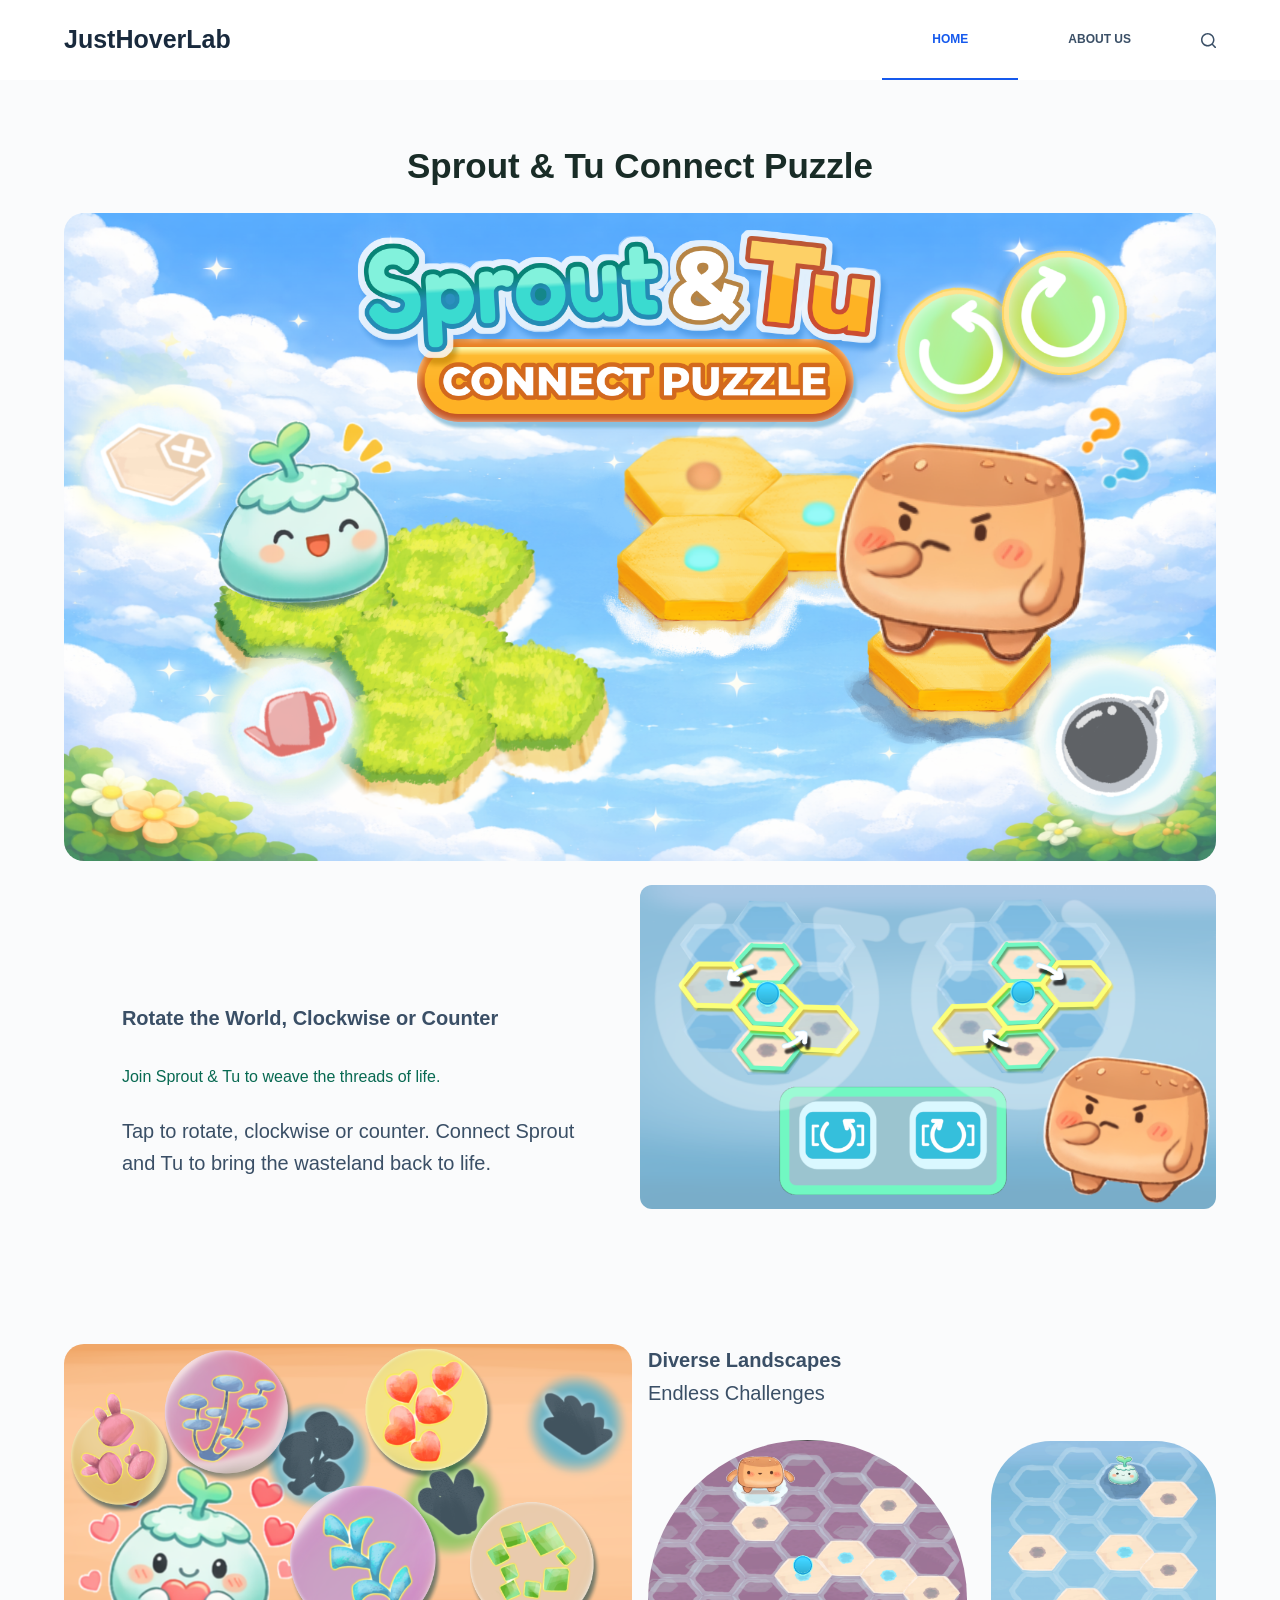
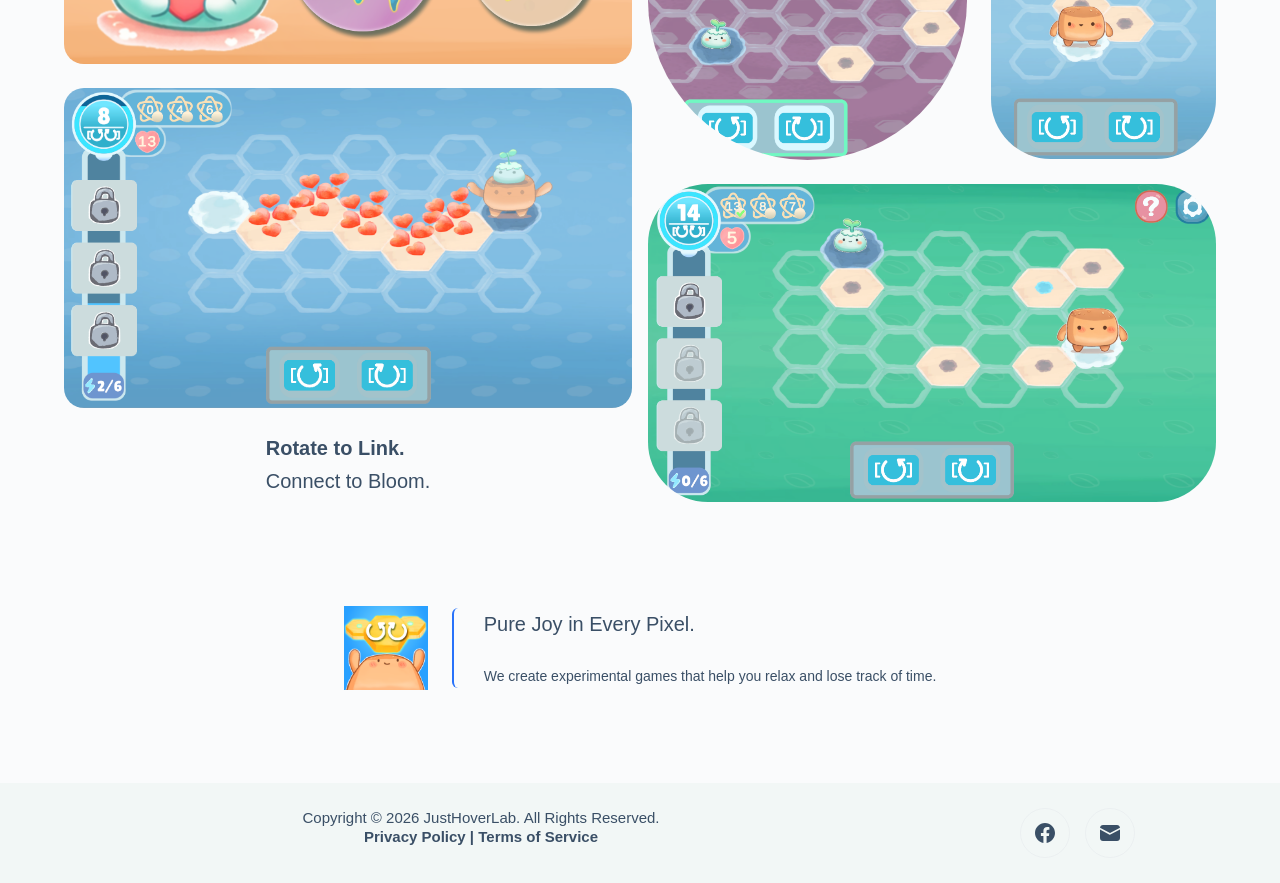
==== index.html @ 22951f68 "Justhoverlab web" ====
<!DOCTYPE html>
<html lang="zh-TW">
<head><meta charset="UTF-8">
	
	
	<meta name="viewport" content="width=device-width, initial-scale=1, maximum-scale=5, viewport-fit=cover">
	<link rel="profile" href="https://gmpg.org/xfn/11">

	<title>justhoverlab</title>
<meta name="robots" content="max-image-preview:large">
<link rel="alternate" type="application/rss+xml" title="訂閱《justhoverlab》» 資訊提供" href="https://JustHoverLab.github.io/feed/">
<link rel="alternate" type="application/rss+xml" title="訂閱《justhoverlab》» 留言的資訊提供" href="https://JustHoverLab.github.io/comments/feed/">
<link rel="alternate" title="oEmbed (JSON)" type="application/json+oembed" href="https://JustHoverLab.github.io/wp-json/oembed/1.0/embed?url=https%3A%2F%2FJustHoverLab.github.io%2F">
<link rel="alternate" title="oEmbed (XML)" type="text/xml+oembed" href="https://JustHoverLab.github.io/wp-json/oembed/1.0/embed?url=https%3A%2F%2FJustHoverLab.github.io%2F&amp;format=xml">
<style id="wp-img-auto-sizes-contain-inline-css">
img:is([sizes=auto i],[sizes^="auto," i]){contain-intrinsic-size:3000px 1500px}
/*# sourceURL=wp-img-auto-sizes-contain-inline-css */
</style>
<style id="wp-block-library-inline-css">
:root{--wp-block-synced-color:#7a00df;--wp-block-synced-color--rgb:122,0,223;--wp-bound-block-color:var(--wp-block-synced-color);--wp-editor-canvas-background:#ddd;--wp-admin-theme-color:#007cba;--wp-admin-theme-color--rgb:0,124,186;--wp-admin-theme-color-darker-10:#006ba1;--wp-admin-theme-color-darker-10--rgb:0,107,160.5;--wp-admin-theme-color-darker-20:#005a87;--wp-admin-theme-color-darker-20--rgb:0,90,135;--wp-admin-border-width-focus:2px}@media (min-resolution:192dpi){:root{--wp-admin-border-width-focus:1.5px}}.wp-element-button{cursor:pointer}:root .has-very-light-gray-background-color{background-color:#eee}:root .has-very-dark-gray-background-color{background-color:#313131}:root .has-very-light-gray-color{color:#eee}:root .has-very-dark-gray-color{color:#313131}:root .has-vivid-green-cyan-to-vivid-cyan-blue-gradient-background{background:linear-gradient(135deg,#00d084,#0693e3)}:root .has-purple-crush-gradient-background{background:linear-gradient(135deg,#34e2e4,#4721fb 50%,#ab1dfe)}:root .has-hazy-dawn-gradient-background{background:linear-gradient(135deg,#faaca8,#dad0ec)}:root .has-subdued-olive-gradient-background{background:linear-gradient(135deg,#fafae1,#67a671)}:root .has-atomic-cream-gradient-background{background:linear-gradient(135deg,#fdd79a,#004a59)}:root .has-nightshade-gradient-background{background:linear-gradient(135deg,#330968,#31cdcf)}:root .has-midnight-gradient-background{background:linear-gradient(135deg,#020381,#2874fc)}:root{--wp--preset--font-size--normal:16px;--wp--preset--font-size--huge:42px}.has-regular-font-size{font-size:1em}.has-larger-font-size{font-size:2.625em}.has-normal-font-size{font-size:var(--wp--preset--font-size--normal)}.has-huge-font-size{font-size:var(--wp--preset--font-size--huge)}.has-text-align-center{text-align:center}.has-text-align-left{text-align:left}.has-text-align-right{text-align:right}.has-fit-text{white-space:nowrap!important}#end-resizable-editor-section{display:none}.aligncenter{clear:both}.items-justified-left{justify-content:flex-start}.items-justified-center{justify-content:center}.items-justified-right{justify-content:flex-end}.items-justified-space-between{justify-content:space-between}.screen-reader-text{border:0;clip-path:inset(50%);height:1px;margin:-1px;overflow:hidden;padding:0;position:absolute;width:1px;word-wrap:normal!important}.screen-reader-text:focus{background-color:#ddd;clip-path:none;color:#444;display:block;font-size:1em;height:auto;left:5px;line-height:normal;padding:15px 23px 14px;text-decoration:none;top:5px;width:auto;z-index:100000}html :where(.has-border-color){border-style:solid}html :where([style*=border-top-color]){border-top-style:solid}html :where([style*=border-right-color]){border-right-style:solid}html :where([style*=border-bottom-color]){border-bottom-style:solid}html :where([style*=border-left-color]){border-left-style:solid}html :where([style*=border-width]){border-style:solid}html :where([style*=border-top-width]){border-top-style:solid}html :where([style*=border-right-width]){border-right-style:solid}html :where([style*=border-bottom-width]){border-bottom-style:solid}html :where([style*=border-left-width]){border-left-style:solid}html :where(img[class*=wp-image-]){height:auto;max-width:100%}:where(figure){margin:0 0 1em}html :where(.is-position-sticky){--wp-admin--admin-bar--position-offset:var(--wp-admin--admin-bar--height,0px)}@media screen and (max-width:600px){html :where(.is-position-sticky){--wp-admin--admin-bar--position-offset:0px}}

/*# sourceURL=wp-block-library-inline-css */
</style>
<link rel="stylesheet" id="wp-block-cover-css" href="https://JustHoverLab.github.io/wp-includes/blocks/cover/style.min.css?ver=6.9.4" media="all">
<style id="wp-block-gallery-inline-css">
.blocks-gallery-grid:not(.has-nested-images),.wp-block-gallery:not(.has-nested-images){display:flex;flex-wrap:wrap;list-style-type:none;margin:0;padding:0}.blocks-gallery-grid:not(.has-nested-images) .blocks-gallery-image,.blocks-gallery-grid:not(.has-nested-images) .blocks-gallery-item,.wp-block-gallery:not(.has-nested-images) .blocks-gallery-image,.wp-block-gallery:not(.has-nested-images) .blocks-gallery-item{display:flex;flex-direction:column;flex-grow:1;justify-content:center;margin:0 1em 1em 0;position:relative;width:calc(50% - 1em)}.blocks-gallery-grid:not(.has-nested-images) .blocks-gallery-image:nth-of-type(2n),.blocks-gallery-grid:not(.has-nested-images) .blocks-gallery-item:nth-of-type(2n),.wp-block-gallery:not(.has-nested-images) .blocks-gallery-image:nth-of-type(2n),.wp-block-gallery:not(.has-nested-images) .blocks-gallery-item:nth-of-type(2n){margin-right:0}.blocks-gallery-grid:not(.has-nested-images) .blocks-gallery-image figure,.blocks-gallery-grid:not(.has-nested-images) .blocks-gallery-item figure,.wp-block-gallery:not(.has-nested-images) .blocks-gallery-image figure,.wp-block-gallery:not(.has-nested-images) .blocks-gallery-item figure{align-items:flex-end;display:flex;height:100%;justify-content:flex-start;margin:0}.blocks-gallery-grid:not(.has-nested-images) .blocks-gallery-image img,.blocks-gallery-grid:not(.has-nested-images) .blocks-gallery-item img,.wp-block-gallery:not(.has-nested-images) .blocks-gallery-image img,.wp-block-gallery:not(.has-nested-images) .blocks-gallery-item img{display:block;height:auto;max-width:100%;width:auto}.blocks-gallery-grid:not(.has-nested-images) .blocks-gallery-image figcaption,.blocks-gallery-grid:not(.has-nested-images) .blocks-gallery-item figcaption,.wp-block-gallery:not(.has-nested-images) .blocks-gallery-image figcaption,.wp-block-gallery:not(.has-nested-images) .blocks-gallery-item figcaption{background:linear-gradient(0deg,#000000b3,#0000004d 70%,#0000);bottom:0;box-sizing:border-box;color:#fff;font-size:.8em;margin:0;max-height:100%;overflow:auto;padding:3em .77em .7em;position:absolute;text-align:center;width:100%;z-index:2}.blocks-gallery-grid:not(.has-nested-images) .blocks-gallery-image figcaption img,.blocks-gallery-grid:not(.has-nested-images) .blocks-gallery-item figcaption img,.wp-block-gallery:not(.has-nested-images) .blocks-gallery-image figcaption img,.wp-block-gallery:not(.has-nested-images) .blocks-gallery-item figcaption img{display:inline}.blocks-gallery-grid:not(.has-nested-images) figcaption,.wp-block-gallery:not(.has-nested-images) figcaption{flex-grow:1}.blocks-gallery-grid:not(.has-nested-images).is-cropped .blocks-gallery-image a,.blocks-gallery-grid:not(.has-nested-images).is-cropped .blocks-gallery-image img,.blocks-gallery-grid:not(.has-nested-images).is-cropped .blocks-gallery-item a,.blocks-gallery-grid:not(.has-nested-images).is-cropped .blocks-gallery-item img,.wp-block-gallery:not(.has-nested-images).is-cropped .blocks-gallery-image a,.wp-block-gallery:not(.has-nested-images).is-cropped .blocks-gallery-image img,.wp-block-gallery:not(.has-nested-images).is-cropped .blocks-gallery-item a,.wp-block-gallery:not(.has-nested-images).is-cropped .blocks-gallery-item img{flex:1;height:100%;object-fit:cover;width:100%}.blocks-gallery-grid:not(.has-nested-images).columns-1 .blocks-gallery-image,.blocks-gallery-grid:not(.has-nested-images).columns-1 .blocks-gallery-item,.wp-block-gallery:not(.has-nested-images).columns-1 .blocks-gallery-image,.wp-block-gallery:not(.has-nested-images).columns-1 .blocks-gallery-item{margin-right:0;width:100%}@media (min-width:600px){.blocks-gallery-grid:not(.has-nested-images).columns-3 .blocks-gallery-image,.blocks-gallery-grid:not(.has-nested-images).columns-3 .blocks-gallery-item,.wp-block-gallery:not(.has-nested-images).columns-3 .blocks-gallery-image,.wp-block-gallery:not(.has-nested-images).columns-3 .blocks-gallery-item{margin-right:1em;width:calc(33.33333% - .66667em)}.blocks-gallery-grid:not(.has-nested-images).columns-4 .blocks-gallery-image,.blocks-gallery-grid:not(.has-nested-images).columns-4 .blocks-gallery-item,.wp-block-gallery:not(.has-nested-images).columns-4 .blocks-gallery-image,.wp-block-gallery:not(.has-nested-images).columns-4 .blocks-gallery-item{margin-right:1em;width:calc(25% - .75em)}.blocks-gallery-grid:not(.has-nested-images).columns-5 .blocks-gallery-image,.blocks-gallery-grid:not(.has-nested-images).columns-5 .blocks-gallery-item,.wp-block-gallery:not(.has-nested-images).columns-5 .blocks-gallery-image,.wp-block-gallery:not(.has-nested-images).columns-5 .blocks-gallery-item{margin-right:1em;width:calc(20% - .8em)}.blocks-gallery-grid:not(.has-nested-images).columns-6 .blocks-gallery-image,.blocks-gallery-grid:not(.has-nested-images).columns-6 .blocks-gallery-item,.wp-block-gallery:not(.has-nested-images).columns-6 .blocks-gallery-image,.wp-block-gallery:not(.has-nested-images).columns-6 .blocks-gallery-item{margin-right:1em;width:calc(16.66667% - .83333em)}.blocks-gallery-grid:not(.has-nested-images).columns-7 .blocks-gallery-image,.blocks-gallery-grid:not(.has-nested-images).columns-7 .blocks-gallery-item,.wp-block-gallery:not(.has-nested-images).columns-7 .blocks-gallery-image,.wp-block-gallery:not(.has-nested-images).columns-7 .blocks-gallery-item{margin-right:1em;width:calc(14.28571% - .85714em)}.blocks-gallery-grid:not(.has-nested-images).columns-8 .blocks-gallery-image,.blocks-gallery-grid:not(.has-nested-images).columns-8 .blocks-gallery-item,.wp-block-gallery:not(.has-nested-images).columns-8 .blocks-gallery-image,.wp-block-gallery:not(.has-nested-images).columns-8 .blocks-gallery-item{margin-right:1em;width:calc(12.5% - .875em)}.blocks-gallery-grid:not(.has-nested-images).columns-1 .blocks-gallery-image:nth-of-type(1n),.blocks-gallery-grid:not(.has-nested-images).columns-1 .blocks-gallery-item:nth-of-type(1n),.blocks-gallery-grid:not(.has-nested-images).columns-2 .blocks-gallery-image:nth-of-type(2n),.blocks-gallery-grid:not(.has-nested-images).columns-2 .blocks-gallery-item:nth-of-type(2n),.blocks-gallery-grid:not(.has-nested-images).columns-3 .blocks-gallery-image:nth-of-type(3n),.blocks-gallery-grid:not(.has-nested-images).columns-3 .blocks-gallery-item:nth-of-type(3n),.blocks-gallery-grid:not(.has-nested-images).columns-4 .blocks-gallery-image:nth-of-type(4n),.blocks-gallery-grid:not(.has-nested-images).columns-4 .blocks-gallery-item:nth-of-type(4n),.blocks-gallery-grid:not(.has-nested-images).columns-5 .blocks-gallery-image:nth-of-type(5n),.blocks-gallery-grid:not(.has-nested-images).columns-5 .blocks-gallery-item:nth-of-type(5n),.blocks-gallery-grid:not(.has-nested-images).columns-6 .blocks-gallery-image:nth-of-type(6n),.blocks-gallery-grid:not(.has-nested-images).columns-6 .blocks-gallery-item:nth-of-type(6n),.blocks-gallery-grid:not(.has-nested-images).columns-7 .blocks-gallery-image:nth-of-type(7n),.blocks-gallery-grid:not(.has-nested-images).columns-7 .blocks-gallery-item:nth-of-type(7n),.blocks-gallery-grid:not(.has-nested-images).columns-8 .blocks-gallery-image:nth-of-type(8n),.blocks-gallery-grid:not(.has-nested-images).columns-8 .blocks-gallery-item:nth-of-type(8n),.wp-block-gallery:not(.has-nested-images).columns-1 .blocks-gallery-image:nth-of-type(1n),.wp-block-gallery:not(.has-nested-images).columns-1 .blocks-gallery-item:nth-of-type(1n),.wp-block-gallery:not(.has-nested-images).columns-2 .blocks-gallery-image:nth-of-type(2n),.wp-block-gallery:not(.has-nested-images).columns-2 .blocks-gallery-item:nth-of-type(2n),.wp-block-gallery:not(.has-nested-images).columns-3 .blocks-gallery-image:nth-of-type(3n),.wp-block-gallery:not(.has-nested-images).columns-3 .blocks-gallery-item:nth-of-type(3n),.wp-block-gallery:not(.has-nested-images).columns-4 .blocks-gallery-image:nth-of-type(4n),.wp-block-gallery:not(.has-nested-images).columns-4 .blocks-gallery-item:nth-of-type(4n),.wp-block-gallery:not(.has-nested-images).columns-5 .blocks-gallery-image:nth-of-type(5n),.wp-block-gallery:not(.has-nested-images).columns-5 .blocks-gallery-item:nth-of-type(5n),.wp-block-gallery:not(.has-nested-images).columns-6 .blocks-gallery-image:nth-of-type(6n),.wp-block-gallery:not(.has-nested-images).columns-6 .blocks-gallery-item:nth-of-type(6n),.wp-block-gallery:not(.has-nested-images).columns-7 .blocks-gallery-image:nth-of-type(7n),.wp-block-gallery:not(.has-nested-images).columns-7 .blocks-gallery-item:nth-of-type(7n),.wp-block-gallery:not(.has-nested-images).columns-8 .blocks-gallery-image:nth-of-type(8n),.wp-block-gallery:not(.has-nested-images).columns-8 .blocks-gallery-item:nth-of-type(8n){margin-right:0}}.blocks-gallery-grid:not(.has-nested-images) .blocks-gallery-image:last-child,.blocks-gallery-grid:not(.has-nested-images) .blocks-gallery-item:last-child,.wp-block-gallery:not(.has-nested-images) .blocks-gallery-image:last-child,.wp-block-gallery:not(.has-nested-images) .blocks-gallery-item:last-child{margin-right:0}.blocks-gallery-grid:not(.has-nested-images).alignleft,.blocks-gallery-grid:not(.has-nested-images).alignright,.wp-block-gallery:not(.has-nested-images).alignleft,.wp-block-gallery:not(.has-nested-images).alignright{max-width:420px;width:100%}.blocks-gallery-grid:not(.has-nested-images).aligncenter .blocks-gallery-item figure,.wp-block-gallery:not(.has-nested-images).aligncenter .blocks-gallery-item figure{justify-content:center}.wp-block-gallery:not(.is-cropped) .blocks-gallery-item{align-self:flex-start}figure.wp-block-gallery.has-nested-images{align-items:normal}.wp-block-gallery.has-nested-images figure.wp-block-image:not(#individual-image){margin:0;width:calc(50% - var(--wp--style--unstable-gallery-gap, 16px)/2)}.wp-block-gallery.has-nested-images figure.wp-block-image{box-sizing:border-box;display:flex;flex-direction:column;flex-grow:1;justify-content:center;max-width:100%;position:relative}.wp-block-gallery.has-nested-images figure.wp-block-image>a,.wp-block-gallery.has-nested-images figure.wp-block-image>div{flex-direction:column;flex-grow:1;margin:0}.wp-block-gallery.has-nested-images figure.wp-block-image img{display:block;height:auto;max-width:100%!important;width:auto}.wp-block-gallery.has-nested-images figure.wp-block-image figcaption,.wp-block-gallery.has-nested-images figure.wp-block-image:has(figcaption):before{bottom:0;left:0;max-height:100%;position:absolute;right:0}.wp-block-gallery.has-nested-images figure.wp-block-image:has(figcaption):before{backdrop-filter:blur(3px);content:"";height:100%;-webkit-mask-image:linear-gradient(0deg,#000 20%,#0000);mask-image:linear-gradient(0deg,#000 20%,#0000);max-height:40%;pointer-events:none}.wp-block-gallery.has-nested-images figure.wp-block-image figcaption{box-sizing:border-box;color:#fff;font-size:13px;margin:0;overflow:auto;padding:1em;text-align:center;text-shadow:0 0 1.5px #000}.wp-block-gallery.has-nested-images figure.wp-block-image figcaption::-webkit-scrollbar{height:12px;width:12px}.wp-block-gallery.has-nested-images figure.wp-block-image figcaption::-webkit-scrollbar-track{background-color:initial}.wp-block-gallery.has-nested-images figure.wp-block-image figcaption::-webkit-scrollbar-thumb{background-clip:padding-box;background-color:initial;border:3px solid #0000;border-radius:8px}.wp-block-gallery.has-nested-images figure.wp-block-image figcaption:focus-within::-webkit-scrollbar-thumb,.wp-block-gallery.has-nested-images figure.wp-block-image figcaption:focus::-webkit-scrollbar-thumb,.wp-block-gallery.has-nested-images figure.wp-block-image figcaption:hover::-webkit-scrollbar-thumb{background-color:#fffc}.wp-block-gallery.has-nested-images figure.wp-block-image figcaption{scrollbar-color:#0000 #0000;scrollbar-gutter:stable both-edges;scrollbar-width:thin}.wp-block-gallery.has-nested-images figure.wp-block-image figcaption:focus,.wp-block-gallery.has-nested-images figure.wp-block-image figcaption:focus-within,.wp-block-gallery.has-nested-images figure.wp-block-image figcaption:hover{scrollbar-color:#fffc #0000}.wp-block-gallery.has-nested-images figure.wp-block-image figcaption{will-change:transform}@media (hover:none){.wp-block-gallery.has-nested-images figure.wp-block-image figcaption{scrollbar-color:#fffc #0000}}.wp-block-gallery.has-nested-images figure.wp-block-image figcaption{background:linear-gradient(0deg,#0006,#0000)}.wp-block-gallery.has-nested-images figure.wp-block-image figcaption img{display:inline}.wp-block-gallery.has-nested-images figure.wp-block-image figcaption a{color:inherit}.wp-block-gallery.has-nested-images figure.wp-block-image.has-custom-border img{box-sizing:border-box}.wp-block-gallery.has-nested-images figure.wp-block-image.has-custom-border>a,.wp-block-gallery.has-nested-images figure.wp-block-image.has-custom-border>div,.wp-block-gallery.has-nested-images figure.wp-block-image.is-style-rounded>a,.wp-block-gallery.has-nested-images figure.wp-block-image.is-style-rounded>div{flex:1 1 auto}.wp-block-gallery.has-nested-images figure.wp-block-image.has-custom-border figcaption,.wp-block-gallery.has-nested-images figure.wp-block-image.is-style-rounded figcaption{background:none;color:inherit;flex:initial;margin:0;padding:10px 10px 9px;position:relative;text-shadow:none}.wp-block-gallery.has-nested-images figure.wp-block-image.has-custom-border:before,.wp-block-gallery.has-nested-images figure.wp-block-image.is-style-rounded:before{content:none}.wp-block-gallery.has-nested-images figcaption{flex-basis:100%;flex-grow:1;text-align:center}.wp-block-gallery.has-nested-images:not(.is-cropped) figure.wp-block-image:not(#individual-image){margin-bottom:auto;margin-top:0}.wp-block-gallery.has-nested-images.is-cropped figure.wp-block-image:not(#individual-image){align-self:inherit}.wp-block-gallery.has-nested-images.is-cropped figure.wp-block-image:not(#individual-image)>a,.wp-block-gallery.has-nested-images.is-cropped figure.wp-block-image:not(#individual-image)>div:not(.components-drop-zone){display:flex}.wp-block-gallery.has-nested-images.is-cropped figure.wp-block-image:not(#individual-image) a,.wp-block-gallery.has-nested-images.is-cropped figure.wp-block-image:not(#individual-image) img{flex:1 0 0%;height:100%;object-fit:cover;width:100%}.wp-block-gallery.has-nested-images.columns-1 figure.wp-block-image:not(#individual-image){width:100%}@media (min-width:600px){.wp-block-gallery.has-nested-images.columns-3 figure.wp-block-image:not(#individual-image){width:calc(33.33333% - var(--wp--style--unstable-gallery-gap, 16px)*.66667)}.wp-block-gallery.has-nested-images.columns-4 figure.wp-block-image:not(#individual-image){width:calc(25% - var(--wp--style--unstable-gallery-gap, 16px)*.75)}.wp-block-gallery.has-nested-images.columns-5 figure.wp-block-image:not(#individual-image){width:calc(20% - var(--wp--style--unstable-gallery-gap, 16px)*.8)}.wp-block-gallery.has-nested-images.columns-6 figure.wp-block-image:not(#individual-image){width:calc(16.66667% - var(--wp--style--unstable-gallery-gap, 16px)*.83333)}.wp-block-gallery.has-nested-images.columns-7 figure.wp-block-image:not(#individual-image){width:calc(14.28571% - var(--wp--style--unstable-gallery-gap, 16px)*.85714)}.wp-block-gallery.has-nested-images.columns-8 figure.wp-block-image:not(#individual-image){width:calc(12.5% - var(--wp--style--unstable-gallery-gap, 16px)*.875)}.wp-block-gallery.has-nested-images.columns-default figure.wp-block-image:not(#individual-image){width:calc(33.33% - var(--wp--style--unstable-gallery-gap, 16px)*.66667)}.wp-block-gallery.has-nested-images.columns-default figure.wp-block-image:not(#individual-image):first-child:nth-last-child(2),.wp-block-gallery.has-nested-images.columns-default figure.wp-block-image:not(#individual-image):first-child:nth-last-child(2)~figure.wp-block-image:not(#individual-image){width:calc(50% - var(--wp--style--unstable-gallery-gap, 16px)*.5)}.wp-block-gallery.has-nested-images.columns-default figure.wp-block-image:not(#individual-image):first-child:last-child{width:100%}}.wp-block-gallery.has-nested-images.alignleft,.wp-block-gallery.has-nested-images.alignright{max-width:420px;width:100%}.wp-block-gallery.has-nested-images.aligncenter{justify-content:center}
/*# sourceURL=https://JustHoverLab.github.io/wp-includes/blocks/gallery/style.min.css */
</style>
<style id="wp-block-heading-inline-css">
h1:where(.wp-block-heading).has-background,h2:where(.wp-block-heading).has-background,h3:where(.wp-block-heading).has-background,h4:where(.wp-block-heading).has-background,h5:where(.wp-block-heading).has-background,h6:where(.wp-block-heading).has-background{padding:1.25em 2.375em}h1.has-text-align-left[style*=writing-mode]:where([style*=vertical-lr]),h1.has-text-align-right[style*=writing-mode]:where([style*=vertical-rl]),h2.has-text-align-left[style*=writing-mode]:where([style*=vertical-lr]),h2.has-text-align-right[style*=writing-mode]:where([style*=vertical-rl]),h3.has-text-align-left[style*=writing-mode]:where([style*=vertical-lr]),h3.has-text-align-right[style*=writing-mode]:where([style*=vertical-rl]),h4.has-text-align-left[style*=writing-mode]:where([style*=vertical-lr]),h4.has-text-align-right[style*=writing-mode]:where([style*=vertical-rl]),h5.has-text-align-left[style*=writing-mode]:where([style*=vertical-lr]),h5.has-text-align-right[style*=writing-mode]:where([style*=vertical-rl]),h6.has-text-align-left[style*=writing-mode]:where([style*=vertical-lr]),h6.has-text-align-right[style*=writing-mode]:where([style*=vertical-rl]){rotate:180deg}
/*# sourceURL=https://JustHoverLab.github.io/wp-includes/blocks/heading/style.min.css */
</style>
<style id="wp-block-image-inline-css">
.wp-block-image>a,.wp-block-image>figure>a{display:inline-block}.wp-block-image img{box-sizing:border-box;height:auto;max-width:100%;vertical-align:bottom}@media not (prefers-reduced-motion){.wp-block-image img.hide{visibility:hidden}.wp-block-image img.show{animation:show-content-image .4s}}.wp-block-image[style*=border-radius] img,.wp-block-image[style*=border-radius]>a{border-radius:inherit}.wp-block-image.has-custom-border img{box-sizing:border-box}.wp-block-image.aligncenter{text-align:center}.wp-block-image.alignfull>a,.wp-block-image.alignwide>a{width:100%}.wp-block-image.alignfull img,.wp-block-image.alignwide img{height:auto;width:100%}.wp-block-image .aligncenter,.wp-block-image .alignleft,.wp-block-image .alignright,.wp-block-image.aligncenter,.wp-block-image.alignleft,.wp-block-image.alignright{display:table}.wp-block-image .aligncenter>figcaption,.wp-block-image .alignleft>figcaption,.wp-block-image .alignright>figcaption,.wp-block-image.aligncenter>figcaption,.wp-block-image.alignleft>figcaption,.wp-block-image.alignright>figcaption{caption-side:bottom;display:table-caption}.wp-block-image .alignleft{float:left;margin:.5em 1em .5em 0}.wp-block-image .alignright{float:right;margin:.5em 0 .5em 1em}.wp-block-image .aligncenter{margin-left:auto;margin-right:auto}.wp-block-image :where(figcaption){margin-bottom:1em;margin-top:.5em}.wp-block-image.is-style-circle-mask img{border-radius:9999px}@supports ((-webkit-mask-image:none) or (mask-image:none)) or (-webkit-mask-image:none){.wp-block-image.is-style-circle-mask img{border-radius:0;-webkit-mask-image:url('data:image/svg+xml;utf8,<svg viewBox="0 0 100 100" xmlns="http://www.w3.org/2000/svg"><circle cx="50" cy="50" r="50"/>');mask-image:url('data:image/svg+xml;utf8,<svg viewBox="0 0 100 100" xmlns="http://www.w3.org/2000/svg"><circle cx="50" cy="50" r="50"/>');mask-mode:alpha;-webkit-mask-position:center;mask-position:center;-webkit-mask-repeat:no-repeat;mask-repeat:no-repeat;-webkit-mask-size:contain;mask-size:contain}}:root :where(.wp-block-image.is-style-rounded img,.wp-block-image .is-style-rounded img){border-radius:9999px}.wp-block-image figure{margin:0}.wp-lightbox-container{display:flex;flex-direction:column;position:relative}.wp-lightbox-container img{cursor:zoom-in}.wp-lightbox-container img:hover+button{opacity:1}.wp-lightbox-container button{align-items:center;backdrop-filter:blur(16px) saturate(180%);background-color:#5a5a5a40;border:none;border-radius:4px;cursor:zoom-in;display:flex;height:20px;justify-content:center;opacity:0;padding:0;position:absolute;right:16px;text-align:center;top:16px;width:20px;z-index:100}@media not (prefers-reduced-motion){.wp-lightbox-container button{transition:opacity .2s ease}}.wp-lightbox-container button:focus-visible{outline:3px auto #5a5a5a40;outline:3px auto -webkit-focus-ring-color;outline-offset:3px}.wp-lightbox-container button:hover{cursor:pointer;opacity:1}.wp-lightbox-container button:focus{opacity:1}.wp-lightbox-container button:focus,.wp-lightbox-container button:hover,.wp-lightbox-container button:not(:hover):not(:active):not(.has-background){background-color:#5a5a5a40;border:none}.wp-lightbox-overlay{box-sizing:border-box;cursor:zoom-out;height:100vh;left:0;overflow:hidden;position:fixed;top:0;visibility:hidden;width:100%;z-index:100000}.wp-lightbox-overlay .close-button{align-items:center;cursor:pointer;display:flex;justify-content:center;min-height:40px;min-width:40px;padding:0;position:absolute;right:calc(env(safe-area-inset-right) + 16px);top:calc(env(safe-area-inset-top) + 16px);z-index:5000000}.wp-lightbox-overlay .close-button:focus,.wp-lightbox-overlay .close-button:hover,.wp-lightbox-overlay .close-button:not(:hover):not(:active):not(.has-background){background:none;border:none}.wp-lightbox-overlay .lightbox-image-container{height:var(--wp--lightbox-container-height);left:50%;overflow:hidden;position:absolute;top:50%;transform:translate(-50%,-50%);transform-origin:top left;width:var(--wp--lightbox-container-width);z-index:9999999999}.wp-lightbox-overlay .wp-block-image{align-items:center;box-sizing:border-box;display:flex;height:100%;justify-content:center;margin:0;position:relative;transform-origin:0 0;width:100%;z-index:3000000}.wp-lightbox-overlay .wp-block-image img{height:var(--wp--lightbox-image-height);min-height:var(--wp--lightbox-image-height);min-width:var(--wp--lightbox-image-width);width:var(--wp--lightbox-image-width)}.wp-lightbox-overlay .wp-block-image figcaption{display:none}.wp-lightbox-overlay button{background:none;border:none}.wp-lightbox-overlay .scrim{background-color:#fff;height:100%;opacity:.9;position:absolute;width:100%;z-index:2000000}.wp-lightbox-overlay.active{visibility:visible}@media not (prefers-reduced-motion){.wp-lightbox-overlay.active{animation:turn-on-visibility .25s both}.wp-lightbox-overlay.active img{animation:turn-on-visibility .35s both}.wp-lightbox-overlay.show-closing-animation:not(.active){animation:turn-off-visibility .35s both}.wp-lightbox-overlay.show-closing-animation:not(.active) img{animation:turn-off-visibility .25s both}.wp-lightbox-overlay.zoom.active{animation:none;opacity:1;visibility:visible}.wp-lightbox-overlay.zoom.active .lightbox-image-container{animation:lightbox-zoom-in .4s}.wp-lightbox-overlay.zoom.active .lightbox-image-container img{animation:none}.wp-lightbox-overlay.zoom.active .scrim{animation:turn-on-visibility .4s forwards}.wp-lightbox-overlay.zoom.show-closing-animation:not(.active){animation:none}.wp-lightbox-overlay.zoom.show-closing-animation:not(.active) .lightbox-image-container{animation:lightbox-zoom-out .4s}.wp-lightbox-overlay.zoom.show-closing-animation:not(.active) .lightbox-image-container img{animation:none}.wp-lightbox-overlay.zoom.show-closing-animation:not(.active) .scrim{animation:turn-off-visibility .4s forwards}}@keyframes show-content-image{0%{visibility:hidden}99%{visibility:hidden}to{visibility:visible}}@keyframes turn-on-visibility{0%{opacity:0}to{opacity:1}}@keyframes turn-off-visibility{0%{opacity:1;visibility:visible}99%{opacity:0;visibility:visible}to{opacity:0;visibility:hidden}}@keyframes lightbox-zoom-in{0%{transform:translate(calc((-100vw + var(--wp--lightbox-scrollbar-width))/2 + var(--wp--lightbox-initial-left-position)),calc(-50vh + var(--wp--lightbox-initial-top-position))) scale(var(--wp--lightbox-scale))}to{transform:translate(-50%,-50%) scale(1)}}@keyframes lightbox-zoom-out{0%{transform:translate(-50%,-50%) scale(1);visibility:visible}99%{visibility:visible}to{transform:translate(calc((-100vw + var(--wp--lightbox-scrollbar-width))/2 + var(--wp--lightbox-initial-left-position)),calc(-50vh + var(--wp--lightbox-initial-top-position))) scale(var(--wp--lightbox-scale));visibility:hidden}}
/*# sourceURL=https://JustHoverLab.github.io/wp-includes/blocks/image/style.min.css */
</style>
<style id="wp-block-columns-inline-css">
.wp-block-columns{box-sizing:border-box;display:flex;flex-wrap:wrap!important}@media (min-width:782px){.wp-block-columns{flex-wrap:nowrap!important}}.wp-block-columns{align-items:normal!important}.wp-block-columns.are-vertically-aligned-top{align-items:flex-start}.wp-block-columns.are-vertically-aligned-center{align-items:center}.wp-block-columns.are-vertically-aligned-bottom{align-items:flex-end}@media (max-width:781px){.wp-block-columns:not(.is-not-stacked-on-mobile)>.wp-block-column{flex-basis:100%!important}}@media (min-width:782px){.wp-block-columns:not(.is-not-stacked-on-mobile)>.wp-block-column{flex-basis:0;flex-grow:1}.wp-block-columns:not(.is-not-stacked-on-mobile)>.wp-block-column[style*=flex-basis]{flex-grow:0}}.wp-block-columns.is-not-stacked-on-mobile{flex-wrap:nowrap!important}.wp-block-columns.is-not-stacked-on-mobile>.wp-block-column{flex-basis:0;flex-grow:1}.wp-block-columns.is-not-stacked-on-mobile>.wp-block-column[style*=flex-basis]{flex-grow:0}:where(.wp-block-columns){margin-bottom:1.75em}:where(.wp-block-columns.has-background){padding:1.25em 2.375em}.wp-block-column{flex-grow:1;min-width:0;overflow-wrap:break-word;word-break:break-word}.wp-block-column.is-vertically-aligned-top{align-self:flex-start}.wp-block-column.is-vertically-aligned-center{align-self:center}.wp-block-column.is-vertically-aligned-bottom{align-self:flex-end}.wp-block-column.is-vertically-aligned-stretch{align-self:stretch}.wp-block-column.is-vertically-aligned-bottom,.wp-block-column.is-vertically-aligned-center,.wp-block-column.is-vertically-aligned-top{width:100%}
/*# sourceURL=https://JustHoverLab.github.io/wp-includes/blocks/columns/style.min.css */
</style>
<style id="wp-block-group-inline-css">
.wp-block-group{box-sizing:border-box}:where(.wp-block-group.wp-block-group-is-layout-constrained){position:relative}
/*# sourceURL=https://JustHoverLab.github.io/wp-includes/blocks/group/style.min.css */
</style>
<style id="wp-block-paragraph-inline-css">
.is-small-text{font-size:.875em}.is-regular-text{font-size:1em}.is-large-text{font-size:2.25em}.is-larger-text{font-size:3em}.has-drop-cap:not(:focus):first-letter{float:left;font-size:8.4em;font-style:normal;font-weight:100;line-height:.68;margin:.05em .1em 0 0;text-transform:uppercase}body.rtl .has-drop-cap:not(:focus):first-letter{float:none;margin-left:.1em}p.has-drop-cap.has-background{overflow:hidden}:root :where(p.has-background){padding:1.25em 2.375em}:where(p.has-text-color:not(.has-link-color)) a{color:inherit}p.has-text-align-left[style*="writing-mode:vertical-lr"],p.has-text-align-right[style*="writing-mode:vertical-rl"]{rotate:180deg}
/*# sourceURL=https://JustHoverLab.github.io/wp-includes/blocks/paragraph/style.min.css */
</style>
<style id="wp-block-quote-inline-css">
.wp-block-quote{box-sizing:border-box;overflow-wrap:break-word}.wp-block-quote.is-large:where(:not(.is-style-plain)),.wp-block-quote.is-style-large:where(:not(.is-style-plain)){margin-bottom:1em;padding:0 1em}.wp-block-quote.is-large:where(:not(.is-style-plain)) p,.wp-block-quote.is-style-large:where(:not(.is-style-plain)) p{font-size:1.5em;font-style:italic;line-height:1.6}.wp-block-quote.is-large:where(:not(.is-style-plain)) cite,.wp-block-quote.is-large:where(:not(.is-style-plain)) footer,.wp-block-quote.is-style-large:where(:not(.is-style-plain)) cite,.wp-block-quote.is-style-large:where(:not(.is-style-plain)) footer{font-size:1.125em;text-align:right}.wp-block-quote>cite{display:block}
/*# sourceURL=https://JustHoverLab.github.io/wp-includes/blocks/quote/style.min.css */
</style>
<style id="global-styles-inline-css">
:root{--wp--preset--aspect-ratio--square: 1;--wp--preset--aspect-ratio--4-3: 4/3;--wp--preset--aspect-ratio--3-4: 3/4;--wp--preset--aspect-ratio--3-2: 3/2;--wp--preset--aspect-ratio--2-3: 2/3;--wp--preset--aspect-ratio--16-9: 16/9;--wp--preset--aspect-ratio--9-16: 9/16;--wp--preset--color--black: #000000;--wp--preset--color--cyan-bluish-gray: #abb8c3;--wp--preset--color--white: #ffffff;--wp--preset--color--pale-pink: #f78da7;--wp--preset--color--vivid-red: #cf2e2e;--wp--preset--color--luminous-vivid-orange: #ff6900;--wp--preset--color--luminous-vivid-amber: #fcb900;--wp--preset--color--light-green-cyan: #7bdcb5;--wp--preset--color--vivid-green-cyan: #00d084;--wp--preset--color--pale-cyan-blue: #8ed1fc;--wp--preset--color--vivid-cyan-blue: #0693e3;--wp--preset--color--vivid-purple: #9b51e0;--wp--preset--color--palette-color-1: var(--theme-palette-color-1, #2872fa);--wp--preset--color--palette-color-2: var(--theme-palette-color-2, #1559ed);--wp--preset--color--palette-color-3: var(--theme-palette-color-3, #3A4F66);--wp--preset--color--palette-color-4: var(--theme-palette-color-4, #192a3d);--wp--preset--color--palette-color-5: var(--theme-palette-color-5, #F8FAFA);--wp--preset--color--palette-color-6: var(--theme-palette-color-6, #F2F7F6);--wp--preset--color--palette-color-7: var(--theme-palette-color-7, #FAFBFC);--wp--preset--color--palette-color-8: var(--theme-palette-color-8, #ffffff);--wp--preset--gradient--vivid-cyan-blue-to-vivid-purple: linear-gradient(135deg,rgb(6,147,227) 0%,rgb(155,81,224) 100%);--wp--preset--gradient--light-green-cyan-to-vivid-green-cyan: linear-gradient(135deg,rgb(122,220,180) 0%,rgb(0,208,130) 100%);--wp--preset--gradient--luminous-vivid-amber-to-luminous-vivid-orange: linear-gradient(135deg,rgb(252,185,0) 0%,rgb(255,105,0) 100%);--wp--preset--gradient--luminous-vivid-orange-to-vivid-red: linear-gradient(135deg,rgb(255,105,0) 0%,rgb(207,46,46) 100%);--wp--preset--gradient--very-light-gray-to-cyan-bluish-gray: linear-gradient(135deg,rgb(238,238,238) 0%,rgb(169,184,195) 100%);--wp--preset--gradient--cool-to-warm-spectrum: linear-gradient(135deg,rgb(74,234,220) 0%,rgb(151,120,209) 20%,rgb(207,42,186) 40%,rgb(238,44,130) 60%,rgb(251,105,98) 80%,rgb(254,248,76) 100%);--wp--preset--gradient--blush-light-purple: linear-gradient(135deg,rgb(255,206,236) 0%,rgb(152,150,240) 100%);--wp--preset--gradient--blush-bordeaux: linear-gradient(135deg,rgb(254,205,165) 0%,rgb(254,45,45) 50%,rgb(107,0,62) 100%);--wp--preset--gradient--luminous-dusk: linear-gradient(135deg,rgb(255,203,112) 0%,rgb(199,81,192) 50%,rgb(65,88,208) 100%);--wp--preset--gradient--pale-ocean: linear-gradient(135deg,rgb(255,245,203) 0%,rgb(182,227,212) 50%,rgb(51,167,181) 100%);--wp--preset--gradient--electric-grass: linear-gradient(135deg,rgb(202,248,128) 0%,rgb(113,206,126) 100%);--wp--preset--gradient--midnight: linear-gradient(135deg,rgb(2,3,129) 0%,rgb(40,116,252) 100%);--wp--preset--gradient--juicy-peach: linear-gradient(to right, #ffecd2 0%, #fcb69f 100%);--wp--preset--gradient--young-passion: linear-gradient(to right, #ff8177 0%, #ff867a 0%, #ff8c7f 21%, #f99185 52%, #cf556c 78%, #b12a5b 100%);--wp--preset--gradient--true-sunset: linear-gradient(to right, #fa709a 0%, #fee140 100%);--wp--preset--gradient--morpheus-den: linear-gradient(to top, #30cfd0 0%, #330867 100%);--wp--preset--gradient--plum-plate: linear-gradient(135deg, #667eea 0%, #764ba2 100%);--wp--preset--gradient--aqua-splash: linear-gradient(15deg, #13547a 0%, #80d0c7 100%);--wp--preset--gradient--love-kiss: linear-gradient(to top, #ff0844 0%, #ffb199 100%);--wp--preset--gradient--new-retrowave: linear-gradient(to top, #3b41c5 0%, #a981bb 49%, #ffc8a9 100%);--wp--preset--gradient--plum-bath: linear-gradient(to top, #cc208e 0%, #6713d2 100%);--wp--preset--gradient--high-flight: linear-gradient(to right, #0acffe 0%, #495aff 100%);--wp--preset--gradient--teen-party: linear-gradient(-225deg, #FF057C 0%, #8D0B93 50%, #321575 100%);--wp--preset--gradient--fabled-sunset: linear-gradient(-225deg, #231557 0%, #44107A 29%, #FF1361 67%, #FFF800 100%);--wp--preset--gradient--arielle-smile: radial-gradient(circle 248px at center, #16d9e3 0%, #30c7ec 47%, #46aef7 100%);--wp--preset--gradient--itmeo-branding: linear-gradient(180deg, #2af598 0%, #009efd 100%);--wp--preset--gradient--deep-blue: linear-gradient(to right, #6a11cb 0%, #2575fc 100%);--wp--preset--gradient--strong-bliss: linear-gradient(to right, #f78ca0 0%, #f9748f 19%, #fd868c 60%, #fe9a8b 100%);--wp--preset--gradient--sweet-period: linear-gradient(to top, #3f51b1 0%, #5a55ae 13%, #7b5fac 25%, #8f6aae 38%, #a86aa4 50%, #cc6b8e 62%, #f18271 75%, #f3a469 87%, #f7c978 100%);--wp--preset--gradient--purple-division: linear-gradient(to top, #7028e4 0%, #e5b2ca 100%);--wp--preset--gradient--cold-evening: linear-gradient(to top, #0c3483 0%, #a2b6df 100%, #6b8cce 100%, #a2b6df 100%);--wp--preset--gradient--mountain-rock: linear-gradient(to right, #868f96 0%, #596164 100%);--wp--preset--gradient--desert-hump: linear-gradient(to top, #c79081 0%, #dfa579 100%);--wp--preset--gradient--ethernal-constance: linear-gradient(to top, #09203f 0%, #537895 100%);--wp--preset--gradient--happy-memories: linear-gradient(-60deg, #ff5858 0%, #f09819 100%);--wp--preset--gradient--grown-early: linear-gradient(to top, #0ba360 0%, #3cba92 100%);--wp--preset--gradient--morning-salad: linear-gradient(-225deg, #B7F8DB 0%, #50A7C2 100%);--wp--preset--gradient--night-call: linear-gradient(-225deg, #AC32E4 0%, #7918F2 48%, #4801FF 100%);--wp--preset--gradient--mind-crawl: linear-gradient(-225deg, #473B7B 0%, #3584A7 51%, #30D2BE 100%);--wp--preset--gradient--angel-care: linear-gradient(-225deg, #FFE29F 0%, #FFA99F 48%, #FF719A 100%);--wp--preset--gradient--juicy-cake: linear-gradient(to top, #e14fad 0%, #f9d423 100%);--wp--preset--gradient--rich-metal: linear-gradient(to right, #d7d2cc 0%, #304352 100%);--wp--preset--gradient--mole-hall: linear-gradient(-20deg, #616161 0%, #9bc5c3 100%);--wp--preset--gradient--cloudy-knoxville: linear-gradient(120deg, #fdfbfb 0%, #ebedee 100%);--wp--preset--gradient--soft-grass: linear-gradient(to top, #c1dfc4 0%, #deecdd 100%);--wp--preset--gradient--saint-petersburg: linear-gradient(135deg, #f5f7fa 0%, #c3cfe2 100%);--wp--preset--gradient--everlasting-sky: linear-gradient(135deg, #fdfcfb 0%, #e2d1c3 100%);--wp--preset--gradient--kind-steel: linear-gradient(-20deg, #e9defa 0%, #fbfcdb 100%);--wp--preset--gradient--over-sun: linear-gradient(60deg, #abecd6 0%, #fbed96 100%);--wp--preset--gradient--premium-white: linear-gradient(to top, #d5d4d0 0%, #d5d4d0 1%, #eeeeec 31%, #efeeec 75%, #e9e9e7 100%);--wp--preset--gradient--clean-mirror: linear-gradient(45deg, #93a5cf 0%, #e4efe9 100%);--wp--preset--gradient--wild-apple: linear-gradient(to top, #d299c2 0%, #fef9d7 100%);--wp--preset--gradient--snow-again: linear-gradient(to top, #e6e9f0 0%, #eef1f5 100%);--wp--preset--gradient--confident-cloud: linear-gradient(to top, #dad4ec 0%, #dad4ec 1%, #f3e7e9 100%);--wp--preset--gradient--glass-water: linear-gradient(to top, #dfe9f3 0%, white 100%);--wp--preset--gradient--perfect-white: linear-gradient(-225deg, #E3FDF5 0%, #FFE6FA 100%);--wp--preset--font-size--small: 13px;--wp--preset--font-size--medium: 20px;--wp--preset--font-size--large: clamp(22px, 1.375rem + ((1vw - 3.2px) * 0.625), 30px);--wp--preset--font-size--x-large: clamp(30px, 1.875rem + ((1vw - 3.2px) * 1.563), 50px);--wp--preset--font-size--xx-large: clamp(45px, 2.813rem + ((1vw - 3.2px) * 2.734), 80px);--wp--preset--spacing--20: 0.44rem;--wp--preset--spacing--30: 0.67rem;--wp--preset--spacing--40: 1rem;--wp--preset--spacing--50: 1.5rem;--wp--preset--spacing--60: 2.25rem;--wp--preset--spacing--70: 3.38rem;--wp--preset--spacing--80: 5.06rem;--wp--preset--shadow--natural: 6px 6px 9px rgba(0, 0, 0, 0.2);--wp--preset--shadow--deep: 12px 12px 50px rgba(0, 0, 0, 0.4);--wp--preset--shadow--sharp: 6px 6px 0px rgba(0, 0, 0, 0.2);--wp--preset--shadow--outlined: 6px 6px 0px -3px rgb(255, 255, 255), 6px 6px rgb(0, 0, 0);--wp--preset--shadow--crisp: 6px 6px 0px rgb(0, 0, 0);}:root { --wp--style--global--content-size: var(--theme-block-max-width);--wp--style--global--wide-size: var(--theme-block-wide-max-width); }:where(body) { margin: 0; }.wp-site-blocks > .alignleft { float: left; margin-right: 2em; }.wp-site-blocks > .alignright { float: right; margin-left: 2em; }.wp-site-blocks > .aligncenter { justify-content: center; margin-left: auto; margin-right: auto; }:where(.wp-site-blocks) > * { margin-block-start: var(--theme-content-spacing); margin-block-end: 0; }:where(.wp-site-blocks) > :first-child { margin-block-start: 0; }:where(.wp-site-blocks) > :last-child { margin-block-end: 0; }:root { --wp--style--block-gap: var(--theme-content-spacing); }:root :where(.is-layout-flow) > :first-child{margin-block-start: 0;}:root :where(.is-layout-flow) > :last-child{margin-block-end: 0;}:root :where(.is-layout-flow) > *{margin-block-start: var(--theme-content-spacing);margin-block-end: 0;}:root :where(.is-layout-constrained) > :first-child{margin-block-start: 0;}:root :where(.is-layout-constrained) > :last-child{margin-block-end: 0;}:root :where(.is-layout-constrained) > *{margin-block-start: var(--theme-content-spacing);margin-block-end: 0;}:root :where(.is-layout-flex){gap: var(--theme-content-spacing);}:root :where(.is-layout-grid){gap: var(--theme-content-spacing);}.is-layout-flow > .alignleft{float: left;margin-inline-start: 0;margin-inline-end: 2em;}.is-layout-flow > .alignright{float: right;margin-inline-start: 2em;margin-inline-end: 0;}.is-layout-flow > .aligncenter{margin-left: auto !important;margin-right: auto !important;}.is-layout-constrained > .alignleft{float: left;margin-inline-start: 0;margin-inline-end: 2em;}.is-layout-constrained > .alignright{float: right;margin-inline-start: 2em;margin-inline-end: 0;}.is-layout-constrained > .aligncenter{margin-left: auto !important;margin-right: auto !important;}.is-layout-constrained > :where(:not(.alignleft):not(.alignright):not(.alignfull)){max-width: var(--wp--style--global--content-size);margin-left: auto !important;margin-right: auto !important;}.is-layout-constrained > .alignwide{max-width: var(--wp--style--global--wide-size);}body .is-layout-flex{display: flex;}.is-layout-flex{flex-wrap: wrap;align-items: center;}.is-layout-flex > :is(*, div){margin: 0;}body .is-layout-grid{display: grid;}.is-layout-grid > :is(*, div){margin: 0;}body{padding-top: 0px;padding-right: 0px;padding-bottom: 0px;padding-left: 0px;}:root :where(.wp-element-button, .wp-block-button__link){font-style: inherit;font-weight: inherit;letter-spacing: inherit;text-transform: inherit;}.has-black-color{color: var(--wp--preset--color--black) !important;}.has-cyan-bluish-gray-color{color: var(--wp--preset--color--cyan-bluish-gray) !important;}.has-white-color{color: var(--wp--preset--color--white) !important;}.has-pale-pink-color{color: var(--wp--preset--color--pale-pink) !important;}.has-vivid-red-color{color: var(--wp--preset--color--vivid-red) !important;}.has-luminous-vivid-orange-color{color: var(--wp--preset--color--luminous-vivid-orange) !important;}.has-luminous-vivid-amber-color{color: var(--wp--preset--color--luminous-vivid-amber) !important;}.has-light-green-cyan-color{color: var(--wp--preset--color--light-green-cyan) !important;}.has-vivid-green-cyan-color{color: var(--wp--preset--color--vivid-green-cyan) !important;}.has-pale-cyan-blue-color{color: var(--wp--preset--color--pale-cyan-blue) !important;}.has-vivid-cyan-blue-color{color: var(--wp--preset--color--vivid-cyan-blue) !important;}.has-vivid-purple-color{color: var(--wp--preset--color--vivid-purple) !important;}.has-palette-color-1-color{color: var(--wp--preset--color--palette-color-1) !important;}.has-palette-color-2-color{color: var(--wp--preset--color--palette-color-2) !important;}.has-palette-color-3-color{color: var(--wp--preset--color--palette-color-3) !important;}.has-palette-color-4-color{color: var(--wp--preset--color--palette-color-4) !important;}.has-palette-color-5-color{color: var(--wp--preset--color--palette-color-5) !important;}.has-palette-color-6-color{color: var(--wp--preset--color--palette-color-6) !important;}.has-palette-color-7-color{color: var(--wp--preset--color--palette-color-7) !important;}.has-palette-color-8-color{color: var(--wp--preset--color--palette-color-8) !important;}.has-black-background-color{background-color: var(--wp--preset--color--black) !important;}.has-cyan-bluish-gray-background-color{background-color: var(--wp--preset--color--cyan-bluish-gray) !important;}.has-white-background-color{background-color: var(--wp--preset--color--white) !important;}.has-pale-pink-background-color{background-color: var(--wp--preset--color--pale-pink) !important;}.has-vivid-red-background-color{background-color: var(--wp--preset--color--vivid-red) !important;}.has-luminous-vivid-orange-background-color{background-color: var(--wp--preset--color--luminous-vivid-orange) !important;}.has-luminous-vivid-amber-background-color{background-color: var(--wp--preset--color--luminous-vivid-amber) !important;}.has-light-green-cyan-background-color{background-color: var(--wp--preset--color--light-green-cyan) !important;}.has-vivid-green-cyan-background-color{background-color: var(--wp--preset--color--vivid-green-cyan) !important;}.has-pale-cyan-blue-background-color{background-color: var(--wp--preset--color--pale-cyan-blue) !important;}.has-vivid-cyan-blue-background-color{background-color: var(--wp--preset--color--vivid-cyan-blue) !important;}.has-vivid-purple-background-color{background-color: var(--wp--preset--color--vivid-purple) !important;}.has-palette-color-1-background-color{background-color: var(--wp--preset--color--palette-color-1) !important;}.has-palette-color-2-background-color{background-color: var(--wp--preset--color--palette-color-2) !important;}.has-palette-color-3-background-color{background-color: var(--wp--preset--color--palette-color-3) !important;}.has-palette-color-4-background-color{background-color: var(--wp--preset--color--palette-color-4) !important;}.has-palette-color-5-background-color{background-color: var(--wp--preset--color--palette-color-5) !important;}.has-palette-color-6-background-color{background-color: var(--wp--preset--color--palette-color-6) !important;}.has-palette-color-7-background-color{background-color: var(--wp--preset--color--palette-color-7) !important;}.has-palette-color-8-background-color{background-color: var(--wp--preset--color--palette-color-8) !important;}.has-black-border-color{border-color: var(--wp--preset--color--black) !important;}.has-cyan-bluish-gray-border-color{border-color: var(--wp--preset--color--cyan-bluish-gray) !important;}.has-white-border-color{border-color: var(--wp--preset--color--white) !important;}.has-pale-pink-border-color{border-color: var(--wp--preset--color--pale-pink) !important;}.has-vivid-red-border-color{border-color: var(--wp--preset--color--vivid-red) !important;}.has-luminous-vivid-orange-border-color{border-color: var(--wp--preset--color--luminous-vivid-orange) !important;}.has-luminous-vivid-amber-border-color{border-color: var(--wp--preset--color--luminous-vivid-amber) !important;}.has-light-green-cyan-border-color{border-color: var(--wp--preset--color--light-green-cyan) !important;}.has-vivid-green-cyan-border-color{border-color: var(--wp--preset--color--vivid-green-cyan) !important;}.has-pale-cyan-blue-border-color{border-color: var(--wp--preset--color--pale-cyan-blue) !important;}.has-vivid-cyan-blue-border-color{border-color: var(--wp--preset--color--vivid-cyan-blue) !important;}.has-vivid-purple-border-color{border-color: var(--wp--preset--color--vivid-purple) !important;}.has-palette-color-1-border-color{border-color: var(--wp--preset--color--palette-color-1) !important;}.has-palette-color-2-border-color{border-color: var(--wp--preset--color--palette-color-2) !important;}.has-palette-color-3-border-color{border-color: var(--wp--preset--color--palette-color-3) !important;}.has-palette-color-4-border-color{border-color: var(--wp--preset--color--palette-color-4) !important;}.has-palette-color-5-border-color{border-color: var(--wp--preset--color--palette-color-5) !important;}.has-palette-color-6-border-color{border-color: var(--wp--preset--color--palette-color-6) !important;}.has-palette-color-7-border-color{border-color: var(--wp--preset--color--palette-color-7) !important;}.has-palette-color-8-border-color{border-color: var(--wp--preset--color--palette-color-8) !important;}.has-vivid-cyan-blue-to-vivid-purple-gradient-background{background: var(--wp--preset--gradient--vivid-cyan-blue-to-vivid-purple) !important;}.has-light-green-cyan-to-vivid-green-cyan-gradient-background{background: var(--wp--preset--gradient--light-green-cyan-to-vivid-green-cyan) !important;}.has-luminous-vivid-amber-to-luminous-vivid-orange-gradient-background{background: var(--wp--preset--gradient--luminous-vivid-amber-to-luminous-vivid-orange) !important;}.has-luminous-vivid-orange-to-vivid-red-gradient-background{background: var(--wp--preset--gradient--luminous-vivid-orange-to-vivid-red) !important;}.has-very-light-gray-to-cyan-bluish-gray-gradient-background{background: var(--wp--preset--gradient--very-light-gray-to-cyan-bluish-gray) !important;}.has-cool-to-warm-spectrum-gradient-background{background: var(--wp--preset--gradient--cool-to-warm-spectrum) !important;}.has-blush-light-purple-gradient-background{background: var(--wp--preset--gradient--blush-light-purple) !important;}.has-blush-bordeaux-gradient-background{background: var(--wp--preset--gradient--blush-bordeaux) !important;}.has-luminous-dusk-gradient-background{background: var(--wp--preset--gradient--luminous-dusk) !important;}.has-pale-ocean-gradient-background{background: var(--wp--preset--gradient--pale-ocean) !important;}.has-electric-grass-gradient-background{background: var(--wp--preset--gradient--electric-grass) !important;}.has-midnight-gradient-background{background: var(--wp--preset--gradient--midnight) !important;}.has-juicy-peach-gradient-background{background: var(--wp--preset--gradient--juicy-peach) !important;}.has-young-passion-gradient-background{background: var(--wp--preset--gradient--young-passion) !important;}.has-true-sunset-gradient-background{background: var(--wp--preset--gradient--true-sunset) !important;}.has-morpheus-den-gradient-background{background: var(--wp--preset--gradient--morpheus-den) !important;}.has-plum-plate-gradient-background{background: var(--wp--preset--gradient--plum-plate) !important;}.has-aqua-splash-gradient-background{background: var(--wp--preset--gradient--aqua-splash) !important;}.has-love-kiss-gradient-background{background: var(--wp--preset--gradient--love-kiss) !important;}.has-new-retrowave-gradient-background{background: var(--wp--preset--gradient--new-retrowave) !important;}.has-plum-bath-gradient-background{background: var(--wp--preset--gradient--plum-bath) !important;}.has-high-flight-gradient-background{background: var(--wp--preset--gradient--high-flight) !important;}.has-teen-party-gradient-background{background: var(--wp--preset--gradient--teen-party) !important;}.has-fabled-sunset-gradient-background{background: var(--wp--preset--gradient--fabled-sunset) !important;}.has-arielle-smile-gradient-background{background: var(--wp--preset--gradient--arielle-smile) !important;}.has-itmeo-branding-gradient-background{background: var(--wp--preset--gradient--itmeo-branding) !important;}.has-deep-blue-gradient-background{background: var(--wp--preset--gradient--deep-blue) !important;}.has-strong-bliss-gradient-background{background: var(--wp--preset--gradient--strong-bliss) !important;}.has-sweet-period-gradient-background{background: var(--wp--preset--gradient--sweet-period) !important;}.has-purple-division-gradient-background{background: var(--wp--preset--gradient--purple-division) !important;}.has-cold-evening-gradient-background{background: var(--wp--preset--gradient--cold-evening) !important;}.has-mountain-rock-gradient-background{background: var(--wp--preset--gradient--mountain-rock) !important;}.has-desert-hump-gradient-background{background: var(--wp--preset--gradient--desert-hump) !important;}.has-ethernal-constance-gradient-background{background: var(--wp--preset--gradient--ethernal-constance) !important;}.has-happy-memories-gradient-background{background: var(--wp--preset--gradient--happy-memories) !important;}.has-grown-early-gradient-background{background: var(--wp--preset--gradient--grown-early) !important;}.has-morning-salad-gradient-background{background: var(--wp--preset--gradient--morning-salad) !important;}.has-night-call-gradient-background{background: var(--wp--preset--gradient--night-call) !important;}.has-mind-crawl-gradient-background{background: var(--wp--preset--gradient--mind-crawl) !important;}.has-angel-care-gradient-background{background: var(--wp--preset--gradient--angel-care) !important;}.has-juicy-cake-gradient-background{background: var(--wp--preset--gradient--juicy-cake) !important;}.has-rich-metal-gradient-background{background: var(--wp--preset--gradient--rich-metal) !important;}.has-mole-hall-gradient-background{background: var(--wp--preset--gradient--mole-hall) !important;}.has-cloudy-knoxville-gradient-background{background: var(--wp--preset--gradient--cloudy-knoxville) !important;}.has-soft-grass-gradient-background{background: var(--wp--preset--gradient--soft-grass) !important;}.has-saint-petersburg-gradient-background{background: var(--wp--preset--gradient--saint-petersburg) !important;}.has-everlasting-sky-gradient-background{background: var(--wp--preset--gradient--everlasting-sky) !important;}.has-kind-steel-gradient-background{background: var(--wp--preset--gradient--kind-steel) !important;}.has-over-sun-gradient-background{background: var(--wp--preset--gradient--over-sun) !important;}.has-premium-white-gradient-background{background: var(--wp--preset--gradient--premium-white) !important;}.has-clean-mirror-gradient-background{background: var(--wp--preset--gradient--clean-mirror) !important;}.has-wild-apple-gradient-background{background: var(--wp--preset--gradient--wild-apple) !important;}.has-snow-again-gradient-background{background: var(--wp--preset--gradient--snow-again) !important;}.has-confident-cloud-gradient-background{background: var(--wp--preset--gradient--confident-cloud) !important;}.has-glass-water-gradient-background{background: var(--wp--preset--gradient--glass-water) !important;}.has-perfect-white-gradient-background{background: var(--wp--preset--gradient--perfect-white) !important;}.has-small-font-size{font-size: var(--wp--preset--font-size--small) !important;}.has-medium-font-size{font-size: var(--wp--preset--font-size--medium) !important;}.has-large-font-size{font-size: var(--wp--preset--font-size--large) !important;}.has-x-large-font-size{font-size: var(--wp--preset--font-size--x-large) !important;}.has-xx-large-font-size{font-size: var(--wp--preset--font-size--xx-large) !important;}
/*# sourceURL=global-styles-inline-css */
</style>

<link rel="stylesheet" id="ct-main-styles-css" href="https://JustHoverLab.github.io/wp-content/themes/blocksy/static/bundle/main.min.css?ver=2.1.38" media="all">
<link rel="stylesheet" id="ct-page-title-styles-css" href="https://JustHoverLab.github.io/wp-content/themes/blocksy/static/bundle/page-title.min.css?ver=2.1.38" media="all">
<link rel="https://api.w.org/" href="https://JustHoverLab.github.io/wp-json/"><link rel="alternate" title="JSON" type="application/json" href="https://JustHoverLab.github.io/wp-json/wp/v2/pages/6"><link rel="EditURI" type="application/rsd+xml" title="RSD" href="https://JustHoverLab.github.io/xmlrpc.php?rsd">
<meta name="generator" content="WordPress 6.9.4">
<link rel="canonical" href="https://JustHoverLab.github.io/">
<link rel="shortlink" href="https://JustHoverLab.github.io/">
<noscript><link rel="stylesheet" href="https://JustHoverLab.github.io/wp-content/themes/blocksy/static/bundle/no-scripts.min.css" type="text/css"></noscript>
<style id="ct-main-styles-inline-css">[data-header*="type-1"] .ct-header [data-id="logo"] .site-title {--theme-font-weight:700;--theme-font-style:normal;--theme-font-size:25px;--theme-line-height:1.5;--theme-link-initial-color:var(--theme-palette-color-4);} [data-header*="type-1"] .ct-header [data-id="menu"] {--menu-items-spacing:100px;--menu-items-gap:0px;} [data-header*="type-1"] .ct-header [data-id="menu"] > ul > li > a {--theme-font-weight:700;--theme-font-style:normal;--theme-text-transform:uppercase;--theme-font-size:12px;--theme-line-height:1.3;--theme-link-initial-color:var(--theme-text-color);} [data-header*="type-1"] .ct-header [data-id="menu"] .sub-menu .ct-menu-link {--theme-link-initial-color:var(--theme-palette-color-8);--theme-font-weight:500;--theme-font-style:normal;--theme-font-size:12px;} [data-header*="type-1"] .ct-header [data-id="menu"] .sub-menu {--dropdown-items-spacing:13px;--dropdown-divider:1px dashed rgba(255, 255, 255, 0.1);--theme-box-shadow:0px 10px 20px rgba(41, 51, 61, 0.1);--theme-border-radius:0px 0px 2px 2px;} [data-header*="type-1"] .ct-header [data-row*="middle"] {--height:80px;background-color:var(--theme-palette-color-8);background-image:none;--theme-border-top:none;--theme-border-bottom:none;--theme-box-shadow:none;} [data-header*="type-1"] .ct-header [data-row*="middle"] > div {--theme-border-top:none;--theme-border-bottom:none;} [data-header*="type-1"] [data-id="mobile-menu"] {--theme-font-weight:700;--theme-font-style:normal;--theme-font-size:20px;--theme-link-initial-color:#ffffff;--mobile-menu-divider:none;} [data-header*="type-1"] #offcanvas {--theme-box-shadow:0px 0px 70px rgba(0, 0, 0, 0.35);--side-panel-width:500px;--panel-content-height:100%;} [data-header*="type-1"] #offcanvas .ct-panel-inner {background-color:rgba(18, 21, 25, 0.98);} [data-header*="type-1"] [data-id="search"] .ct-label {--theme-font-weight:600;--theme-font-style:normal;--theme-text-transform:uppercase;--theme-font-size:12px;} [data-header*="type-1"] #search-modal .ct-search-results {--theme-font-weight:500;--theme-font-style:normal;--theme-font-size:14px;--theme-line-height:1.4;} [data-header*="type-1"] #search-modal .ct-search-form {--theme-link-initial-color:#ffffff;--theme-form-text-initial-color:#ffffff;--theme-form-text-focus-color:#ffffff;--theme-form-field-border-initial-color:rgba(255, 255, 255, 0.2);--theme-button-text-initial-color:rgba(255, 255, 255, 0.7);--theme-button-text-hover-color:#ffffff;--theme-button-background-initial-color:var(--theme-palette-color-1);--theme-button-background-hover-color:var(--theme-palette-color-1);} [data-header*="type-1"] #search-modal {background-color:rgba(18, 21, 25, 0.98);} [data-header*="type-1"] [data-id="trigger"] {--theme-icon-size:18px;--toggle-button-radius:3px;} [data-header*="type-1"] [data-id="trigger"]:not([data-design="simple"]) {--toggle-button-padding:10px;} [data-header*="type-1"] [data-id="trigger"] .ct-label {--theme-font-weight:600;--theme-font-style:normal;--theme-text-transform:uppercase;--theme-font-size:12px;} [data-header*="type-1"] {--header-height:80px;} [data-header*="type-1"] .ct-header {background-image:none;} [data-footer*="type-1"] .ct-footer [data-row*="bottom"] > div {--container-spacing:25px;--columns-gap:40px;--theme-border:none;--theme-border-top:none;--theme-border-bottom:none;--grid-template-columns:3fr 1fr;} [data-footer*="type-1"] .ct-footer [data-row*="bottom"] .widget-title {--theme-font-size:16px;} [data-footer*="type-1"] .ct-footer [data-row*="bottom"] {--theme-border-top:none;--theme-border-bottom:none;background-color:transparent;} [data-footer*="type-1"] [data-id="copyright"] {--theme-font-weight:400;--theme-font-style:normal;--theme-font-size:15px;--theme-line-height:1.3;} [data-footer*="type-1"] [data-column="copyright"] {--horizontal-alignment:center;} [data-footer*="type-1"] [data-id="socials"].ct-footer-socials {--theme-icon-size:20px;--margin:0px !important;} [data-footer*="type-1"] [data-column="socials"] {--horizontal-alignment:center;--vertical-alignment:center;} [data-footer*="type-1"] [data-id="socials"].ct-footer-socials .ct-label {--theme-font-weight:600;--theme-font-style:normal;--theme-text-transform:uppercase;--theme-font-size:12px;--visibility:none;} [data-footer*="type-1"] [data-id="socials"].ct-footer-socials [data-color="custom"] {--background-color:rgba(218, 222, 228, 0.3);--background-hover-color:var(--theme-palette-color-1);} [data-footer*="type-1"][data-footer*="reveal"] .site-main {--footer-box-shadow:0px 30px 50px rgba(0, 0, 0, 0.1);} [data-footer*="type-1"] .ct-footer {background-color:var(--theme-palette-color-6);} [data-footer*="type-1"] footer.ct-container {--footer-container-bottom-offset:50px;--footer-container-padding:0px 35px;}:root {--theme-font-family:var(--theme-font-stack-default);--theme-font-weight:400;--theme-font-style:normal;--theme-text-transform:none;--theme-text-decoration:none;--theme-font-size:16px;--theme-line-height:1.65;--theme-letter-spacing:0em;--theme-button-font-weight:500;--theme-button-font-style:normal;--theme-button-font-size:15px;--has-classic-forms:var(--true);--has-modern-forms:var(--false);--theme-form-field-border-initial-color:var(--theme-border-color);--theme-form-field-border-focus-color:var(--theme-palette-color-1);--theme-form-selection-field-initial-color:var(--theme-border-color);--theme-form-selection-field-active-color:var(--theme-palette-color-1);--theme-palette-color-1:#2872fa;--theme-palette-color-2:#1559ed;--theme-palette-color-3:#3A4F66;--theme-palette-color-4:#192a3d;--theme-palette-color-5:#F8FAFA;--theme-palette-color-6:#F2F7F6;--theme-palette-color-7:#FAFBFC;--theme-palette-color-8:#ffffff;--theme-text-color:var(--theme-palette-color-3);--theme-link-initial-color:var(--theme-palette-color-1);--theme-link-hover-color:var(--theme-palette-color-2);--theme-selection-text-color:#ffffff;--theme-selection-background-color:var(--theme-palette-color-1);--theme-border-color:var(--theme-palette-color-5);--theme-headings-color:var(--theme-palette-color-4);--theme-content-spacing:1.5em;--theme-button-min-height:40px;--theme-button-shadow:none;--theme-button-transform:none;--theme-button-text-initial-color:#ffffff;--theme-button-text-hover-color:#ffffff;--theme-button-background-initial-color:var(--theme-palette-color-1);--theme-button-background-hover-color:var(--theme-palette-color-2);--theme-button-border:none;--theme-button-padding:5px 20px;--theme-normal-container-max-width:1290px;--theme-content-vertical-spacing:60px;--theme-container-edge-spacing:90vw;--theme-narrow-container-max-width:750px;--theme-wide-offset:130px;}h1 {--theme-font-weight:700;--theme-font-style:normal;--theme-font-size:40px;--theme-line-height:1.5;}h2 {--theme-font-weight:700;--theme-font-style:normal;--theme-font-size:35px;--theme-line-height:1.5;}h3 {--theme-font-weight:700;--theme-font-style:normal;--theme-font-size:30px;--theme-line-height:1.5;}h4 {--theme-font-weight:700;--theme-font-style:normal;--theme-font-size:25px;--theme-line-height:1.5;}h5 {--theme-font-weight:700;--theme-font-style:normal;--theme-font-size:20px;--theme-line-height:1.5;}h6 {--theme-font-weight:700;--theme-font-style:normal;--theme-font-size:16px;--theme-line-height:1.5;}.wp-block-pullquote {--theme-font-family:Georgia;--theme-font-weight:600;--theme-font-style:normal;--theme-font-size:25px;}pre, code, samp, kbd {--theme-font-family:monospace;--theme-font-weight:400;--theme-font-style:normal;--theme-font-size:16px;}figcaption {--theme-font-size:14px;}.ct-sidebar .widget-title {--theme-font-size:20px;}.ct-breadcrumbs {--theme-font-weight:600;--theme-font-style:normal;--theme-text-transform:uppercase;--theme-font-size:12px;}body {background-color:var(--theme-palette-color-7);background-image:none;} [data-prefix="single_blog_post"] .entry-header .page-title {--theme-font-size:30px;} [data-prefix="single_blog_post"] .entry-header .entry-meta {--theme-font-weight:600;--theme-font-style:normal;--theme-text-transform:uppercase;--theme-font-size:12px;--theme-line-height:1.3;} [data-prefix="categories"] .entry-header .page-title {--theme-font-size:30px;} [data-prefix="categories"] .entry-header .entry-meta {--theme-font-weight:600;--theme-font-style:normal;--theme-text-transform:uppercase;--theme-font-size:12px;--theme-line-height:1.3;} [data-prefix="search"] .entry-header .page-title {--theme-font-size:30px;} [data-prefix="search"] .entry-header .entry-meta {--theme-font-weight:600;--theme-font-style:normal;--theme-text-transform:uppercase;--theme-font-size:12px;--theme-line-height:1.3;} [data-prefix="author"] .entry-header .page-title {--theme-font-size:30px;} [data-prefix="author"] .entry-header .entry-meta {--theme-font-weight:600;--theme-font-style:normal;--theme-text-transform:uppercase;--theme-font-size:12px;--theme-line-height:1.3;} [data-prefix="author"] .hero-section[data-type="type-2"] {background-color:var(--theme-palette-color-6);background-image:none;--container-padding:50px 0px;} [data-prefix="single_page"] .entry-header .page-title {--theme-font-size:30px;} [data-prefix="single_page"] .entry-header .entry-meta {--theme-font-weight:600;--theme-font-style:normal;--theme-text-transform:uppercase;--theme-font-size:12px;--theme-line-height:1.3;} [data-prefix="blog"] .entries {--grid-template-columns:repeat(3, minmax(0, 1fr));} [data-prefix="blog"] .entry-card .entry-title {--theme-font-size:20px;--theme-line-height:1.3;} [data-prefix="blog"] .entry-card .entry-meta {--theme-font-weight:600;--theme-font-style:normal;--theme-text-transform:uppercase;--theme-font-size:12px;} [data-prefix="blog"] .entry-card {background-color:var(--theme-palette-color-8);--theme-box-shadow:0px 12px 18px -6px rgba(34, 56, 101, 0.04);} [data-prefix="blog"] [data-archive="default"] .card-content .entry-meta[data-id="meta_1"] {--card-element-spacing:15px;} [data-prefix="blog"] [data-archive="default"] .card-content .ct-media-container {--card-element-spacing:30px;} [data-prefix="blog"] [data-archive="default"] .card-content .entry-meta[data-id="meta_2"] {--card-element-spacing:15px;} [data-prefix="categories"] .entries {--grid-template-columns:repeat(3, minmax(0, 1fr));} [data-prefix="categories"] .entry-card .entry-title {--theme-font-size:20px;--theme-line-height:1.3;} [data-prefix="categories"] .entry-card .entry-meta {--theme-font-weight:600;--theme-font-style:normal;--theme-text-transform:uppercase;--theme-font-size:12px;} [data-prefix="categories"] .entry-card {background-color:var(--theme-palette-color-8);--theme-box-shadow:0px 12px 18px -6px rgba(34, 56, 101, 0.04);} [data-prefix="categories"] [data-archive="default"] .card-content .entry-meta[data-id="meta_1"] {--card-element-spacing:15px;} [data-prefix="categories"] [data-archive="default"] .card-content .ct-media-container {--card-element-spacing:30px;} [data-prefix="categories"] [data-archive="default"] .card-content .entry-meta[data-id="meta_2"] {--card-element-spacing:15px;} [data-prefix="author"] .entries {--grid-template-columns:repeat(3, minmax(0, 1fr));} [data-prefix="author"] .entry-card .entry-title {--theme-font-size:20px;--theme-line-height:1.3;} [data-prefix="author"] .entry-card .entry-meta {--theme-font-weight:600;--theme-font-style:normal;--theme-text-transform:uppercase;--theme-font-size:12px;} [data-prefix="author"] .entry-card {background-color:var(--theme-palette-color-8);--theme-box-shadow:0px 12px 18px -6px rgba(34, 56, 101, 0.04);} [data-prefix="author"] [data-archive="default"] .card-content .entry-meta[data-id="meta_1"] {--card-element-spacing:15px;} [data-prefix="author"] [data-archive="default"] .card-content .ct-media-container {--card-element-spacing:30px;} [data-prefix="author"] [data-archive="default"] .card-content .entry-meta[data-id="meta_2"] {--card-element-spacing:15px;} [data-prefix="search"] .entries {--grid-template-columns:repeat(3, minmax(0, 1fr));} [data-prefix="search"] .entry-card .entry-title {--theme-font-size:20px;--theme-line-height:1.3;} [data-prefix="search"] .entry-card .entry-meta {--theme-font-weight:600;--theme-font-style:normal;--theme-text-transform:uppercase;--theme-font-size:12px;} [data-prefix="search"] .entry-card {background-color:var(--theme-palette-color-8);--theme-box-shadow:0px 12px 18px -6px rgba(34, 56, 101, 0.04);} [data-prefix="search"] [data-archive="default"] .card-content .entry-meta[data-id="meta_1"] {--card-element-spacing:15px;} [data-prefix="search"] [data-archive="default"] .card-content .ct-media-container {--card-element-spacing:30px;} [data-prefix="search"] [data-archive="default"] .card-content .entry-meta[data-id="meta_2"] {--card-element-spacing:15px;}form textarea {--theme-form-field-height:170px;}.ct-sidebar {--theme-link-initial-color:var(--theme-text-color);}aside[data-type="type-3"] {--theme-border:1px solid rgba(224, 229, 235, 0.8);} [data-prefix="single_blog_post"] [class*="ct-container"] > article[class*="post"] {--has-boxed:var(--false);--has-wide:var(--true);} [data-prefix="single_page"] [class*="ct-container"] > article[class*="post"] {--has-boxed:var(--false);--has-wide:var(--true);}@media (max-width: 999.98px) {[data-header*="type-1"] #offcanvas {--side-panel-width:65vw;} [data-footer*="type-1"] .ct-footer [data-row*="bottom"] > div {--grid-template-columns:initial;} [data-footer*="type-1"] footer.ct-container {--footer-container-padding:0vw 4vw;} [data-prefix="blog"] .entries {--grid-template-columns:repeat(2, minmax(0, 1fr));} [data-prefix="categories"] .entries {--grid-template-columns:repeat(2, minmax(0, 1fr));} [data-prefix="author"] .entries {--grid-template-columns:repeat(2, minmax(0, 1fr));} [data-prefix="search"] .entries {--grid-template-columns:repeat(2, minmax(0, 1fr));}}@media (max-width: 689.98px) {[data-header*="type-1"] #offcanvas {--side-panel-width:90vw;} [data-footer*="type-1"] .ct-footer [data-row*="bottom"] > div {--container-spacing:15px;--grid-template-columns:initial;} [data-footer*="type-1"] footer.ct-container {--footer-container-padding:0vw 5vw;} [data-prefix="blog"] .entries {--grid-template-columns:repeat(1, minmax(0, 1fr));} [data-prefix="blog"] .entry-card .entry-title {--theme-font-size:18px;} [data-prefix="categories"] .entries {--grid-template-columns:repeat(1, minmax(0, 1fr));} [data-prefix="categories"] .entry-card .entry-title {--theme-font-size:18px;} [data-prefix="author"] .entries {--grid-template-columns:repeat(1, minmax(0, 1fr));} [data-prefix="author"] .entry-card .entry-title {--theme-font-size:18px;} [data-prefix="search"] .entries {--grid-template-columns:repeat(1, minmax(0, 1fr));} [data-prefix="search"] .entry-card .entry-title {--theme-font-size:18px;}:root {--theme-content-vertical-spacing:50px;--theme-container-edge-spacing:88vw;}}</style>
	<style id="core-block-supports-inline-css">
.wp-elements-ad18a63f2e09b67ae6cc7f38a3dddf35 a:where(:not(.wp-element-button)){color:#192c27;}.wp-block-gallery.wp-block-gallery-1{--wp--style--unstable-gallery-gap:var( --wp--style--gallery-gap-default, var( --gallery-block--gutter-size, var( --wp--style--block-gap, 0.5em ) ) );gap:var( --wp--style--gallery-gap-default, var( --gallery-block--gutter-size, var( --wp--style--block-gap, 0.5em ) ) );}.wp-elements-afe510c20fa85d8504b4b70a45706441 a:where(:not(.wp-element-button)){color:var(--wp--preset--color--palette-color-3);}.wp-elements-06a595badfc2ff5bcfba20bec065c55b a:where(:not(.wp-element-button)){color:#076951;}.wp-elements-c4463b1ace46e63a195ed5ed4ab859aa a:where(:not(.wp-element-button)){color:var(--wp--preset--color--palette-color-3);}.wp-container-core-columns-is-layout-8d88fe0f{flex-wrap:nowrap;}.wp-container-core-columns-is-layout-28f84493{flex-wrap:nowrap;}.wp-container-core-group-is-layout-5280e479{flex-wrap:nowrap;gap:0;flex-direction:column;align-items:flex-start;}.wp-container-content-231d8afb{flex-basis:480px;}.wp-container-core-group-is-layout-4180be5e{flex-direction:column;align-items:center;justify-content:flex-start;}.wp-container-content-9cfa9a5a{flex-grow:1;}.wp-container-core-group-is-layout-6c531013{flex-wrap:nowrap;}.wp-container-core-group-is-layout-4b827052{gap:0;flex-direction:column;align-items:flex-start;}.wp-block-gallery.wp-block-gallery-2{--wp--style--unstable-gallery-gap:var( --wp--style--gallery-gap-default, var( --gallery-block--gutter-size, var( --wp--style--block-gap, 0.5em ) ) );gap:var( --wp--style--gallery-gap-default, var( --gallery-block--gutter-size, var( --wp--style--block-gap, 0.5em ) ) );}.wp-container-core-group-is-layout-fe062075{flex-direction:column;align-items:flex-end;}.wp-container-core-columns-is-layout-08c01c1c{flex-wrap:nowrap;gap:var(--wp--preset--spacing--40) var(--wp--preset--spacing--40);}.wp-container-core-quote-is-layout-02c1bd55 > *{margin-block-start:0;margin-block-end:0;}.wp-container-core-quote-is-layout-02c1bd55 > * + *{margin-block-start:var(--wp--preset--spacing--50);margin-block-end:0;}.wp-container-core-group-is-layout-23441af8{flex-wrap:nowrap;justify-content:center;}
/*# sourceURL=core-block-supports-inline-css */
</style>

</head>


<body class="home wp-singular page-template-default page page-id-6 wp-embed-responsive wp-theme-blocksy" data-link="type-2" data-prefix="single_page" data-header="type-1" data-footer="type-1" itemscope="itemscope" itemtype="https://schema.org/WebPage">

<a class="skip-link screen-reader-text" href="#main">跳至主要內容</a><div class="ct-drawer-canvas" data-location="start">
		<div id="search-modal" class="ct-panel" data-behaviour="modal" role="dialog" aria-label="搜尋對話框" inert>
			<div class="ct-panel-actions">
				<button class="ct-toggle-close" data-type="type-1" aria-label="關閉搜尋互動視窗">
					<svg class="ct-icon" width="12" height="12" viewbox="0 0 15 15"><path d="M1 15a1 1 0 01-.71-.29 1 1 0 010-1.41l5.8-5.8-5.8-5.8A1 1 0 011.7.29l5.8 5.8 5.8-5.8a1 1 0 011.41 1.41l-5.8 5.8 5.8 5.8a1 1 0 01-1.41 1.41l-5.8-5.8-5.8 5.8A1 1 0 011 15z"></path></svg>				</button>
			</div>

			<div class="ct-panel-content">
				

<form role="search" method="get" class="ct-search-form" action="https://JustHoverLab.github.io/" aria-haspopup="listbox" data-live-results="thumbs">

	<input type="search" class="modal-field" placeholder="搜尋" value="" name="s" autocomplete="off" title="搜尋..." aria-label="搜尋...">

	<div class="ct-search-form-controls">
		
		<button type="submit" class="wp-element-button" data-button="icon" aria-label="搜尋按鈕">
			<svg class="ct-icon ct-search-button-content" aria-hidden="true" width="15" height="15" viewbox="0 0 15 15"><path d="M14.8,13.7L12,11c0.9-1.2,1.5-2.6,1.5-4.2c0-3.7-3-6.8-6.8-6.8S0,3,0,6.8s3,6.8,6.8,6.8c1.6,0,3.1-0.6,4.2-1.5l2.8,2.8c0.1,0.1,0.3,0.2,0.5,0.2s0.4-0.1,0.5-0.2C15.1,14.5,15.1,14,14.8,13.7z M1.5,6.8c0-2.9,2.4-5.2,5.2-5.2S12,3.9,12,6.8S9.6,12,6.8,12S1.5,9.6,1.5,6.8z"></path></svg>
			<span class="ct-ajax-loader">
				<svg viewbox="0 0 24 24">
					<circle cx="12" cy="12" r="10" opacity="0.2" fill="none" stroke="currentColor" stroke-miterlimit="10" stroke-width="2"></circle>

					<path d="m12,2c5.52,0,10,4.48,10,10" fill="none" stroke="currentColor" stroke-linecap="round" stroke-miterlimit="10" stroke-width="2">
						<animatetransform attributename="transform" attributetype="XML" type="rotate" dur="0.6s" from="0 12 12" to="360 12 12" repeatcount="indefinite"></animatetransform>
					</path>
				</svg>
			</span>
		</button>

		
					<input type="hidden" name="ct_post_type" value="post:page">
		
		

			</div>

			<div class="screen-reader-text" aria-live="polite" role="status">
			找不到符合條件的結果		</div>
	
</form>


			</div>
		</div>

		<div id="offcanvas" class="ct-panel ct-header" data-behaviour="right-side" role="dialog" aria-label="滑入對話框" inert=""><div class="ct-panel-inner">
				<div class="ct-panel-actions">
					
					
				<button class="ct-toggle-close" data-type="type-1" aria-label="關閉側選單">
					<svg class="ct-icon" width="12" height="12" viewbox="0 0 15 15"><path d="M1 15a1 1 0 01-.71-.29 1 1 0 010-1.41l5.8-5.8-5.8-5.8A1 1 0 011.7.29l5.8 5.8 5.8-5.8a1 1 0 011.41 1.41l-5.8 5.8 5.8 5.8a1 1 0 01-1.41 1.41l-5.8-5.8-5.8 5.8A1 1 0 011 15z"></path></svg>
				</button>
			
				</div>
			<div class="ct-panel-content" data-device="desktop"><div class="ct-panel-content-inner"></div></div><div class="ct-panel-content" data-device="mobile"><div class="ct-panel-content-inner">
<nav class="mobile-menu menu-container has-submenu" data-id="mobile-menu" data-interaction="click" data-toggle-type="type-1" data-submenu-dots="yes">

	<ul><li class="page_item page-item-9"><a href="https://JustHoverLab.github.io/about/" class="ct-menu-link">About Us</a></li><li class="page_item page-item-6 current_page_item current-menu-item"><span class="ct-sub-menu-parent"><a href="https://JustHoverLab.github.io/" aria-current="page" class="ct-menu-link">Home</a></span></li><li class="page_item page-item-27"><a href="https://JustHoverLab.github.io/privacy-policy-sprout-tu/" class="ct-menu-link">Privacy Policy-Sprout-Tu </a></li><li class="page_item page-item-29"><a href="https://JustHoverLab.github.io/terms-of-service-sprout-tu/" class="ct-menu-link">Terms of Service-Sprout-Tu</a></li><li class="page_item page-item-2"><a href="https://JustHoverLab.github.io/sample-page/" class="ct-menu-link">範例頁面</a></li></ul></nav>

</div></div></div></div></div>
<div id="main-container">
	<header id="header" class="ct-header" data-id="type-1" itemscope="" itemtype="https://schema.org/WPHeader"><div data-device="desktop"><div data-row="middle" data-column-set="2"><div class="ct-container"><div data-column="start" data-placements="1"><div data-items="primary">
<div class="site-branding" data-id="logo" itemscope="itemscope" itemtype="https://schema.org/Organization">

	
			<div class="site-title-container">
			<span class="site-title " itemprop="name"><a href="https://JustHoverLab.github.io/" rel="home" itemprop="url">JustHoverLab</a></span>					</div>
	  </div>

</div></div><div data-column="end" data-placements="1"><div data-items="primary">
<nav id="header-menu-1" class="header-menu-1 menu-container" data-id="menu" data-interaction="hover" data-menu="type-2:default" data-dropdown="type-1:simple" data-responsive="no" itemscope="" itemtype="https://schema.org/SiteNavigationElement" aria-label="MainMenu">

	<ul id="menu-mainmenu" class="menu"><li id="menu-item-15" class="menu-item menu-item-type-post_type menu-item-object-page menu-item-home current-menu-item page_item page-item-6 current_page_item menu-item-15"><a href="https://JustHoverLab.github.io/" aria-current="page" class="ct-menu-link">Home</a></li>
<li id="menu-item-14" class="menu-item menu-item-type-post_type menu-item-object-page menu-item-14"><a href="https://JustHoverLab.github.io/about/" class="ct-menu-link">About Us</a></li>
</ul></nav>


<button class="ct-header-search ct-toggle " data-toggle-panel="#search-modal" aria-controls="search-modal" aria-label="搜尋" data-label="left" data-id="search">

	<span class="ct-label ct-hidden-sm ct-hidden-md ct-hidden-lg" aria-hidden="true">搜尋</span>

	<svg class="ct-icon" aria-hidden="true" width="15" height="15" viewbox="0 0 15 15"><path d="M14.8,13.7L12,11c0.9-1.2,1.5-2.6,1.5-4.2c0-3.7-3-6.8-6.8-6.8S0,3,0,6.8s3,6.8,6.8,6.8c1.6,0,3.1-0.6,4.2-1.5l2.8,2.8c0.1,0.1,0.3,0.2,0.5,0.2s0.4-0.1,0.5-0.2C15.1,14.5,15.1,14,14.8,13.7z M1.5,6.8c0-2.9,2.4-5.2,5.2-5.2S12,3.9,12,6.8S9.6,12,6.8,12S1.5,9.6,1.5,6.8z"></path></svg></button>
</div></div></div></div></div><div data-device="mobile"><div data-row="middle" data-column-set="2"><div class="ct-container"><div data-column="start" data-placements="1"><div data-items="primary">
<div class="site-branding" data-id="logo">

	
			<div class="site-title-container">
			<span class="site-title "><a href="https://JustHoverLab.github.io/" rel="home">JustHoverLab</a></span>					</div>
	  </div>

</div></div><div data-column="end" data-placements="1"><div data-items="primary">
<button class="ct-header-trigger ct-toggle " data-toggle-panel="#offcanvas" aria-controls="offcanvas" data-design="simple" data-label="right" aria-label="選單" data-id="trigger">

	<span class="ct-label ct-hidden-sm ct-hidden-md ct-hidden-lg" aria-hidden="true">選單</span>

	<svg class="ct-icon" width="18" height="14" viewbox="0 0 18 14" data-type="type-1" aria-hidden="true">
		<rect y="0.00" width="18" height="1.7" rx="1"></rect>
		<rect y="6.15" width="18" height="1.7" rx="1"></rect>
		<rect y="12.3" width="18" height="1.7" rx="1"></rect>
	</svg></button>
</div></div></div></div></div></header>
	<main id="main" class="site-main hfeed">

		
	<div class="ct-container-full" data-content="normal" data-vertical-spacing="top:bottom">

		
		
	<article id="post-6" class="post-6 page type-page status-publish hentry">

		
		
		
		<div class="entry-content is-layout-constrained">
			
<h2 class="wp-block-heading has-text-align-center has-text-color has-link-color wp-elements-ad18a63f2e09b67ae6cc7f38a3dddf35" style="color:#192c27">Sprout &amp; Tu Connect Puzzle</h2>



<figure class="wp-block-gallery has-nested-images columns-default is-cropped wp-block-gallery-1 is-layout-flex wp-block-gallery-is-layout-flex">
<figure class="wp-block-image size-large has-custom-border"><img fetchpriority="high" decoding="async" width="1920" height="1080" data-id="20" src="https://JustHoverLab.github.io/wp-content/uploads/2026/04/GameTile.png" alt="" class="wp-image-20" style="border-top-left-radius:20px;border-top-right-radius:20px;border-bottom-left-radius:20px;border-bottom-right-radius:20px"></figure>
</figure>



<div class="wp-block-cover" style="border-top-left-radius:20px;border-top-right-radius:20px;border-bottom-left-radius:20px;border-bottom-right-radius:20px;min-height:435px;aspect-ratio:unset;"><span aria-hidden="true" class="wp-block-cover__background has-palette-color-6-background-color has-background-dim-100 has-background-dim"></span><div class="wp-block-cover__inner-container is-layout-constrained wp-block-cover-is-layout-constrained">
<div class="wp-block-columns are-vertically-aligned-center is-layout-flex wp-container-core-columns-is-layout-28f84493 wp-block-columns-is-layout-flex">
<div class="wp-block-column is-vertically-aligned-center is-layout-flow wp-block-column-is-layout-flow" style="padding-top:1em;padding-right:1em;padding-bottom:1em;padding-left:1em">
<div class="wp-block-columns is-layout-flex wp-container-core-columns-is-layout-8d88fe0f wp-block-columns-is-layout-flex" style="border-style:none;border-width:0px;padding-top:var(--wp--preset--spacing--20);padding-bottom:var(--wp--preset--spacing--20)">
<div class="wp-block-column is-layout-flow wp-block-column-is-layout-flow" style="flex-basis:30px"></div>



<div class="wp-block-column is-layout-flow wp-block-column-is-layout-flow" style="flex-basis:800px">
<p class="has-palette-color-3-color has-text-color has-link-color has-medium-font-size wp-elements-afe510c20fa85d8504b4b70a45706441" style="line-height:1.6"><strong>Rotate the World, Clockwise or Counter</strong></p>



<p class="has-text-color has-link-color wp-elements-06a595badfc2ff5bcfba20bec065c55b" style="color:#076951">Join Sprout &amp; Tu to weave the threads of life.</p>



<p class="has-text-align-left has-palette-color-3-color has-text-color has-link-color has-medium-font-size wp-elements-c4463b1ace46e63a195ed5ed4ab859aa" style="line-height:1.6">Tap to rotate, clockwise or counter. Connect Sprout and Tu to bring the wasteland back to life.</p>
</div>
</div>
</div>



<div class="wp-block-column is-vertically-aligned-center is-layout-flow wp-block-column-is-layout-flow" style="flex-basis:50%">
<div class="wp-block-cover is-light" style="min-height:411px;aspect-ratio:unset;"><span aria-hidden="true" class="wp-block-cover__background has-background-dim-100 has-background-dim" style="background-color:#f6f6f6"></span><div class="wp-block-cover__inner-container is-layout-flow wp-block-cover-is-layout-flow">
<figure class="wp-block-image aligncenter size-full has-custom-border"><img decoding="async" width="1920" height="1080" src="https://JustHoverLab.github.io/wp-content/uploads/2026/04/RotateTex.png" alt="" class="wp-image-23" style="border-top-left-radius:12px;border-top-right-radius:12px;border-bottom-left-radius:12px;border-bottom-right-radius:12px"></figure>
</div></div>
</div>
</div>



<p class="has-text-align-center has-small-font-size"></p>
</div></div>



<p></p>



<div class="wp-block-columns is-layout-flex wp-container-core-columns-is-layout-08c01c1c wp-block-columns-is-layout-flex">
<div class="wp-block-column is-vertically-aligned-top is-layout-flow wp-block-column-is-layout-flow">
<div class="wp-block-group alignfull is-layout-constrained wp-block-group-is-layout-constrained">
<div class="wp-block-group alignfull wp-container-content-231d8afb is-vertical is-content-justification-center is-layout-flex wp-container-core-group-is-layout-4180be5e wp-block-group-is-layout-flex" style="margin-top:0;margin-bottom:0">
<figure class="wp-block-image size-full has-custom-border"><img decoding="async" width="1920" height="1080" src="https://JustHoverLab.github.io/wp-content/uploads/2026/04/GrowTex.png" alt="" class="wp-image-21" style="border-top-left-radius:20px;border-top-right-radius:20px;border-bottom-left-radius:20px;border-bottom-right-radius:20px"></figure>



<figure class="wp-block-image size-full has-custom-border"><img loading="lazy" decoding="async" width="878" height="495" src="https://JustHoverLab.github.io/wp-content/uploads/2026/04/Game_3.png" alt="" class="wp-image-116" style="border-top-left-radius:20px;border-top-right-radius:20px;border-bottom-left-radius:20px;border-bottom-right-radius:20px"></figure>



<div class="wp-block-group is-vertical is-nowrap is-layout-flex wp-container-core-group-is-layout-5280e479 wp-block-group-is-layout-flex">
<p class="has-medium-font-size"><strong>Rotate to Link. </strong><br>Connect to Bloom.</p>
</div>
</div>
</div>
</div>



<div class="wp-block-column is-vertically-aligned-top is-layout-flow wp-block-column-is-layout-flow">
<p class="has-text-align-left has-medium-font-size"><strong><strong>Diverse Landscapes</strong></strong><br>Endless Challenges</p>



<div class="wp-block-cover is-light" style="border-top-left-radius:20px;border-top-right-radius:20px;border-bottom-left-radius:20px;border-bottom-right-radius:20px;min-height:733px;aspect-ratio:unset;"><span aria-hidden="true" class="wp-block-cover__background has-background-dim" style="background-color:#e1ffd3"></span><div class="wp-block-cover__inner-container is-layout-flow wp-block-cover-is-layout-flow">
<div class="wp-block-group wp-container-content-231d8afb is-vertical is-content-justification-right is-layout-flex wp-container-core-group-is-layout-fe062075 wp-block-group-is-layout-flex" style="margin-top:0;margin-bottom:0">
<div class="wp-block-group is-nowrap is-layout-flex wp-container-core-group-is-layout-6c531013 wp-block-group-is-layout-flex">
<div class="wp-block-group is-vertical is-layout-flex wp-container-core-group-is-layout-4b827052 wp-block-group-is-layout-flex">
<div class="wp-block-group is-nowrap is-layout-flex wp-container-core-group-is-layout-6c531013 wp-block-group-is-layout-flex">
<figure class="wp-block-image size-large has-custom-border is-style-rounded"><img loading="lazy" decoding="async" width="574" height="575" src="https://JustHoverLab.github.io/wp-content/uploads/2026/04/Level_Env3-1.png" alt="" class="wp-image-110" style="border-top-left-radius:200px;border-top-right-radius:200px;border-bottom-left-radius:200px;border-bottom-right-radius:200px"></figure>



<figure class="wp-block-image size-full has-custom-border is-style-default wp-container-content-9cfa9a5a" style="margin-top:0;margin-bottom:0"><img loading="lazy" decoding="async" width="404" height="572" src="https://JustHoverLab.github.io/wp-content/uploads/2026/04/Level_Env1-1.png" alt="" class="wp-image-109" style="border-top-left-radius:60px;border-top-right-radius:60px;border-bottom-left-radius:60px;border-bottom-right-radius:60px"></figure>
</div>
</div>
</div>



<figure class="wp-block-gallery has-nested-images columns-default is-cropped wp-block-gallery-2 is-layout-flex wp-block-gallery-is-layout-flex">
<figure class="wp-block-image size-large has-custom-border" style="font-size:14px"><img loading="lazy" decoding="async" width="1020" height="572" data-id="105" src="https://JustHoverLab.github.io/wp-content/uploads/2026/04/Level_Env2.png" alt="" class="wp-image-105" style="border-top-left-radius:60px;border-top-right-radius:60px;border-bottom-left-radius:60px;border-bottom-right-radius:60px"></figure>
</figure>
</div>
</div></div>
</div>
</div>



<p></p>



<div class="wp-block-group is-content-justification-center is-nowrap is-layout-flex wp-container-core-group-is-layout-23441af8 wp-block-group-is-layout-flex">
<figure class="wp-block-image size-full is-resized"><img loading="lazy" decoding="async" width="512" height="512" src="https://JustHoverLab.github.io/wp-content/uploads/2026/04/ST_LogoIconTex.png" alt="" class="wp-image-126" style="width:84px;height:auto"></figure>



<blockquote class="wp-block-quote has-text-align-left is-style-default has-medium-font-size is-layout-flow wp-container-core-quote-is-layout-02c1bd55 wp-block-quote-is-layout-flow" style="border-width:2px;border-top-left-radius:6px;border-top-right-radius:6px;border-bottom-left-radius:6px;border-bottom-right-radius:6px;margin-top:var(--wp--preset--spacing--30);margin-right:0;margin-bottom:var(--wp--preset--spacing--30);margin-left:0">
<p>Pure Joy in Every Pixel. </p>
<cite>We create experimental games that help you relax and lose track of time.</cite></blockquote>
</div>



<p></p>
		</div>

		
		
		
		
	</article>

	
		
			</div>

	</main>

	<footer id="footer" class="ct-footer" data-id="type-1" itemscope="" itemtype="https://schema.org/WPFooter"><div data-row="bottom"><div class="ct-container" data-columns-divider="md:sm"><div data-column="copyright">
<div class="ct-footer-copyright" data-id="copyright">

	<p>Copyright © 2026 JustHoverLab. All Rights Reserved.<br data-sfc-root="c" data-sfc-pl="|[]" data-sfc-cb="" data-complete="true"><strong class="Yjhzub" data-sfc-root="c" data-sfc-cb="" data-complete="true" aria-owns="action-menu-parent-container">Privacy Policy | Terms of Service</strong></p></div>
</div><div data-column="socials">
<div class="ct-footer-socials" data-id="socials">

	
		<div class="ct-social-box" data-color="custom" data-icon-size="custom" data-icons-type="rounded:outline">
			
			
							
				<a href="https://www.facebook.com/profile.php?id=61575359858171" data-network="facebook" aria-label="Facebook" target="_blank" rel="noopener noreferrer">
					<span class="ct-icon-container">
					<svg width="20px" height="20px" viewbox="0 0 20 20" aria-hidden="true">
						<path d="M20,10.1c0-5.5-4.5-10-10-10S0,4.5,0,10.1c0,5,3.7,9.1,8.4,9.9v-7H5.9v-2.9h2.5V7.9C8.4,5.4,9.9,4,12.2,4c1.1,0,2.2,0.2,2.2,0.2v2.5h-1.3c-1.2,0-1.6,0.8-1.6,1.6v1.9h2.8L13.9,13h-2.3v7C16.3,19.2,20,15.1,20,10.1z"></path>
					</svg>
				</span>				</a>
							
				<a href="mailto:justhoverlab@gmail.com" data-network="email" aria-label="電子郵件" target="_blank" rel="noopener noreferrer">
					<span class="ct-icon-container">
					<svg width="20" height="20" viewbox="0 0 20 20" aria-hidden="true">
						<path d="M10,10.1L0,4.7C0.1,3.2,1.4,2,3,2h14c1.6,0,2.9,1.2,3,2.8L10,10.1z M10,11.8c-0.1,0-0.2,0-0.4-0.1L0,6.4V15c0,1.7,1.3,3,3,3h4.9h4.3H17c1.7,0,3-1.3,3-3V6.4l-9.6,5.2C10.2,11.7,10.1,11.7,10,11.8z"></path>
					</svg>
				</span>				</a>
			
			
					</div>

	</div>

</div></div></div></footer></div>

<script type="speculationrules">
{"prefetch":[{"source":"document","where":{"and":[{"href_matches":"/justHoverLab/*"},{"not":{"href_matches":["/justHoverLab/wp-*.php","/justHoverLab/wp-admin/*","/justHoverLab/wp-content/uploads/*","/justHoverLab/wp-content/*","/justHoverLab/wp-content/plugins/*","/justHoverLab/wp-content/themes/blocksy/*","/justHoverLab/*\\?(.+)"]}},{"not":{"selector_matches":"a[rel~=\"nofollow\"]"}},{"not":{"selector_matches":".no-prefetch, .no-prefetch a"}}]},"eagerness":"conservative"}]}
</script>
<script id="ct-scripts-js-extra">
var ct_localizations = {"ajax_url":"https://JustHoverLab.github.io/wp-admin/admin-ajax.php","public_url":"https://JustHoverLab.github.io/wp-content/themes/blocksy/static/bundle/","rest_url":"https://JustHoverLab.github.io/wp-json/","search_url":"https://JustHoverLab.github.io/search/QUERY_STRING/","show_more_text":"\u986f\u793a\u66f4\u591a","more_text":"\u66f4\u591a","search_live_results":"\u641c\u5c0b\u7d50\u679c","search_live_no_results":"\u627e\u4e0d\u5230\u7b26\u5408\u689d\u4ef6\u7684\u7d50\u679c","search_live_no_result":"\u627e\u4e0d\u5230\u7b26\u5408\u689d\u4ef6\u7684\u7d50\u679c","search_live_one_result":"\u60a8\u5df1\u627e\u5230 %s \u500b\u7b26\u5408\u7684. \u8acb\u6309 Tab \u9375\u4f86\u9078\u64c7\u5b83.","search_live_many_results":"\u60a8\u5df1\u627e\u5230 %s \u500b\u7b26\u5408\u7684. \u8acb\u6309 Tab \u9375\u4f86\u9078\u64c7\u5b83.","search_live_stock_status_texts":{"instock":"\u5c1a\u6709\u5eab\u5b58","outofstock":"\u6c92\u6709\u5eab\u5b58"},"clipboard_copied":"\u5df2\u5b8c\u6210\u8907\u88fd\uff01","clipboard_failed":"\u8907\u88fd\u5931\u6557","expand_submenu":"\u5c55\u958b\u4e0b\u62c9\u9078\u55ae","collapse_submenu":"\u6536\u5408\u4e0b\u62c9\u9078\u55ae","dynamic_js_chunks":[],"dynamic_styles":{"lazy_load":"https://JustHoverLab.github.io/wp-content/themes/blocksy/static/bundle/non-critical-styles.min.css?ver=2.1.38","search_lazy":"https://JustHoverLab.github.io/wp-content/themes/blocksy/static/bundle/non-critical-search-styles.min.css?ver=2.1.38","back_to_top":"https://JustHoverLab.github.io/wp-content/themes/blocksy/static/bundle/back-to-top.min.css?ver=2.1.38"},"dynamic_styles_selectors":[{"selector":".ct-header-cart, #woo-cart-panel","url":"https://JustHoverLab.github.io/wp-content/themes/blocksy/static/bundle/cart-header-element-lazy.min.css?ver=2.1.38"},{"selector":".flexy","url":"https://JustHoverLab.github.io/wp-content/themes/blocksy/static/bundle/flexy.min.css?ver=2.1.38"},{"selector":".ct-pagination","url":"https://JustHoverLab.github.io/wp-content/themes/blocksy/static/bundle/pagination.min.css?ver=2.1.38"}]};
//# sourceURL=ct-scripts-js-extra
</script>
<script src="https://JustHoverLab.github.io/wp-content/themes/blocksy/static/bundle/main.js?ver=2.1.38" id="ct-scripts-js"></script>

</body>
</html>
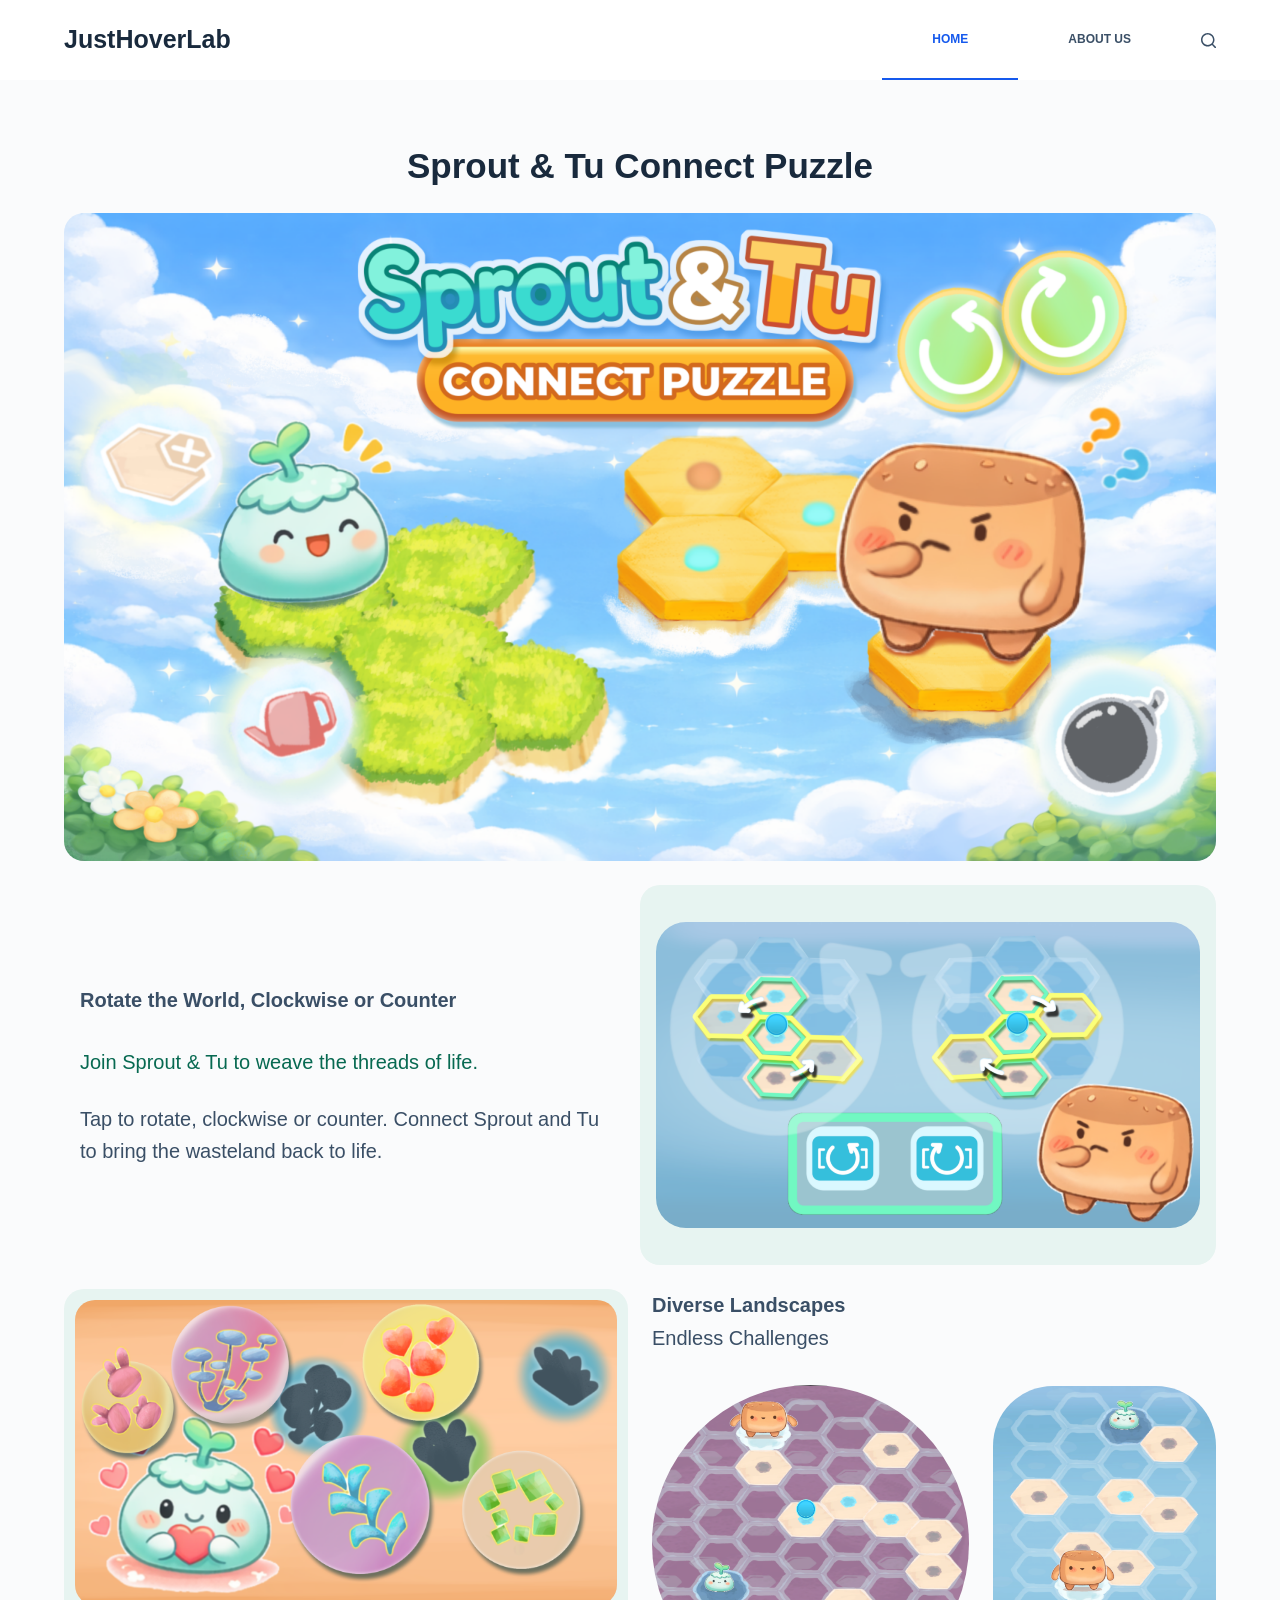
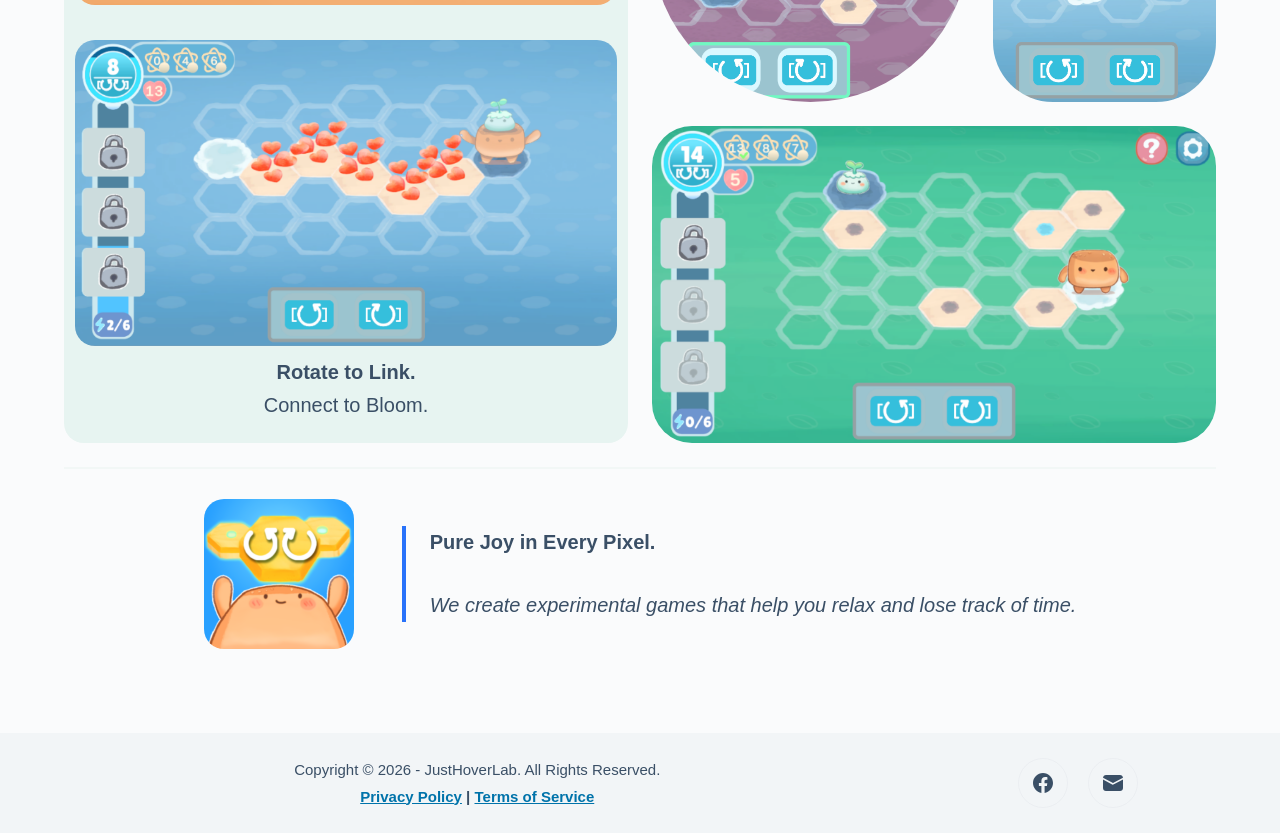
==== commit daae5ba7: "add privacy" ====
--- a/index.html
+++ b/index.html
@@ -8,10 +8,10 @@
 
 	<title>justhoverlab</title>
 <meta name="robots" content="max-image-preview:large">
-<link rel="alternate" type="application/rss+xml" title="訂閱《justhoverlab》» 資訊提供" href="https://JustHoverLab.github.io/feed/">
-<link rel="alternate" type="application/rss+xml" title="訂閱《justhoverlab》» 留言的資訊提供" href="https://JustHoverLab.github.io/comments/feed/">
-<link rel="alternate" title="oEmbed (JSON)" type="application/json+oembed" href="https://JustHoverLab.github.io/wp-json/oembed/1.0/embed?url=https%3A%2F%2FJustHoverLab.github.io%2F">
-<link rel="alternate" title="oEmbed (XML)" type="text/xml+oembed" href="https://JustHoverLab.github.io/wp-json/oembed/1.0/embed?url=https%3A%2F%2FJustHoverLab.github.io%2F&amp;format=xml">
+<link rel="alternate" type="application/rss+xml" title="訂閱《justhoverlab》» 資訊提供" href="https://justhoverlab.github.io/feed/">
+<link rel="alternate" type="application/rss+xml" title="訂閱《justhoverlab》» 留言的資訊提供" href="https://justhoverlab.github.io/comments/feed/">
+<link rel="alternate" title="oEmbed (JSON)" type="application/json+oembed" href="https://justhoverlab.github.io/wp-json/oembed/1.0/embed?url=https%3A%2F%2Fjusthoverlab.github.io%2F">
+<link rel="alternate" title="oEmbed (XML)" type="text/xml+oembed" href="https://justhoverlab.github.io/wp-json/oembed/1.0/embed?url=https%3A%2F%2Fjusthoverlab.github.io%2F&amp;format=xml">
 <style id="wp-img-auto-sizes-contain-inline-css">
 img:is([sizes=auto i],[sizes^="auto," i]){contain-intrinsic-size:3000px 1500px}
 /*# sourceURL=wp-img-auto-sizes-contain-inline-css */
@@ -21,57 +21,63 @@
 
 /*# sourceURL=wp-block-library-inline-css */
 </style>
-<link rel="stylesheet" id="wp-block-cover-css" href="https://JustHoverLab.github.io/wp-includes/blocks/cover/style.min.css?ver=6.9.4" media="all">
-<style id="wp-block-gallery-inline-css">
-.blocks-gallery-grid:not(.has-nested-images),.wp-block-gallery:not(.has-nested-images){display:flex;flex-wrap:wrap;list-style-type:none;margin:0;padding:0}.blocks-gallery-grid:not(.has-nested-images) .blocks-gallery-image,.blocks-gallery-grid:not(.has-nested-images) .blocks-gallery-item,.wp-block-gallery:not(.has-nested-images) .blocks-gallery-image,.wp-block-gallery:not(.has-nested-images) .blocks-gallery-item{display:flex;flex-direction:column;flex-grow:1;justify-content:center;margin:0 1em 1em 0;position:relative;width:calc(50% - 1em)}.blocks-gallery-grid:not(.has-nested-images) .blocks-gallery-image:nth-of-type(2n),.blocks-gallery-grid:not(.has-nested-images) .blocks-gallery-item:nth-of-type(2n),.wp-block-gallery:not(.has-nested-images) .blocks-gallery-image:nth-of-type(2n),.wp-block-gallery:not(.has-nested-images) .blocks-gallery-item:nth-of-type(2n){margin-right:0}.blocks-gallery-grid:not(.has-nested-images) .blocks-gallery-image figure,.blocks-gallery-grid:not(.has-nested-images) .blocks-gallery-item figure,.wp-block-gallery:not(.has-nested-images) .blocks-gallery-image figure,.wp-block-gallery:not(.has-nested-images) .blocks-gallery-item figure{align-items:flex-end;display:flex;height:100%;justify-content:flex-start;margin:0}.blocks-gallery-grid:not(.has-nested-images) .blocks-gallery-image img,.blocks-gallery-grid:not(.has-nested-images) .blocks-gallery-item img,.wp-block-gallery:not(.has-nested-images) .blocks-gallery-image img,.wp-block-gallery:not(.has-nested-images) .blocks-gallery-item img{display:block;height:auto;max-width:100%;width:auto}.blocks-gallery-grid:not(.has-nested-images) .blocks-gallery-image figcaption,.blocks-gallery-grid:not(.has-nested-images) .blocks-gallery-item figcaption,.wp-block-gallery:not(.has-nested-images) .blocks-gallery-image figcaption,.wp-block-gallery:not(.has-nested-images) .blocks-gallery-item figcaption{background:linear-gradient(0deg,#000000b3,#0000004d 70%,#0000);bottom:0;box-sizing:border-box;color:#fff;font-size:.8em;margin:0;max-height:100%;overflow:auto;padding:3em .77em .7em;position:absolute;text-align:center;width:100%;z-index:2}.blocks-gallery-grid:not(.has-nested-images) .blocks-gallery-image figcaption img,.blocks-gallery-grid:not(.has-nested-images) .blocks-gallery-item figcaption img,.wp-block-gallery:not(.has-nested-images) .blocks-gallery-image figcaption img,.wp-block-gallery:not(.has-nested-images) .blocks-gallery-item figcaption img{display:inline}.blocks-gallery-grid:not(.has-nested-images) figcaption,.wp-block-gallery:not(.has-nested-images) figcaption{flex-grow:1}.blocks-gallery-grid:not(.has-nested-images).is-cropped .blocks-gallery-image a,.blocks-gallery-grid:not(.has-nested-images).is-cropped .blocks-gallery-image img,.blocks-gallery-grid:not(.has-nested-images).is-cropped .blocks-gallery-item a,.blocks-gallery-grid:not(.has-nested-images).is-cropped .blocks-gallery-item img,.wp-block-gallery:not(.has-nested-images).is-cropped .blocks-gallery-image a,.wp-block-gallery:not(.has-nested-images).is-cropped .blocks-gallery-image img,.wp-block-gallery:not(.has-nested-images).is-cropped .blocks-gallery-item a,.wp-block-gallery:not(.has-nested-images).is-cropped .blocks-gallery-item img{flex:1;height:100%;object-fit:cover;width:100%}.blocks-gallery-grid:not(.has-nested-images).columns-1 .blocks-gallery-image,.blocks-gallery-grid:not(.has-nested-images).columns-1 .blocks-gallery-item,.wp-block-gallery:not(.has-nested-images).columns-1 .blocks-gallery-image,.wp-block-gallery:not(.has-nested-images).columns-1 .blocks-gallery-item{margin-right:0;width:100%}@media (min-width:600px){.blocks-gallery-grid:not(.has-nested-images).columns-3 .blocks-gallery-image,.blocks-gallery-grid:not(.has-nested-images).columns-3 .blocks-gallery-item,.wp-block-gallery:not(.has-nested-images).columns-3 .blocks-gallery-image,.wp-block-gallery:not(.has-nested-images).columns-3 .blocks-gallery-item{margin-right:1em;width:calc(33.33333% - .66667em)}.blocks-gallery-grid:not(.has-nested-images).columns-4 .blocks-gallery-image,.blocks-gallery-grid:not(.has-nested-images).columns-4 .blocks-gallery-item,.wp-block-gallery:not(.has-nested-images).columns-4 .blocks-gallery-image,.wp-block-gallery:not(.has-nested-images).columns-4 .blocks-gallery-item{margin-right:1em;width:calc(25% - .75em)}.blocks-gallery-grid:not(.has-nested-images).columns-5 .blocks-gallery-image,.blocks-gallery-grid:not(.has-nested-images).columns-5 .blocks-gallery-item,.wp-block-gallery:not(.has-nested-images).columns-5 .blocks-gallery-image,.wp-block-gallery:not(.has-nested-images).columns-5 .blocks-gallery-item{margin-right:1em;width:calc(20% - .8em)}.blocks-gallery-grid:not(.has-nested-images).columns-6 .blocks-gallery-image,.blocks-gallery-grid:not(.has-nested-images).columns-6 .blocks-gallery-item,.wp-block-gallery:not(.has-nested-images).columns-6 .blocks-gallery-image,.wp-block-gallery:not(.has-nested-images).columns-6 .blocks-gallery-item{margin-right:1em;width:calc(16.66667% - .83333em)}.blocks-gallery-grid:not(.has-nested-images).columns-7 .blocks-gallery-image,.blocks-gallery-grid:not(.has-nested-images).columns-7 .blocks-gallery-item,.wp-block-gallery:not(.has-nested-images).columns-7 .blocks-gallery-image,.wp-block-gallery:not(.has-nested-images).columns-7 .blocks-gallery-item{margin-right:1em;width:calc(14.28571% - .85714em)}.blocks-gallery-grid:not(.has-nested-images).columns-8 .blocks-gallery-image,.blocks-gallery-grid:not(.has-nested-images).columns-8 .blocks-gallery-item,.wp-block-gallery:not(.has-nested-images).columns-8 .blocks-gallery-image,.wp-block-gallery:not(.has-nested-images).columns-8 .blocks-gallery-item{margin-right:1em;width:calc(12.5% - .875em)}.blocks-gallery-grid:not(.has-nested-images).columns-1 .blocks-gallery-image:nth-of-type(1n),.blocks-gallery-grid:not(.has-nested-images).columns-1 .blocks-gallery-item:nth-of-type(1n),.blocks-gallery-grid:not(.has-nested-images).columns-2 .blocks-gallery-image:nth-of-type(2n),.blocks-gallery-grid:not(.has-nested-images).columns-2 .blocks-gallery-item:nth-of-type(2n),.blocks-gallery-grid:not(.has-nested-images).columns-3 .blocks-gallery-image:nth-of-type(3n),.blocks-gallery-grid:not(.has-nested-images).columns-3 .blocks-gallery-item:nth-of-type(3n),.blocks-gallery-grid:not(.has-nested-images).columns-4 .blocks-gallery-image:nth-of-type(4n),.blocks-gallery-grid:not(.has-nested-images).columns-4 .blocks-gallery-item:nth-of-type(4n),.blocks-gallery-grid:not(.has-nested-images).columns-5 .blocks-gallery-image:nth-of-type(5n),.blocks-gallery-grid:not(.has-nested-images).columns-5 .blocks-gallery-item:nth-of-type(5n),.blocks-gallery-grid:not(.has-nested-images).columns-6 .blocks-gallery-image:nth-of-type(6n),.blocks-gallery-grid:not(.has-nested-images).columns-6 .blocks-gallery-item:nth-of-type(6n),.blocks-gallery-grid:not(.has-nested-images).columns-7 .blocks-gallery-image:nth-of-type(7n),.blocks-gallery-grid:not(.has-nested-images).columns-7 .blocks-gallery-item:nth-of-type(7n),.blocks-gallery-grid:not(.has-nested-images).columns-8 .blocks-gallery-image:nth-of-type(8n),.blocks-gallery-grid:not(.has-nested-images).columns-8 .blocks-gallery-item:nth-of-type(8n),.wp-block-gallery:not(.has-nested-images).columns-1 .blocks-gallery-image:nth-of-type(1n),.wp-block-gallery:not(.has-nested-images).columns-1 .blocks-gallery-item:nth-of-type(1n),.wp-block-gallery:not(.has-nested-images).columns-2 .blocks-gallery-image:nth-of-type(2n),.wp-block-gallery:not(.has-nested-images).columns-2 .blocks-gallery-item:nth-of-type(2n),.wp-block-gallery:not(.has-nested-images).columns-3 .blocks-gallery-image:nth-of-type(3n),.wp-block-gallery:not(.has-nested-images).columns-3 .blocks-gallery-item:nth-of-type(3n),.wp-block-gallery:not(.has-nested-images).columns-4 .blocks-gallery-image:nth-of-type(4n),.wp-block-gallery:not(.has-nested-images).columns-4 .blocks-gallery-item:nth-of-type(4n),.wp-block-gallery:not(.has-nested-images).columns-5 .blocks-gallery-image:nth-of-type(5n),.wp-block-gallery:not(.has-nested-images).columns-5 .blocks-gallery-item:nth-of-type(5n),.wp-block-gallery:not(.has-nested-images).columns-6 .blocks-gallery-image:nth-of-type(6n),.wp-block-gallery:not(.has-nested-images).columns-6 .blocks-gallery-item:nth-of-type(6n),.wp-block-gallery:not(.has-nested-images).columns-7 .blocks-gallery-image:nth-of-type(7n),.wp-block-gallery:not(.has-nested-images).columns-7 .blocks-gallery-item:nth-of-type(7n),.wp-block-gallery:not(.has-nested-images).columns-8 .blocks-gallery-image:nth-of-type(8n),.wp-block-gallery:not(.has-nested-images).columns-8 .blocks-gallery-item:nth-of-type(8n){margin-right:0}}.blocks-gallery-grid:not(.has-nested-images) .blocks-gallery-image:last-child,.blocks-gallery-grid:not(.has-nested-images) .blocks-gallery-item:last-child,.wp-block-gallery:not(.has-nested-images) .blocks-gallery-image:last-child,.wp-block-gallery:not(.has-nested-images) .blocks-gallery-item:last-child{margin-right:0}.blocks-gallery-grid:not(.has-nested-images).alignleft,.blocks-gallery-grid:not(.has-nested-images).alignright,.wp-block-gallery:not(.has-nested-images).alignleft,.wp-block-gallery:not(.has-nested-images).alignright{max-width:420px;width:100%}.blocks-gallery-grid:not(.has-nested-images).aligncenter .blocks-gallery-item figure,.wp-block-gallery:not(.has-nested-images).aligncenter .blocks-gallery-item figure{justify-content:center}.wp-block-gallery:not(.is-cropped) .blocks-gallery-item{align-self:flex-start}figure.wp-block-gallery.has-nested-images{align-items:normal}.wp-block-gallery.has-nested-images figure.wp-block-image:not(#individual-image){margin:0;width:calc(50% - var(--wp--style--unstable-gallery-gap, 16px)/2)}.wp-block-gallery.has-nested-images figure.wp-block-image{box-sizing:border-box;display:flex;flex-direction:column;flex-grow:1;justify-content:center;max-width:100%;position:relative}.wp-block-gallery.has-nested-images figure.wp-block-image>a,.wp-block-gallery.has-nested-images figure.wp-block-image>div{flex-direction:column;flex-grow:1;margin:0}.wp-block-gallery.has-nested-images figure.wp-block-image img{display:block;height:auto;max-width:100%!important;width:auto}.wp-block-gallery.has-nested-images figure.wp-block-image figcaption,.wp-block-gallery.has-nested-images figure.wp-block-image:has(figcaption):before{bottom:0;left:0;max-height:100%;position:absolute;right:0}.wp-block-gallery.has-nested-images figure.wp-block-image:has(figcaption):before{backdrop-filter:blur(3px);content:"";height:100%;-webkit-mask-image:linear-gradient(0deg,#000 20%,#0000);mask-image:linear-gradient(0deg,#000 20%,#0000);max-height:40%;pointer-events:none}.wp-block-gallery.has-nested-images figure.wp-block-image figcaption{box-sizing:border-box;color:#fff;font-size:13px;margin:0;overflow:auto;padding:1em;text-align:center;text-shadow:0 0 1.5px #000}.wp-block-gallery.has-nested-images figure.wp-block-image figcaption::-webkit-scrollbar{height:12px;width:12px}.wp-block-gallery.has-nested-images figure.wp-block-image figcaption::-webkit-scrollbar-track{background-color:initial}.wp-block-gallery.has-nested-images figure.wp-block-image figcaption::-webkit-scrollbar-thumb{background-clip:padding-box;background-color:initial;border:3px solid #0000;border-radius:8px}.wp-block-gallery.has-nested-images figure.wp-block-image figcaption:focus-within::-webkit-scrollbar-thumb,.wp-block-gallery.has-nested-images figure.wp-block-image figcaption:focus::-webkit-scrollbar-thumb,.wp-block-gallery.has-nested-images figure.wp-block-image figcaption:hover::-webkit-scrollbar-thumb{background-color:#fffc}.wp-block-gallery.has-nested-images figure.wp-block-image figcaption{scrollbar-color:#0000 #0000;scrollbar-gutter:stable both-edges;scrollbar-width:thin}.wp-block-gallery.has-nested-images figure.wp-block-image figcaption:focus,.wp-block-gallery.has-nested-images figure.wp-block-image figcaption:focus-within,.wp-block-gallery.has-nested-images figure.wp-block-image figcaption:hover{scrollbar-color:#fffc #0000}.wp-block-gallery.has-nested-images figure.wp-block-image figcaption{will-change:transform}@media (hover:none){.wp-block-gallery.has-nested-images figure.wp-block-image figcaption{scrollbar-color:#fffc #0000}}.wp-block-gallery.has-nested-images figure.wp-block-image figcaption{background:linear-gradient(0deg,#0006,#0000)}.wp-block-gallery.has-nested-images figure.wp-block-image figcaption img{display:inline}.wp-block-gallery.has-nested-images figure.wp-block-image figcaption a{color:inherit}.wp-block-gallery.has-nested-images figure.wp-block-image.has-custom-border img{box-sizing:border-box}.wp-block-gallery.has-nested-images figure.wp-block-image.has-custom-border>a,.wp-block-gallery.has-nested-images figure.wp-block-image.has-custom-border>div,.wp-block-gallery.has-nested-images figure.wp-block-image.is-style-rounded>a,.wp-block-gallery.has-nested-images figure.wp-block-image.is-style-rounded>div{flex:1 1 auto}.wp-block-gallery.has-nested-images figure.wp-block-image.has-custom-border figcaption,.wp-block-gallery.has-nested-images figure.wp-block-image.is-style-rounded figcaption{background:none;color:inherit;flex:initial;margin:0;padding:10px 10px 9px;position:relative;text-shadow:none}.wp-block-gallery.has-nested-images figure.wp-block-image.has-custom-border:before,.wp-block-gallery.has-nested-images figure.wp-block-image.is-style-rounded:before{content:none}.wp-block-gallery.has-nested-images figcaption{flex-basis:100%;flex-grow:1;text-align:center}.wp-block-gallery.has-nested-images:not(.is-cropped) figure.wp-block-image:not(#individual-image){margin-bottom:auto;margin-top:0}.wp-block-gallery.has-nested-images.is-cropped figure.wp-block-image:not(#individual-image){align-self:inherit}.wp-block-gallery.has-nested-images.is-cropped figure.wp-block-image:not(#individual-image)>a,.wp-block-gallery.has-nested-images.is-cropped figure.wp-block-image:not(#individual-image)>div:not(.components-drop-zone){display:flex}.wp-block-gallery.has-nested-images.is-cropped figure.wp-block-image:not(#individual-image) a,.wp-block-gallery.has-nested-images.is-cropped figure.wp-block-image:not(#individual-image) img{flex:1 0 0%;height:100%;object-fit:cover;width:100%}.wp-block-gallery.has-nested-images.columns-1 figure.wp-block-image:not(#individual-image){width:100%}@media (min-width:600px){.wp-block-gallery.has-nested-images.columns-3 figure.wp-block-image:not(#individual-image){width:calc(33.33333% - var(--wp--style--unstable-gallery-gap, 16px)*.66667)}.wp-block-gallery.has-nested-images.columns-4 figure.wp-block-image:not(#individual-image){width:calc(25% - var(--wp--style--unstable-gallery-gap, 16px)*.75)}.wp-block-gallery.has-nested-images.columns-5 figure.wp-block-image:not(#individual-image){width:calc(20% - var(--wp--style--unstable-gallery-gap, 16px)*.8)}.wp-block-gallery.has-nested-images.columns-6 figure.wp-block-image:not(#individual-image){width:calc(16.66667% - var(--wp--style--unstable-gallery-gap, 16px)*.83333)}.wp-block-gallery.has-nested-images.columns-7 figure.wp-block-image:not(#individual-image){width:calc(14.28571% - var(--wp--style--unstable-gallery-gap, 16px)*.85714)}.wp-block-gallery.has-nested-images.columns-8 figure.wp-block-image:not(#individual-image){width:calc(12.5% - var(--wp--style--unstable-gallery-gap, 16px)*.875)}.wp-block-gallery.has-nested-images.columns-default figure.wp-block-image:not(#individual-image){width:calc(33.33% - var(--wp--style--unstable-gallery-gap, 16px)*.66667)}.wp-block-gallery.has-nested-images.columns-default figure.wp-block-image:not(#individual-image):first-child:nth-last-child(2),.wp-block-gallery.has-nested-images.columns-default figure.wp-block-image:not(#individual-image):first-child:nth-last-child(2)~figure.wp-block-image:not(#individual-image){width:calc(50% - var(--wp--style--unstable-gallery-gap, 16px)*.5)}.wp-block-gallery.has-nested-images.columns-default figure.wp-block-image:not(#individual-image):first-child:last-child{width:100%}}.wp-block-gallery.has-nested-images.alignleft,.wp-block-gallery.has-nested-images.alignright{max-width:420px;width:100%}.wp-block-gallery.has-nested-images.aligncenter{justify-content:center}
-/*# sourceURL=https://JustHoverLab.github.io/wp-includes/blocks/gallery/style.min.css */
+<style id="wp-block-cover-inline-css">
+.wp-block-cover,.wp-block-cover-image{align-items:center;background-position:50%;box-sizing:border-box;display:flex;justify-content:center;min-height:430px;overflow:hidden;overflow:clip;padding:1em;position:relative}.wp-block-cover .has-background-dim:not([class*=-background-color]),.wp-block-cover-image .has-background-dim:not([class*=-background-color]),.wp-block-cover-image.has-background-dim:not([class*=-background-color]),.wp-block-cover.has-background-dim:not([class*=-background-color]){background-color:#000}.wp-block-cover .has-background-dim.has-background-gradient,.wp-block-cover-image .has-background-dim.has-background-gradient{background-color:initial}.wp-block-cover-image.has-background-dim:before,.wp-block-cover.has-background-dim:before{background-color:inherit;content:""}.wp-block-cover .wp-block-cover__background,.wp-block-cover .wp-block-cover__gradient-background,.wp-block-cover-image .wp-block-cover__background,.wp-block-cover-image .wp-block-cover__gradient-background,.wp-block-cover-image.has-background-dim:not(.has-background-gradient):before,.wp-block-cover.has-background-dim:not(.has-background-gradient):before{bottom:0;left:0;opacity:.5;position:absolute;right:0;top:0}.wp-block-cover-image.has-background-dim.has-background-dim-10 .wp-block-cover__background,.wp-block-cover-image.has-background-dim.has-background-dim-10 .wp-block-cover__gradient-background,.wp-block-cover-image.has-background-dim.has-background-dim-10:not(.has-background-gradient):before,.wp-block-cover.has-background-dim.has-background-dim-10 .wp-block-cover__background,.wp-block-cover.has-background-dim.has-background-dim-10 .wp-block-cover__gradient-background,.wp-block-cover.has-background-dim.has-background-dim-10:not(.has-background-gradient):before{opacity:.1}.wp-block-cover-image.has-background-dim.has-background-dim-20 .wp-block-cover__background,.wp-block-cover-image.has-background-dim.has-background-dim-20 .wp-block-cover__gradient-background,.wp-block-cover-image.has-background-dim.has-background-dim-20:not(.has-background-gradient):before,.wp-block-cover.has-background-dim.has-background-dim-20 .wp-block-cover__background,.wp-block-cover.has-background-dim.has-background-dim-20 .wp-block-cover__gradient-background,.wp-block-cover.has-background-dim.has-background-dim-20:not(.has-background-gradient):before{opacity:.2}.wp-block-cover-image.has-background-dim.has-background-dim-30 .wp-block-cover__background,.wp-block-cover-image.has-background-dim.has-background-dim-30 .wp-block-cover__gradient-background,.wp-block-cover-image.has-background-dim.has-background-dim-30:not(.has-background-gradient):before,.wp-block-cover.has-background-dim.has-background-dim-30 .wp-block-cover__background,.wp-block-cover.has-background-dim.has-background-dim-30 .wp-block-cover__gradient-background,.wp-block-cover.has-background-dim.has-background-dim-30:not(.has-background-gradient):before{opacity:.3}.wp-block-cover-image.has-background-dim.has-background-dim-40 .wp-block-cover__background,.wp-block-cover-image.has-background-dim.has-background-dim-40 .wp-block-cover__gradient-background,.wp-block-cover-image.has-background-dim.has-background-dim-40:not(.has-background-gradient):before,.wp-block-cover.has-background-dim.has-background-dim-40 .wp-block-cover__background,.wp-block-cover.has-background-dim.has-background-dim-40 .wp-block-cover__gradient-background,.wp-block-cover.has-background-dim.has-background-dim-40:not(.has-background-gradient):before{opacity:.4}.wp-block-cover-image.has-background-dim.has-background-dim-50 .wp-block-cover__background,.wp-block-cover-image.has-background-dim.has-background-dim-50 .wp-block-cover__gradient-background,.wp-block-cover-image.has-background-dim.has-background-dim-50:not(.has-background-gradient):before,.wp-block-cover.has-background-dim.has-background-dim-50 .wp-block-cover__background,.wp-block-cover.has-background-dim.has-background-dim-50 .wp-block-cover__gradient-background,.wp-block-cover.has-background-dim.has-background-dim-50:not(.has-background-gradient):before{opacity:.5}.wp-block-cover-image.has-background-dim.has-background-dim-60 .wp-block-cover__background,.wp-block-cover-image.has-background-dim.has-background-dim-60 .wp-block-cover__gradient-background,.wp-block-cover-image.has-background-dim.has-background-dim-60:not(.has-background-gradient):before,.wp-block-cover.has-background-dim.has-background-dim-60 .wp-block-cover__background,.wp-block-cover.has-background-dim.has-background-dim-60 .wp-block-cover__gradient-background,.wp-block-cover.has-background-dim.has-background-dim-60:not(.has-background-gradient):before{opacity:.6}.wp-block-cover-image.has-background-dim.has-background-dim-70 .wp-block-cover__background,.wp-block-cover-image.has-background-dim.has-background-dim-70 .wp-block-cover__gradient-background,.wp-block-cover-image.has-background-dim.has-background-dim-70:not(.has-background-gradient):before,.wp-block-cover.has-background-dim.has-background-dim-70 .wp-block-cover__background,.wp-block-cover.has-background-dim.has-background-dim-70 .wp-block-cover__gradient-background,.wp-block-cover.has-background-dim.has-background-dim-70:not(.has-background-gradient):before{opacity:.7}.wp-block-cover-image.has-background-dim.has-background-dim-80 .wp-block-cover__background,.wp-block-cover-image.has-background-dim.has-background-dim-80 .wp-block-cover__gradient-background,.wp-block-cover-image.has-background-dim.has-background-dim-80:not(.has-background-gradient):before,.wp-block-cover.has-background-dim.has-background-dim-80 .wp-block-cover__background,.wp-block-cover.has-background-dim.has-background-dim-80 .wp-block-cover__gradient-background,.wp-block-cover.has-background-dim.has-background-dim-80:not(.has-background-gradient):before{opacity:.8}.wp-block-cover-image.has-background-dim.has-background-dim-90 .wp-block-cover__background,.wp-block-cover-image.has-background-dim.has-background-dim-90 .wp-block-cover__gradient-background,.wp-block-cover-image.has-background-dim.has-background-dim-90:not(.has-background-gradient):before,.wp-block-cover.has-background-dim.has-background-dim-90 .wp-block-cover__background,.wp-block-cover.has-background-dim.has-background-dim-90 .wp-block-cover__gradient-background,.wp-block-cover.has-background-dim.has-background-dim-90:not(.has-background-gradient):before{opacity:.9}.wp-block-cover-image.has-background-dim.has-background-dim-100 .wp-block-cover__background,.wp-block-cover-image.has-background-dim.has-background-dim-100 .wp-block-cover__gradient-background,.wp-block-cover-image.has-background-dim.has-background-dim-100:not(.has-background-gradient):before,.wp-block-cover.has-background-dim.has-background-dim-100 .wp-block-cover__background,.wp-block-cover.has-background-dim.has-background-dim-100 .wp-block-cover__gradient-background,.wp-block-cover.has-background-dim.has-background-dim-100:not(.has-background-gradient):before{opacity:1}.wp-block-cover .wp-block-cover__background.has-background-dim.has-background-dim-0,.wp-block-cover .wp-block-cover__gradient-background.has-background-dim.has-background-dim-0,.wp-block-cover-image .wp-block-cover__background.has-background-dim.has-background-dim-0,.wp-block-cover-image .wp-block-cover__gradient-background.has-background-dim.has-background-dim-0{opacity:0}.wp-block-cover .wp-block-cover__background.has-background-dim.has-background-dim-10,.wp-block-cover .wp-block-cover__gradient-background.has-background-dim.has-background-dim-10,.wp-block-cover-image .wp-block-cover__background.has-background-dim.has-background-dim-10,.wp-block-cover-image .wp-block-cover__gradient-background.has-background-dim.has-background-dim-10{opacity:.1}.wp-block-cover .wp-block-cover__background.has-background-dim.has-background-dim-20,.wp-block-cover .wp-block-cover__gradient-background.has-background-dim.has-background-dim-20,.wp-block-cover-image .wp-block-cover__background.has-background-dim.has-background-dim-20,.wp-block-cover-image .wp-block-cover__gradient-background.has-background-dim.has-background-dim-20{opacity:.2}.wp-block-cover .wp-block-cover__background.has-background-dim.has-background-dim-30,.wp-block-cover .wp-block-cover__gradient-background.has-background-dim.has-background-dim-30,.wp-block-cover-image .wp-block-cover__background.has-background-dim.has-background-dim-30,.wp-block-cover-image .wp-block-cover__gradient-background.has-background-dim.has-background-dim-30{opacity:.3}.wp-block-cover .wp-block-cover__background.has-background-dim.has-background-dim-40,.wp-block-cover .wp-block-cover__gradient-background.has-background-dim.has-background-dim-40,.wp-block-cover-image .wp-block-cover__background.has-background-dim.has-background-dim-40,.wp-block-cover-image .wp-block-cover__gradient-background.has-background-dim.has-background-dim-40{opacity:.4}.wp-block-cover .wp-block-cover__background.has-background-dim.has-background-dim-50,.wp-block-cover .wp-block-cover__gradient-background.has-background-dim.has-background-dim-50,.wp-block-cover-image .wp-block-cover__background.has-background-dim.has-background-dim-50,.wp-block-cover-image .wp-block-cover__gradient-background.has-background-dim.has-background-dim-50{opacity:.5}.wp-block-cover .wp-block-cover__background.has-background-dim.has-background-dim-60,.wp-block-cover .wp-block-cover__gradient-background.has-background-dim.has-background-dim-60,.wp-block-cover-image .wp-block-cover__background.has-background-dim.has-background-dim-60,.wp-block-cover-image .wp-block-cover__gradient-background.has-background-dim.has-background-dim-60{opacity:.6}.wp-block-cover .wp-block-cover__background.has-background-dim.has-background-dim-70,.wp-block-cover .wp-block-cover__gradient-background.has-background-dim.has-background-dim-70,.wp-block-cover-image .wp-block-cover__background.has-background-dim.has-background-dim-70,.wp-block-cover-image .wp-block-cover__gradient-background.has-background-dim.has-background-dim-70{opacity:.7}.wp-block-cover .wp-block-cover__background.has-background-dim.has-background-dim-80,.wp-block-cover .wp-block-cover__gradient-background.has-background-dim.has-background-dim-80,.wp-block-cover-image .wp-block-cover__background.has-background-dim.has-background-dim-80,.wp-block-cover-image .wp-block-cover__gradient-background.has-background-dim.has-background-dim-80{opacity:.8}.wp-block-cover .wp-block-cover__background.has-background-dim.has-background-dim-90,.wp-block-cover .wp-block-cover__gradient-background.has-background-dim.has-background-dim-90,.wp-block-cover-image .wp-block-cover__background.has-background-dim.has-background-dim-90,.wp-block-cover-image .wp-block-cover__gradient-background.has-background-dim.has-background-dim-90{opacity:.9}.wp-block-cover .wp-block-cover__background.has-background-dim.has-background-dim-100,.wp-block-cover .wp-block-cover__gradient-background.has-background-dim.has-background-dim-100,.wp-block-cover-image .wp-block-cover__background.has-background-dim.has-background-dim-100,.wp-block-cover-image .wp-block-cover__gradient-background.has-background-dim.has-background-dim-100{opacity:1}.wp-block-cover-image.alignleft,.wp-block-cover-image.alignright,.wp-block-cover.alignleft,.wp-block-cover.alignright{max-width:420px;width:100%}.wp-block-cover-image.aligncenter,.wp-block-cover-image.alignleft,.wp-block-cover-image.alignright,.wp-block-cover.aligncenter,.wp-block-cover.alignleft,.wp-block-cover.alignright{display:flex}.wp-block-cover .wp-block-cover__inner-container,.wp-block-cover-image .wp-block-cover__inner-container{color:inherit;position:relative;width:100%}.wp-block-cover-image.is-position-top-left,.wp-block-cover.is-position-top-left{align-items:flex-start;justify-content:flex-start}.wp-block-cover-image.is-position-top-center,.wp-block-cover.is-position-top-center{align-items:flex-start;justify-content:center}.wp-block-cover-image.is-position-top-right,.wp-block-cover.is-position-top-right{align-items:flex-start;justify-content:flex-end}.wp-block-cover-image.is-position-center-left,.wp-block-cover.is-position-center-left{align-items:center;justify-content:flex-start}.wp-block-cover-image.is-position-center-center,.wp-block-cover.is-position-center-center{align-items:center;justify-content:center}.wp-block-cover-image.is-position-center-right,.wp-block-cover.is-position-center-right{align-items:center;justify-content:flex-end}.wp-block-cover-image.is-position-bottom-left,.wp-block-cover.is-position-bottom-left{align-items:flex-end;justify-content:flex-start}.wp-block-cover-image.is-position-bottom-center,.wp-block-cover.is-position-bottom-center{align-items:flex-end;justify-content:center}.wp-block-cover-image.is-position-bottom-right,.wp-block-cover.is-position-bottom-right{align-items:flex-end;justify-content:flex-end}.wp-block-cover-image.has-custom-content-position.has-custom-content-position .wp-block-cover__inner-container,.wp-block-cover.has-custom-content-position.has-custom-content-position .wp-block-cover__inner-container{margin:0}.wp-block-cover-image.has-custom-content-position.has-custom-content-position.is-position-bottom-left .wp-block-cover__inner-container,.wp-block-cover-image.has-custom-content-position.has-custom-content-position.is-position-bottom-right .wp-block-cover__inner-container,.wp-block-cover-image.has-custom-content-position.has-custom-content-position.is-position-center-left .wp-block-cover__inner-container,.wp-block-cover-image.has-custom-content-position.has-custom-content-position.is-position-center-right .wp-block-cover__inner-container,.wp-block-cover-image.has-custom-content-position.has-custom-content-position.is-position-top-left .wp-block-cover__inner-container,.wp-block-cover-image.has-custom-content-position.has-custom-content-position.is-position-top-right .wp-block-cover__inner-container,.wp-block-cover.has-custom-content-position.has-custom-content-position.is-position-bottom-left .wp-block-cover__inner-container,.wp-block-cover.has-custom-content-position.has-custom-content-position.is-position-bottom-right .wp-block-cover__inner-container,.wp-block-cover.has-custom-content-position.has-custom-content-position.is-position-center-left .wp-block-cover__inner-container,.wp-block-cover.has-custom-content-position.has-custom-content-position.is-position-center-right .wp-block-cover__inner-container,.wp-block-cover.has-custom-content-position.has-custom-content-position.is-position-top-left .wp-block-cover__inner-container,.wp-block-cover.has-custom-content-position.has-custom-content-position.is-position-top-right .wp-block-cover__inner-container{margin:0;width:auto}.wp-block-cover .wp-block-cover__image-background,.wp-block-cover video.wp-block-cover__video-background,.wp-block-cover-image .wp-block-cover__image-background,.wp-block-cover-image video.wp-block-cover__video-background{border:none;bottom:0;box-shadow:none;height:100%;left:0;margin:0;max-height:none;max-width:none;object-fit:cover;outline:none;padding:0;position:absolute;right:0;top:0;width:100%}.wp-block-cover-image.has-parallax,.wp-block-cover.has-parallax,.wp-block-cover__image-background.has-parallax,video.wp-block-cover__video-background.has-parallax{background-attachment:fixed;background-repeat:no-repeat;background-size:cover}@supports (-webkit-touch-callout:inherit){.wp-block-cover-image.has-parallax,.wp-block-cover.has-parallax,.wp-block-cover__image-background.has-parallax,video.wp-block-cover__video-background.has-parallax{background-attachment:scroll}}@media (prefers-reduced-motion:reduce){.wp-block-cover-image.has-parallax,.wp-block-cover.has-parallax,.wp-block-cover__image-background.has-parallax,video.wp-block-cover__video-background.has-parallax{background-attachment:scroll}}.wp-block-cover-image.is-repeated,.wp-block-cover.is-repeated,.wp-block-cover__image-background.is-repeated,video.wp-block-cover__video-background.is-repeated{background-repeat:repeat;background-size:auto}.wp-block-cover-image-text,.wp-block-cover-image-text a,.wp-block-cover-image-text a:active,.wp-block-cover-image-text a:focus,.wp-block-cover-image-text a:hover,.wp-block-cover-text,.wp-block-cover-text a,.wp-block-cover-text a:active,.wp-block-cover-text a:focus,.wp-block-cover-text a:hover,section.wp-block-cover-image h2,section.wp-block-cover-image h2 a,section.wp-block-cover-image h2 a:active,section.wp-block-cover-image h2 a:focus,section.wp-block-cover-image h2 a:hover{color:#fff}.wp-block-cover-image .wp-block-cover.has-left-content{justify-content:flex-start}.wp-block-cover-image .wp-block-cover.has-right-content{justify-content:flex-end}.wp-block-cover-image.has-left-content .wp-block-cover-image-text,.wp-block-cover.has-left-content .wp-block-cover-text,section.wp-block-cover-image.has-left-content>h2{margin-left:0;text-align:left}.wp-block-cover-image.has-right-content .wp-block-cover-image-text,.wp-block-cover.has-right-content .wp-block-cover-text,section.wp-block-cover-image.has-right-content>h2{margin-right:0;text-align:right}.wp-block-cover .wp-block-cover-text,.wp-block-cover-image .wp-block-cover-image-text,section.wp-block-cover-image>h2{font-size:2em;line-height:1.25;margin-bottom:0;max-width:840px;padding:.44em;text-align:center;z-index:1}:where(.wp-block-cover-image:not(.has-text-color)),:where(.wp-block-cover:not(.has-text-color)){color:#fff}:where(.wp-block-cover-image.is-light:not(.has-text-color)),:where(.wp-block-cover.is-light:not(.has-text-color)){color:#000}:root :where(.wp-block-cover h1:not(.has-text-color)),:root :where(.wp-block-cover h2:not(.has-text-color)),:root :where(.wp-block-cover h3:not(.has-text-color)),:root :where(.wp-block-cover h4:not(.has-text-color)),:root :where(.wp-block-cover h5:not(.has-text-color)),:root :where(.wp-block-cover h6:not(.has-text-color)),:root :where(.wp-block-cover p:not(.has-text-color)){color:inherit}body:not(.editor-styles-wrapper) .wp-block-cover:not(.wp-block-cover:has(.wp-block-cover__background+.wp-block-cover__inner-container)) .wp-block-cover__image-background,body:not(.editor-styles-wrapper) .wp-block-cover:not(.wp-block-cover:has(.wp-block-cover__background+.wp-block-cover__inner-container)) .wp-block-cover__video-background{z-index:0}body:not(.editor-styles-wrapper) .wp-block-cover:not(.wp-block-cover:has(.wp-block-cover__background+.wp-block-cover__inner-container)) .wp-block-cover__background,body:not(.editor-styles-wrapper) .wp-block-cover:not(.wp-block-cover:has(.wp-block-cover__background+.wp-block-cover__inner-container)) .wp-block-cover__gradient-background,body:not(.editor-styles-wrapper) .wp-block-cover:not(.wp-block-cover:has(.wp-block-cover__background+.wp-block-cover__inner-container)) .wp-block-cover__inner-container,body:not(.editor-styles-wrapper) .wp-block-cover:not(.wp-block-cover:has(.wp-block-cover__background+.wp-block-cover__inner-container)).has-background-dim:not(.has-background-gradient):before{z-index:1}.has-modal-open body:not(.editor-styles-wrapper) .wp-block-cover:not(.wp-block-cover:has(.wp-block-cover__background+.wp-block-cover__inner-container)) .wp-block-cover__inner-container{z-index:auto}
+/*# sourceURL=https://justhoverlab.github.io/wp-includes/blocks/cover/style.min.css */
 </style>
 <style id="wp-block-heading-inline-css">
 h1:where(.wp-block-heading).has-background,h2:where(.wp-block-heading).has-background,h3:where(.wp-block-heading).has-background,h4:where(.wp-block-heading).has-background,h5:where(.wp-block-heading).has-background,h6:where(.wp-block-heading).has-background{padding:1.25em 2.375em}h1.has-text-align-left[style*=writing-mode]:where([style*=vertical-lr]),h1.has-text-align-right[style*=writing-mode]:where([style*=vertical-rl]),h2.has-text-align-left[style*=writing-mode]:where([style*=vertical-lr]),h2.has-text-align-right[style*=writing-mode]:where([style*=vertical-rl]),h3.has-text-align-left[style*=writing-mode]:where([style*=vertical-lr]),h3.has-text-align-right[style*=writing-mode]:where([style*=vertical-rl]),h4.has-text-align-left[style*=writing-mode]:where([style*=vertical-lr]),h4.has-text-align-right[style*=writing-mode]:where([style*=vertical-rl]),h5.has-text-align-left[style*=writing-mode]:where([style*=vertical-lr]),h5.has-text-align-right[style*=writing-mode]:where([style*=vertical-rl]),h6.has-text-align-left[style*=writing-mode]:where([style*=vertical-lr]),h6.has-text-align-right[style*=writing-mode]:where([style*=vertical-rl]){rotate:180deg}
-/*# sourceURL=https://JustHoverLab.github.io/wp-includes/blocks/heading/style.min.css */
+/*# sourceURL=https://justhoverlab.github.io/wp-includes/blocks/heading/style.min.css */
 </style>
 <style id="wp-block-image-inline-css">
 .wp-block-image>a,.wp-block-image>figure>a{display:inline-block}.wp-block-image img{box-sizing:border-box;height:auto;max-width:100%;vertical-align:bottom}@media not (prefers-reduced-motion){.wp-block-image img.hide{visibility:hidden}.wp-block-image img.show{animation:show-content-image .4s}}.wp-block-image[style*=border-radius] img,.wp-block-image[style*=border-radius]>a{border-radius:inherit}.wp-block-image.has-custom-border img{box-sizing:border-box}.wp-block-image.aligncenter{text-align:center}.wp-block-image.alignfull>a,.wp-block-image.alignwide>a{width:100%}.wp-block-image.alignfull img,.wp-block-image.alignwide img{height:auto;width:100%}.wp-block-image .aligncenter,.wp-block-image .alignleft,.wp-block-image .alignright,.wp-block-image.aligncenter,.wp-block-image.alignleft,.wp-block-image.alignright{display:table}.wp-block-image .aligncenter>figcaption,.wp-block-image .alignleft>figcaption,.wp-block-image .alignright>figcaption,.wp-block-image.aligncenter>figcaption,.wp-block-image.alignleft>figcaption,.wp-block-image.alignright>figcaption{caption-side:bottom;display:table-caption}.wp-block-image .alignleft{float:left;margin:.5em 1em .5em 0}.wp-block-image .alignright{float:right;margin:.5em 0 .5em 1em}.wp-block-image .aligncenter{margin-left:auto;margin-right:auto}.wp-block-image :where(figcaption){margin-bottom:1em;margin-top:.5em}.wp-block-image.is-style-circle-mask img{border-radius:9999px}@supports ((-webkit-mask-image:none) or (mask-image:none)) or (-webkit-mask-image:none){.wp-block-image.is-style-circle-mask img{border-radius:0;-webkit-mask-image:url('data:image/svg+xml;utf8,<svg viewBox="0 0 100 100" xmlns="http://www.w3.org/2000/svg"><circle cx="50" cy="50" r="50"/>');mask-image:url('data:image/svg+xml;utf8,<svg viewBox="0 0 100 100" xmlns="http://www.w3.org/2000/svg"><circle cx="50" cy="50" r="50"/>');mask-mode:alpha;-webkit-mask-position:center;mask-position:center;-webkit-mask-repeat:no-repeat;mask-repeat:no-repeat;-webkit-mask-size:contain;mask-size:contain}}:root :where(.wp-block-image.is-style-rounded img,.wp-block-image .is-style-rounded img){border-radius:9999px}.wp-block-image figure{margin:0}.wp-lightbox-container{display:flex;flex-direction:column;position:relative}.wp-lightbox-container img{cursor:zoom-in}.wp-lightbox-container img:hover+button{opacity:1}.wp-lightbox-container button{align-items:center;backdrop-filter:blur(16px) saturate(180%);background-color:#5a5a5a40;border:none;border-radius:4px;cursor:zoom-in;display:flex;height:20px;justify-content:center;opacity:0;padding:0;position:absolute;right:16px;text-align:center;top:16px;width:20px;z-index:100}@media not (prefers-reduced-motion){.wp-lightbox-container button{transition:opacity .2s ease}}.wp-lightbox-container button:focus-visible{outline:3px auto #5a5a5a40;outline:3px auto -webkit-focus-ring-color;outline-offset:3px}.wp-lightbox-container button:hover{cursor:pointer;opacity:1}.wp-lightbox-container button:focus{opacity:1}.wp-lightbox-container button:focus,.wp-lightbox-container button:hover,.wp-lightbox-container button:not(:hover):not(:active):not(.has-background){background-color:#5a5a5a40;border:none}.wp-lightbox-overlay{box-sizing:border-box;cursor:zoom-out;height:100vh;left:0;overflow:hidden;position:fixed;top:0;visibility:hidden;width:100%;z-index:100000}.wp-lightbox-overlay .close-button{align-items:center;cursor:pointer;display:flex;justify-content:center;min-height:40px;min-width:40px;padding:0;position:absolute;right:calc(env(safe-area-inset-right) + 16px);top:calc(env(safe-area-inset-top) + 16px);z-index:5000000}.wp-lightbox-overlay .close-button:focus,.wp-lightbox-overlay .close-button:hover,.wp-lightbox-overlay .close-button:not(:hover):not(:active):not(.has-background){background:none;border:none}.wp-lightbox-overlay .lightbox-image-container{height:var(--wp--lightbox-container-height);left:50%;overflow:hidden;position:absolute;top:50%;transform:translate(-50%,-50%);transform-origin:top left;width:var(--wp--lightbox-container-width);z-index:9999999999}.wp-lightbox-overlay .wp-block-image{align-items:center;box-sizing:border-box;display:flex;height:100%;justify-content:center;margin:0;position:relative;transform-origin:0 0;width:100%;z-index:3000000}.wp-lightbox-overlay .wp-block-image img{height:var(--wp--lightbox-image-height);min-height:var(--wp--lightbox-image-height);min-width:var(--wp--lightbox-image-width);width:var(--wp--lightbox-image-width)}.wp-lightbox-overlay .wp-block-image figcaption{display:none}.wp-lightbox-overlay button{background:none;border:none}.wp-lightbox-overlay .scrim{background-color:#fff;height:100%;opacity:.9;position:absolute;width:100%;z-index:2000000}.wp-lightbox-overlay.active{visibility:visible}@media not (prefers-reduced-motion){.wp-lightbox-overlay.active{animation:turn-on-visibility .25s both}.wp-lightbox-overlay.active img{animation:turn-on-visibility .35s both}.wp-lightbox-overlay.show-closing-animation:not(.active){animation:turn-off-visibility .35s both}.wp-lightbox-overlay.show-closing-animation:not(.active) img{animation:turn-off-visibility .25s both}.wp-lightbox-overlay.zoom.active{animation:none;opacity:1;visibility:visible}.wp-lightbox-overlay.zoom.active .lightbox-image-container{animation:lightbox-zoom-in .4s}.wp-lightbox-overlay.zoom.active .lightbox-image-container img{animation:none}.wp-lightbox-overlay.zoom.active .scrim{animation:turn-on-visibility .4s forwards}.wp-lightbox-overlay.zoom.show-closing-animation:not(.active){animation:none}.wp-lightbox-overlay.zoom.show-closing-animation:not(.active) .lightbox-image-container{animation:lightbox-zoom-out .4s}.wp-lightbox-overlay.zoom.show-closing-animation:not(.active) .lightbox-image-container img{animation:none}.wp-lightbox-overlay.zoom.show-closing-animation:not(.active) .scrim{animation:turn-off-visibility .4s forwards}}@keyframes show-content-image{0%{visibility:hidden}99%{visibility:hidden}to{visibility:visible}}@keyframes turn-on-visibility{0%{opacity:0}to{opacity:1}}@keyframes turn-off-visibility{0%{opacity:1;visibility:visible}99%{opacity:0;visibility:visible}to{opacity:0;visibility:hidden}}@keyframes lightbox-zoom-in{0%{transform:translate(calc((-100vw + var(--wp--lightbox-scrollbar-width))/2 + var(--wp--lightbox-initial-left-position)),calc(-50vh + var(--wp--lightbox-initial-top-position))) scale(var(--wp--lightbox-scale))}to{transform:translate(-50%,-50%) scale(1)}}@keyframes lightbox-zoom-out{0%{transform:translate(-50%,-50%) scale(1);visibility:visible}99%{visibility:visible}to{transform:translate(calc((-100vw + var(--wp--lightbox-scrollbar-width))/2 + var(--wp--lightbox-initial-left-position)),calc(-50vh + var(--wp--lightbox-initial-top-position))) scale(var(--wp--lightbox-scale));visibility:hidden}}
-/*# sourceURL=https://JustHoverLab.github.io/wp-includes/blocks/image/style.min.css */
+/*# sourceURL=https://justhoverlab.github.io/wp-includes/blocks/image/style.min.css */
 </style>
 <style id="wp-block-columns-inline-css">
 .wp-block-columns{box-sizing:border-box;display:flex;flex-wrap:wrap!important}@media (min-width:782px){.wp-block-columns{flex-wrap:nowrap!important}}.wp-block-columns{align-items:normal!important}.wp-block-columns.are-vertically-aligned-top{align-items:flex-start}.wp-block-columns.are-vertically-aligned-center{align-items:center}.wp-block-columns.are-vertically-aligned-bottom{align-items:flex-end}@media (max-width:781px){.wp-block-columns:not(.is-not-stacked-on-mobile)>.wp-block-column{flex-basis:100%!important}}@media (min-width:782px){.wp-block-columns:not(.is-not-stacked-on-mobile)>.wp-block-column{flex-basis:0;flex-grow:1}.wp-block-columns:not(.is-not-stacked-on-mobile)>.wp-block-column[style*=flex-basis]{flex-grow:0}}.wp-block-columns.is-not-stacked-on-mobile{flex-wrap:nowrap!important}.wp-block-columns.is-not-stacked-on-mobile>.wp-block-column{flex-basis:0;flex-grow:1}.wp-block-columns.is-not-stacked-on-mobile>.wp-block-column[style*=flex-basis]{flex-grow:0}:where(.wp-block-columns){margin-bottom:1.75em}:where(.wp-block-columns.has-background){padding:1.25em 2.375em}.wp-block-column{flex-grow:1;min-width:0;overflow-wrap:break-word;word-break:break-word}.wp-block-column.is-vertically-aligned-top{align-self:flex-start}.wp-block-column.is-vertically-aligned-center{align-self:center}.wp-block-column.is-vertically-aligned-bottom{align-self:flex-end}.wp-block-column.is-vertically-aligned-stretch{align-self:stretch}.wp-block-column.is-vertically-aligned-bottom,.wp-block-column.is-vertically-aligned-center,.wp-block-column.is-vertically-aligned-top{width:100%}
-/*# sourceURL=https://JustHoverLab.github.io/wp-includes/blocks/columns/style.min.css */
+/*# sourceURL=https://justhoverlab.github.io/wp-includes/blocks/columns/style.min.css */
 </style>
 <style id="wp-block-group-inline-css">
 .wp-block-group{box-sizing:border-box}:where(.wp-block-group.wp-block-group-is-layout-constrained){position:relative}
-/*# sourceURL=https://JustHoverLab.github.io/wp-includes/blocks/group/style.min.css */
+/*# sourceURL=https://justhoverlab.github.io/wp-includes/blocks/group/style.min.css */
 </style>
 <style id="wp-block-paragraph-inline-css">
 .is-small-text{font-size:.875em}.is-regular-text{font-size:1em}.is-large-text{font-size:2.25em}.is-larger-text{font-size:3em}.has-drop-cap:not(:focus):first-letter{float:left;font-size:8.4em;font-style:normal;font-weight:100;line-height:.68;margin:.05em .1em 0 0;text-transform:uppercase}body.rtl .has-drop-cap:not(:focus):first-letter{float:none;margin-left:.1em}p.has-drop-cap.has-background{overflow:hidden}:root :where(p.has-background){padding:1.25em 2.375em}:where(p.has-text-color:not(.has-link-color)) a{color:inherit}p.has-text-align-left[style*="writing-mode:vertical-lr"],p.has-text-align-right[style*="writing-mode:vertical-rl"]{rotate:180deg}
-/*# sourceURL=https://JustHoverLab.github.io/wp-includes/blocks/paragraph/style.min.css */
+/*# sourceURL=https://justhoverlab.github.io/wp-includes/blocks/paragraph/style.min.css */
 </style>
 <style id="wp-block-quote-inline-css">
 .wp-block-quote{box-sizing:border-box;overflow-wrap:break-word}.wp-block-quote.is-large:where(:not(.is-style-plain)),.wp-block-quote.is-style-large:where(:not(.is-style-plain)){margin-bottom:1em;padding:0 1em}.wp-block-quote.is-large:where(:not(.is-style-plain)) p,.wp-block-quote.is-style-large:where(:not(.is-style-plain)) p{font-size:1.5em;font-style:italic;line-height:1.6}.wp-block-quote.is-large:where(:not(.is-style-plain)) cite,.wp-block-quote.is-large:where(:not(.is-style-plain)) footer,.wp-block-quote.is-style-large:where(:not(.is-style-plain)) cite,.wp-block-quote.is-style-large:where(:not(.is-style-plain)) footer{font-size:1.125em;text-align:right}.wp-block-quote>cite{display:block}
-/*# sourceURL=https://JustHoverLab.github.io/wp-includes/blocks/quote/style.min.css */
+/*# sourceURL=https://justhoverlab.github.io/wp-includes/blocks/quote/style.min.css */
+</style>
+<style id="wp-block-separator-inline-css">
+@charset "UTF-8";.wp-block-separator{border:none;border-top:2px solid}:root :where(.wp-block-separator.is-style-dots){height:auto;line-height:1;text-align:center}:root :where(.wp-block-separator.is-style-dots):before{color:currentColor;content:"···";font-family:serif;font-size:1.5em;letter-spacing:2em;padding-left:2em}.wp-block-separator.is-style-dots{background:none!important;border:none!important}
+/*# sourceURL=https://justhoverlab.github.io/wp-includes/blocks/separator/style.min.css */
+</style>
+<style id="wp-block-spacer-inline-css">
+.wp-block-spacer{clear:both}
+/*# sourceURL=https://justhoverlab.github.io/wp-includes/blocks/spacer/style.min.css */
 </style>
 <style id="global-styles-inline-css">
-:root{--wp--preset--aspect-ratio--square: 1;--wp--preset--aspect-ratio--4-3: 4/3;--wp--preset--aspect-ratio--3-4: 3/4;--wp--preset--aspect-ratio--3-2: 3/2;--wp--preset--aspect-ratio--2-3: 2/3;--wp--preset--aspect-ratio--16-9: 16/9;--wp--preset--aspect-ratio--9-16: 9/16;--wp--preset--color--black: #000000;--wp--preset--color--cyan-bluish-gray: #abb8c3;--wp--preset--color--white: #ffffff;--wp--preset--color--pale-pink: #f78da7;--wp--preset--color--vivid-red: #cf2e2e;--wp--preset--color--luminous-vivid-orange: #ff6900;--wp--preset--color--luminous-vivid-amber: #fcb900;--wp--preset--color--light-green-cyan: #7bdcb5;--wp--preset--color--vivid-green-cyan: #00d084;--wp--preset--color--pale-cyan-blue: #8ed1fc;--wp--preset--color--vivid-cyan-blue: #0693e3;--wp--preset--color--vivid-purple: #9b51e0;--wp--preset--color--palette-color-1: var(--theme-palette-color-1, #2872fa);--wp--preset--color--palette-color-2: var(--theme-palette-color-2, #1559ed);--wp--preset--color--palette-color-3: var(--theme-palette-color-3, #3A4F66);--wp--preset--color--palette-color-4: var(--theme-palette-color-4, #192a3d);--wp--preset--color--palette-color-5: var(--theme-palette-color-5, #F8FAFA);--wp--preset--color--palette-color-6: var(--theme-palette-color-6, #F2F7F6);--wp--preset--color--palette-color-7: var(--theme-palette-color-7, #FAFBFC);--wp--preset--color--palette-color-8: var(--theme-palette-color-8, #ffffff);--wp--preset--gradient--vivid-cyan-blue-to-vivid-purple: linear-gradient(135deg,rgb(6,147,227) 0%,rgb(155,81,224) 100%);--wp--preset--gradient--light-green-cyan-to-vivid-green-cyan: linear-gradient(135deg,rgb(122,220,180) 0%,rgb(0,208,130) 100%);--wp--preset--gradient--luminous-vivid-amber-to-luminous-vivid-orange: linear-gradient(135deg,rgb(252,185,0) 0%,rgb(255,105,0) 100%);--wp--preset--gradient--luminous-vivid-orange-to-vivid-red: linear-gradient(135deg,rgb(255,105,0) 0%,rgb(207,46,46) 100%);--wp--preset--gradient--very-light-gray-to-cyan-bluish-gray: linear-gradient(135deg,rgb(238,238,238) 0%,rgb(169,184,195) 100%);--wp--preset--gradient--cool-to-warm-spectrum: linear-gradient(135deg,rgb(74,234,220) 0%,rgb(151,120,209) 20%,rgb(207,42,186) 40%,rgb(238,44,130) 60%,rgb(251,105,98) 80%,rgb(254,248,76) 100%);--wp--preset--gradient--blush-light-purple: linear-gradient(135deg,rgb(255,206,236) 0%,rgb(152,150,240) 100%);--wp--preset--gradient--blush-bordeaux: linear-gradient(135deg,rgb(254,205,165) 0%,rgb(254,45,45) 50%,rgb(107,0,62) 100%);--wp--preset--gradient--luminous-dusk: linear-gradient(135deg,rgb(255,203,112) 0%,rgb(199,81,192) 50%,rgb(65,88,208) 100%);--wp--preset--gradient--pale-ocean: linear-gradient(135deg,rgb(255,245,203) 0%,rgb(182,227,212) 50%,rgb(51,167,181) 100%);--wp--preset--gradient--electric-grass: linear-gradient(135deg,rgb(202,248,128) 0%,rgb(113,206,126) 100%);--wp--preset--gradient--midnight: linear-gradient(135deg,rgb(2,3,129) 0%,rgb(40,116,252) 100%);--wp--preset--gradient--juicy-peach: linear-gradient(to right, #ffecd2 0%, #fcb69f 100%);--wp--preset--gradient--young-passion: linear-gradient(to right, #ff8177 0%, #ff867a 0%, #ff8c7f 21%, #f99185 52%, #cf556c 78%, #b12a5b 100%);--wp--preset--gradient--true-sunset: linear-gradient(to right, #fa709a 0%, #fee140 100%);--wp--preset--gradient--morpheus-den: linear-gradient(to top, #30cfd0 0%, #330867 100%);--wp--preset--gradient--plum-plate: linear-gradient(135deg, #667eea 0%, #764ba2 100%);--wp--preset--gradient--aqua-splash: linear-gradient(15deg, #13547a 0%, #80d0c7 100%);--wp--preset--gradient--love-kiss: linear-gradient(to top, #ff0844 0%, #ffb199 100%);--wp--preset--gradient--new-retrowave: linear-gradient(to top, #3b41c5 0%, #a981bb 49%, #ffc8a9 100%);--wp--preset--gradient--plum-bath: linear-gradient(to top, #cc208e 0%, #6713d2 100%);--wp--preset--gradient--high-flight: linear-gradient(to right, #0acffe 0%, #495aff 100%);--wp--preset--gradient--teen-party: linear-gradient(-225deg, #FF057C 0%, #8D0B93 50%, #321575 100%);--wp--preset--gradient--fabled-sunset: linear-gradient(-225deg, #231557 0%, #44107A 29%, #FF1361 67%, #FFF800 100%);--wp--preset--gradient--arielle-smile: radial-gradient(circle 248px at center, #16d9e3 0%, #30c7ec 47%, #46aef7 100%);--wp--preset--gradient--itmeo-branding: linear-gradient(180deg, #2af598 0%, #009efd 100%);--wp--preset--gradient--deep-blue: linear-gradient(to right, #6a11cb 0%, #2575fc 100%);--wp--preset--gradient--strong-bliss: linear-gradient(to right, #f78ca0 0%, #f9748f 19%, #fd868c 60%, #fe9a8b 100%);--wp--preset--gradient--sweet-period: linear-gradient(to top, #3f51b1 0%, #5a55ae 13%, #7b5fac 25%, #8f6aae 38%, #a86aa4 50%, #cc6b8e 62%, #f18271 75%, #f3a469 87%, #f7c978 100%);--wp--preset--gradient--purple-division: linear-gradient(to top, #7028e4 0%, #e5b2ca 100%);--wp--preset--gradient--cold-evening: linear-gradient(to top, #0c3483 0%, #a2b6df 100%, #6b8cce 100%, #a2b6df 100%);--wp--preset--gradient--mountain-rock: linear-gradient(to right, #868f96 0%, #596164 100%);--wp--preset--gradient--desert-hump: linear-gradient(to top, #c79081 0%, #dfa579 100%);--wp--preset--gradient--ethernal-constance: linear-gradient(to top, #09203f 0%, #537895 100%);--wp--preset--gradient--happy-memories: linear-gradient(-60deg, #ff5858 0%, #f09819 100%);--wp--preset--gradient--grown-early: linear-gradient(to top, #0ba360 0%, #3cba92 100%);--wp--preset--gradient--morning-salad: linear-gradient(-225deg, #B7F8DB 0%, #50A7C2 100%);--wp--preset--gradient--night-call: linear-gradient(-225deg, #AC32E4 0%, #7918F2 48%, #4801FF 100%);--wp--preset--gradient--mind-crawl: linear-gradient(-225deg, #473B7B 0%, #3584A7 51%, #30D2BE 100%);--wp--preset--gradient--angel-care: linear-gradient(-225deg, #FFE29F 0%, #FFA99F 48%, #FF719A 100%);--wp--preset--gradient--juicy-cake: linear-gradient(to top, #e14fad 0%, #f9d423 100%);--wp--preset--gradient--rich-metal: linear-gradient(to right, #d7d2cc 0%, #304352 100%);--wp--preset--gradient--mole-hall: linear-gradient(-20deg, #616161 0%, #9bc5c3 100%);--wp--preset--gradient--cloudy-knoxville: linear-gradient(120deg, #fdfbfb 0%, #ebedee 100%);--wp--preset--gradient--soft-grass: linear-gradient(to top, #c1dfc4 0%, #deecdd 100%);--wp--preset--gradient--saint-petersburg: linear-gradient(135deg, #f5f7fa 0%, #c3cfe2 100%);--wp--preset--gradient--everlasting-sky: linear-gradient(135deg, #fdfcfb 0%, #e2d1c3 100%);--wp--preset--gradient--kind-steel: linear-gradient(-20deg, #e9defa 0%, #fbfcdb 100%);--wp--preset--gradient--over-sun: linear-gradient(60deg, #abecd6 0%, #fbed96 100%);--wp--preset--gradient--premium-white: linear-gradient(to top, #d5d4d0 0%, #d5d4d0 1%, #eeeeec 31%, #efeeec 75%, #e9e9e7 100%);--wp--preset--gradient--clean-mirror: linear-gradient(45deg, #93a5cf 0%, #e4efe9 100%);--wp--preset--gradient--wild-apple: linear-gradient(to top, #d299c2 0%, #fef9d7 100%);--wp--preset--gradient--snow-again: linear-gradient(to top, #e6e9f0 0%, #eef1f5 100%);--wp--preset--gradient--confident-cloud: linear-gradient(to top, #dad4ec 0%, #dad4ec 1%, #f3e7e9 100%);--wp--preset--gradient--glass-water: linear-gradient(to top, #dfe9f3 0%, white 100%);--wp--preset--gradient--perfect-white: linear-gradient(-225deg, #E3FDF5 0%, #FFE6FA 100%);--wp--preset--font-size--small: 13px;--wp--preset--font-size--medium: 20px;--wp--preset--font-size--large: clamp(22px, 1.375rem + ((1vw - 3.2px) * 0.625), 30px);--wp--preset--font-size--x-large: clamp(30px, 1.875rem + ((1vw - 3.2px) * 1.563), 50px);--wp--preset--font-size--xx-large: clamp(45px, 2.813rem + ((1vw - 3.2px) * 2.734), 80px);--wp--preset--spacing--20: 0.44rem;--wp--preset--spacing--30: 0.67rem;--wp--preset--spacing--40: 1rem;--wp--preset--spacing--50: 1.5rem;--wp--preset--spacing--60: 2.25rem;--wp--preset--spacing--70: 3.38rem;--wp--preset--spacing--80: 5.06rem;--wp--preset--shadow--natural: 6px 6px 9px rgba(0, 0, 0, 0.2);--wp--preset--shadow--deep: 12px 12px 50px rgba(0, 0, 0, 0.4);--wp--preset--shadow--sharp: 6px 6px 0px rgba(0, 0, 0, 0.2);--wp--preset--shadow--outlined: 6px 6px 0px -3px rgb(255, 255, 255), 6px 6px rgb(0, 0, 0);--wp--preset--shadow--crisp: 6px 6px 0px rgb(0, 0, 0);}:root { --wp--style--global--content-size: var(--theme-block-max-width);--wp--style--global--wide-size: var(--theme-block-wide-max-width); }:where(body) { margin: 0; }.wp-site-blocks > .alignleft { float: left; margin-right: 2em; }.wp-site-blocks > .alignright { float: right; margin-left: 2em; }.wp-site-blocks > .aligncenter { justify-content: center; margin-left: auto; margin-right: auto; }:where(.wp-site-blocks) > * { margin-block-start: var(--theme-content-spacing); margin-block-end: 0; }:where(.wp-site-blocks) > :first-child { margin-block-start: 0; }:where(.wp-site-blocks) > :last-child { margin-block-end: 0; }:root { --wp--style--block-gap: var(--theme-content-spacing); }:root :where(.is-layout-flow) > :first-child{margin-block-start: 0;}:root :where(.is-layout-flow) > :last-child{margin-block-end: 0;}:root :where(.is-layout-flow) > *{margin-block-start: var(--theme-content-spacing);margin-block-end: 0;}:root :where(.is-layout-constrained) > :first-child{margin-block-start: 0;}:root :where(.is-layout-constrained) > :last-child{margin-block-end: 0;}:root :where(.is-layout-constrained) > *{margin-block-start: var(--theme-content-spacing);margin-block-end: 0;}:root :where(.is-layout-flex){gap: var(--theme-content-spacing);}:root :where(.is-layout-grid){gap: var(--theme-content-spacing);}.is-layout-flow > .alignleft{float: left;margin-inline-start: 0;margin-inline-end: 2em;}.is-layout-flow > .alignright{float: right;margin-inline-start: 2em;margin-inline-end: 0;}.is-layout-flow > .aligncenter{margin-left: auto !important;margin-right: auto !important;}.is-layout-constrained > .alignleft{float: left;margin-inline-start: 0;margin-inline-end: 2em;}.is-layout-constrained > .alignright{float: right;margin-inline-start: 2em;margin-inline-end: 0;}.is-layout-constrained > .aligncenter{margin-left: auto !important;margin-right: auto !important;}.is-layout-constrained > :where(:not(.alignleft):not(.alignright):not(.alignfull)){max-width: var(--wp--style--global--content-size);margin-left: auto !important;margin-right: auto !important;}.is-layout-constrained > .alignwide{max-width: var(--wp--style--global--wide-size);}body .is-layout-flex{display: flex;}.is-layout-flex{flex-wrap: wrap;align-items: center;}.is-layout-flex > :is(*, div){margin: 0;}body .is-layout-grid{display: grid;}.is-layout-grid > :is(*, div){margin: 0;}body{padding-top: 0px;padding-right: 0px;padding-bottom: 0px;padding-left: 0px;}:root :where(.wp-element-button, .wp-block-button__link){font-style: inherit;font-weight: inherit;letter-spacing: inherit;text-transform: inherit;}.has-black-color{color: var(--wp--preset--color--black) !important;}.has-cyan-bluish-gray-color{color: var(--wp--preset--color--cyan-bluish-gray) !important;}.has-white-color{color: var(--wp--preset--color--white) !important;}.has-pale-pink-color{color: var(--wp--preset--color--pale-pink) !important;}.has-vivid-red-color{color: var(--wp--preset--color--vivid-red) !important;}.has-luminous-vivid-orange-color{color: var(--wp--preset--color--luminous-vivid-orange) !important;}.has-luminous-vivid-amber-color{color: var(--wp--preset--color--luminous-vivid-amber) !important;}.has-light-green-cyan-color{color: var(--wp--preset--color--light-green-cyan) !important;}.has-vivid-green-cyan-color{color: var(--wp--preset--color--vivid-green-cyan) !important;}.has-pale-cyan-blue-color{color: var(--wp--preset--color--pale-cyan-blue) !important;}.has-vivid-cyan-blue-color{color: var(--wp--preset--color--vivid-cyan-blue) !important;}.has-vivid-purple-color{color: var(--wp--preset--color--vivid-purple) !important;}.has-palette-color-1-color{color: var(--wp--preset--color--palette-color-1) !important;}.has-palette-color-2-color{color: var(--wp--preset--color--palette-color-2) !important;}.has-palette-color-3-color{color: var(--wp--preset--color--palette-color-3) !important;}.has-palette-color-4-color{color: var(--wp--preset--color--palette-color-4) !important;}.has-palette-color-5-color{color: var(--wp--preset--color--palette-color-5) !important;}.has-palette-color-6-color{color: var(--wp--preset--color--palette-color-6) !important;}.has-palette-color-7-color{color: var(--wp--preset--color--palette-color-7) !important;}.has-palette-color-8-color{color: var(--wp--preset--color--palette-color-8) !important;}.has-black-background-color{background-color: var(--wp--preset--color--black) !important;}.has-cyan-bluish-gray-background-color{background-color: var(--wp--preset--color--cyan-bluish-gray) !important;}.has-white-background-color{background-color: var(--wp--preset--color--white) !important;}.has-pale-pink-background-color{background-color: var(--wp--preset--color--pale-pink) !important;}.has-vivid-red-background-color{background-color: var(--wp--preset--color--vivid-red) !important;}.has-luminous-vivid-orange-background-color{background-color: var(--wp--preset--color--luminous-vivid-orange) !important;}.has-luminous-vivid-amber-background-color{background-color: var(--wp--preset--color--luminous-vivid-amber) !important;}.has-light-green-cyan-background-color{background-color: var(--wp--preset--color--light-green-cyan) !important;}.has-vivid-green-cyan-background-color{background-color: var(--wp--preset--color--vivid-green-cyan) !important;}.has-pale-cyan-blue-background-color{background-color: var(--wp--preset--color--pale-cyan-blue) !important;}.has-vivid-cyan-blue-background-color{background-color: var(--wp--preset--color--vivid-cyan-blue) !important;}.has-vivid-purple-background-color{background-color: var(--wp--preset--color--vivid-purple) !important;}.has-palette-color-1-background-color{background-color: var(--wp--preset--color--palette-color-1) !important;}.has-palette-color-2-background-color{background-color: var(--wp--preset--color--palette-color-2) !important;}.has-palette-color-3-background-color{background-color: var(--wp--preset--color--palette-color-3) !important;}.has-palette-color-4-background-color{background-color: var(--wp--preset--color--palette-color-4) !important;}.has-palette-color-5-background-color{background-color: var(--wp--preset--color--palette-color-5) !important;}.has-palette-color-6-background-color{background-color: var(--wp--preset--color--palette-color-6) !important;}.has-palette-color-7-background-color{background-color: var(--wp--preset--color--palette-color-7) !important;}.has-palette-color-8-background-color{background-color: var(--wp--preset--color--palette-color-8) !important;}.has-black-border-color{border-color: var(--wp--preset--color--black) !important;}.has-cyan-bluish-gray-border-color{border-color: var(--wp--preset--color--cyan-bluish-gray) !important;}.has-white-border-color{border-color: var(--wp--preset--color--white) !important;}.has-pale-pink-border-color{border-color: var(--wp--preset--color--pale-pink) !important;}.has-vivid-red-border-color{border-color: var(--wp--preset--color--vivid-red) !important;}.has-luminous-vivid-orange-border-color{border-color: var(--wp--preset--color--luminous-vivid-orange) !important;}.has-luminous-vivid-amber-border-color{border-color: var(--wp--preset--color--luminous-vivid-amber) !important;}.has-light-green-cyan-border-color{border-color: var(--wp--preset--color--light-green-cyan) !important;}.has-vivid-green-cyan-border-color{border-color: var(--wp--preset--color--vivid-green-cyan) !important;}.has-pale-cyan-blue-border-color{border-color: var(--wp--preset--color--pale-cyan-blue) !important;}.has-vivid-cyan-blue-border-color{border-color: var(--wp--preset--color--vivid-cyan-blue) !important;}.has-vivid-purple-border-color{border-color: var(--wp--preset--color--vivid-purple) !important;}.has-palette-color-1-border-color{border-color: var(--wp--preset--color--palette-color-1) !important;}.has-palette-color-2-border-color{border-color: var(--wp--preset--color--palette-color-2) !important;}.has-palette-color-3-border-color{border-color: var(--wp--preset--color--palette-color-3) !important;}.has-palette-color-4-border-color{border-color: var(--wp--preset--color--palette-color-4) !important;}.has-palette-color-5-border-color{border-color: var(--wp--preset--color--palette-color-5) !important;}.has-palette-color-6-border-color{border-color: var(--wp--preset--color--palette-color-6) !important;}.has-palette-color-7-border-color{border-color: var(--wp--preset--color--palette-color-7) !important;}.has-palette-color-8-border-color{border-color: var(--wp--preset--color--palette-color-8) !important;}.has-vivid-cyan-blue-to-vivid-purple-gradient-background{background: var(--wp--preset--gradient--vivid-cyan-blue-to-vivid-purple) !important;}.has-light-green-cyan-to-vivid-green-cyan-gradient-background{background: var(--wp--preset--gradient--light-green-cyan-to-vivid-green-cyan) !important;}.has-luminous-vivid-amber-to-luminous-vivid-orange-gradient-background{background: var(--wp--preset--gradient--luminous-vivid-amber-to-luminous-vivid-orange) !important;}.has-luminous-vivid-orange-to-vivid-red-gradient-background{background: var(--wp--preset--gradient--luminous-vivid-orange-to-vivid-red) !important;}.has-very-light-gray-to-cyan-bluish-gray-gradient-background{background: var(--wp--preset--gradient--very-light-gray-to-cyan-bluish-gray) !important;}.has-cool-to-warm-spectrum-gradient-background{background: var(--wp--preset--gradient--cool-to-warm-spectrum) !important;}.has-blush-light-purple-gradient-background{background: var(--wp--preset--gradient--blush-light-purple) !important;}.has-blush-bordeaux-gradient-background{background: var(--wp--preset--gradient--blush-bordeaux) !important;}.has-luminous-dusk-gradient-background{background: var(--wp--preset--gradient--luminous-dusk) !important;}.has-pale-ocean-gradient-background{background: var(--wp--preset--gradient--pale-ocean) !important;}.has-electric-grass-gradient-background{background: var(--wp--preset--gradient--electric-grass) !important;}.has-midnight-gradient-background{background: var(--wp--preset--gradient--midnight) !important;}.has-juicy-peach-gradient-background{background: var(--wp--preset--gradient--juicy-peach) !important;}.has-young-passion-gradient-background{background: var(--wp--preset--gradient--young-passion) !important;}.has-true-sunset-gradient-background{background: var(--wp--preset--gradient--true-sunset) !important;}.has-morpheus-den-gradient-background{background: var(--wp--preset--gradient--morpheus-den) !important;}.has-plum-plate-gradient-background{background: var(--wp--preset--gradient--plum-plate) !important;}.has-aqua-splash-gradient-background{background: var(--wp--preset--gradient--aqua-splash) !important;}.has-love-kiss-gradient-background{background: var(--wp--preset--gradient--love-kiss) !important;}.has-new-retrowave-gradient-background{background: var(--wp--preset--gradient--new-retrowave) !important;}.has-plum-bath-gradient-background{background: var(--wp--preset--gradient--plum-bath) !important;}.has-high-flight-gradient-background{background: var(--wp--preset--gradient--high-flight) !important;}.has-teen-party-gradient-background{background: var(--wp--preset--gradient--teen-party) !important;}.has-fabled-sunset-gradient-background{background: var(--wp--preset--gradient--fabled-sunset) !important;}.has-arielle-smile-gradient-background{background: var(--wp--preset--gradient--arielle-smile) !important;}.has-itmeo-branding-gradient-background{background: var(--wp--preset--gradient--itmeo-branding) !important;}.has-deep-blue-gradient-background{background: var(--wp--preset--gradient--deep-blue) !important;}.has-strong-bliss-gradient-background{background: var(--wp--preset--gradient--strong-bliss) !important;}.has-sweet-period-gradient-background{background: var(--wp--preset--gradient--sweet-period) !important;}.has-purple-division-gradient-background{background: var(--wp--preset--gradient--purple-division) !important;}.has-cold-evening-gradient-background{background: var(--wp--preset--gradient--cold-evening) !important;}.has-mountain-rock-gradient-background{background: var(--wp--preset--gradient--mountain-rock) !important;}.has-desert-hump-gradient-background{background: var(--wp--preset--gradient--desert-hump) !important;}.has-ethernal-constance-gradient-background{background: var(--wp--preset--gradient--ethernal-constance) !important;}.has-happy-memories-gradient-background{background: var(--wp--preset--gradient--happy-memories) !important;}.has-grown-early-gradient-background{background: var(--wp--preset--gradient--grown-early) !important;}.has-morning-salad-gradient-background{background: var(--wp--preset--gradient--morning-salad) !important;}.has-night-call-gradient-background{background: var(--wp--preset--gradient--night-call) !important;}.has-mind-crawl-gradient-background{background: var(--wp--preset--gradient--mind-crawl) !important;}.has-angel-care-gradient-background{background: var(--wp--preset--gradient--angel-care) !important;}.has-juicy-cake-gradient-background{background: var(--wp--preset--gradient--juicy-cake) !important;}.has-rich-metal-gradient-background{background: var(--wp--preset--gradient--rich-metal) !important;}.has-mole-hall-gradient-background{background: var(--wp--preset--gradient--mole-hall) !important;}.has-cloudy-knoxville-gradient-background{background: var(--wp--preset--gradient--cloudy-knoxville) !important;}.has-soft-grass-gradient-background{background: var(--wp--preset--gradient--soft-grass) !important;}.has-saint-petersburg-gradient-background{background: var(--wp--preset--gradient--saint-petersburg) !important;}.has-everlasting-sky-gradient-background{background: var(--wp--preset--gradient--everlasting-sky) !important;}.has-kind-steel-gradient-background{background: var(--wp--preset--gradient--kind-steel) !important;}.has-over-sun-gradient-background{background: var(--wp--preset--gradient--over-sun) !important;}.has-premium-white-gradient-background{background: var(--wp--preset--gradient--premium-white) !important;}.has-clean-mirror-gradient-background{background: var(--wp--preset--gradient--clean-mirror) !important;}.has-wild-apple-gradient-background{background: var(--wp--preset--gradient--wild-apple) !important;}.has-snow-again-gradient-background{background: var(--wp--preset--gradient--snow-again) !important;}.has-confident-cloud-gradient-background{background: var(--wp--preset--gradient--confident-cloud) !important;}.has-glass-water-gradient-background{background: var(--wp--preset--gradient--glass-water) !important;}.has-perfect-white-gradient-background{background: var(--wp--preset--gradient--perfect-white) !important;}.has-small-font-size{font-size: var(--wp--preset--font-size--small) !important;}.has-medium-font-size{font-size: var(--wp--preset--font-size--medium) !important;}.has-large-font-size{font-size: var(--wp--preset--font-size--large) !important;}.has-x-large-font-size{font-size: var(--wp--preset--font-size--x-large) !important;}.has-xx-large-font-size{font-size: var(--wp--preset--font-size--xx-large) !important;}
+:root{--wp--preset--aspect-ratio--square: 1;--wp--preset--aspect-ratio--4-3: 4/3;--wp--preset--aspect-ratio--3-4: 3/4;--wp--preset--aspect-ratio--3-2: 3/2;--wp--preset--aspect-ratio--2-3: 2/3;--wp--preset--aspect-ratio--16-9: 16/9;--wp--preset--aspect-ratio--9-16: 9/16;--wp--preset--color--black: #000000;--wp--preset--color--cyan-bluish-gray: #abb8c3;--wp--preset--color--white: #ffffff;--wp--preset--color--pale-pink: #f78da7;--wp--preset--color--vivid-red: #cf2e2e;--wp--preset--color--luminous-vivid-orange: #ff6900;--wp--preset--color--luminous-vivid-amber: #fcb900;--wp--preset--color--light-green-cyan: #7bdcb5;--wp--preset--color--vivid-green-cyan: #00d084;--wp--preset--color--pale-cyan-blue: #8ed1fc;--wp--preset--color--vivid-cyan-blue: #0693e3;--wp--preset--color--vivid-purple: #9b51e0;--wp--preset--color--palette-color-1: var(--theme-palette-color-1, #2872fa);--wp--preset--color--palette-color-2: var(--theme-palette-color-2, #1559ed);--wp--preset--color--palette-color-3: var(--theme-palette-color-3, #3A4F66);--wp--preset--color--palette-color-4: var(--theme-palette-color-4, #192a3d);--wp--preset--color--palette-color-5: var(--theme-palette-color-5, #F2F7F6);--wp--preset--color--palette-color-6: var(--theme-palette-color-6, #f2f5f7);--wp--preset--color--palette-color-7: var(--theme-palette-color-7, #FAFBFC);--wp--preset--color--palette-color-8: var(--theme-palette-color-8, #ffffff);--wp--preset--gradient--vivid-cyan-blue-to-vivid-purple: linear-gradient(135deg,rgb(6,147,227) 0%,rgb(155,81,224) 100%);--wp--preset--gradient--light-green-cyan-to-vivid-green-cyan: linear-gradient(135deg,rgb(122,220,180) 0%,rgb(0,208,130) 100%);--wp--preset--gradient--luminous-vivid-amber-to-luminous-vivid-orange: linear-gradient(135deg,rgb(252,185,0) 0%,rgb(255,105,0) 100%);--wp--preset--gradient--luminous-vivid-orange-to-vivid-red: linear-gradient(135deg,rgb(255,105,0) 0%,rgb(207,46,46) 100%);--wp--preset--gradient--very-light-gray-to-cyan-bluish-gray: linear-gradient(135deg,rgb(238,238,238) 0%,rgb(169,184,195) 100%);--wp--preset--gradient--cool-to-warm-spectrum: linear-gradient(135deg,rgb(74,234,220) 0%,rgb(151,120,209) 20%,rgb(207,42,186) 40%,rgb(238,44,130) 60%,rgb(251,105,98) 80%,rgb(254,248,76) 100%);--wp--preset--gradient--blush-light-purple: linear-gradient(135deg,rgb(255,206,236) 0%,rgb(152,150,240) 100%);--wp--preset--gradient--blush-bordeaux: linear-gradient(135deg,rgb(254,205,165) 0%,rgb(254,45,45) 50%,rgb(107,0,62) 100%);--wp--preset--gradient--luminous-dusk: linear-gradient(135deg,rgb(255,203,112) 0%,rgb(199,81,192) 50%,rgb(65,88,208) 100%);--wp--preset--gradient--pale-ocean: linear-gradient(135deg,rgb(255,245,203) 0%,rgb(182,227,212) 50%,rgb(51,167,181) 100%);--wp--preset--gradient--electric-grass: linear-gradient(135deg,rgb(202,248,128) 0%,rgb(113,206,126) 100%);--wp--preset--gradient--midnight: linear-gradient(135deg,rgb(2,3,129) 0%,rgb(40,116,252) 100%);--wp--preset--gradient--juicy-peach: linear-gradient(to right, #ffecd2 0%, #fcb69f 100%);--wp--preset--gradient--young-passion: linear-gradient(to right, #ff8177 0%, #ff867a 0%, #ff8c7f 21%, #f99185 52%, #cf556c 78%, #b12a5b 100%);--wp--preset--gradient--true-sunset: linear-gradient(to right, #fa709a 0%, #fee140 100%);--wp--preset--gradient--morpheus-den: linear-gradient(to top, #30cfd0 0%, #330867 100%);--wp--preset--gradient--plum-plate: linear-gradient(135deg, #667eea 0%, #764ba2 100%);--wp--preset--gradient--aqua-splash: linear-gradient(15deg, #13547a 0%, #80d0c7 100%);--wp--preset--gradient--love-kiss: linear-gradient(to top, #ff0844 0%, #ffb199 100%);--wp--preset--gradient--new-retrowave: linear-gradient(to top, #3b41c5 0%, #a981bb 49%, #ffc8a9 100%);--wp--preset--gradient--plum-bath: linear-gradient(to top, #cc208e 0%, #6713d2 100%);--wp--preset--gradient--high-flight: linear-gradient(to right, #0acffe 0%, #495aff 100%);--wp--preset--gradient--teen-party: linear-gradient(-225deg, #FF057C 0%, #8D0B93 50%, #321575 100%);--wp--preset--gradient--fabled-sunset: linear-gradient(-225deg, #231557 0%, #44107A 29%, #FF1361 67%, #FFF800 100%);--wp--preset--gradient--arielle-smile: radial-gradient(circle 248px at center, #16d9e3 0%, #30c7ec 47%, #46aef7 100%);--wp--preset--gradient--itmeo-branding: linear-gradient(180deg, #2af598 0%, #009efd 100%);--wp--preset--gradient--deep-blue: linear-gradient(to right, #6a11cb 0%, #2575fc 100%);--wp--preset--gradient--strong-bliss: linear-gradient(to right, #f78ca0 0%, #f9748f 19%, #fd868c 60%, #fe9a8b 100%);--wp--preset--gradient--sweet-period: linear-gradient(to top, #3f51b1 0%, #5a55ae 13%, #7b5fac 25%, #8f6aae 38%, #a86aa4 50%, #cc6b8e 62%, #f18271 75%, #f3a469 87%, #f7c978 100%);--wp--preset--gradient--purple-division: linear-gradient(to top, #7028e4 0%, #e5b2ca 100%);--wp--preset--gradient--cold-evening: linear-gradient(to top, #0c3483 0%, #a2b6df 100%, #6b8cce 100%, #a2b6df 100%);--wp--preset--gradient--mountain-rock: linear-gradient(to right, #868f96 0%, #596164 100%);--wp--preset--gradient--desert-hump: linear-gradient(to top, #c79081 0%, #dfa579 100%);--wp--preset--gradient--ethernal-constance: linear-gradient(to top, #09203f 0%, #537895 100%);--wp--preset--gradient--happy-memories: linear-gradient(-60deg, #ff5858 0%, #f09819 100%);--wp--preset--gradient--grown-early: linear-gradient(to top, #0ba360 0%, #3cba92 100%);--wp--preset--gradient--morning-salad: linear-gradient(-225deg, #B7F8DB 0%, #50A7C2 100%);--wp--preset--gradient--night-call: linear-gradient(-225deg, #AC32E4 0%, #7918F2 48%, #4801FF 100%);--wp--preset--gradient--mind-crawl: linear-gradient(-225deg, #473B7B 0%, #3584A7 51%, #30D2BE 100%);--wp--preset--gradient--angel-care: linear-gradient(-225deg, #FFE29F 0%, #FFA99F 48%, #FF719A 100%);--wp--preset--gradient--juicy-cake: linear-gradient(to top, #e14fad 0%, #f9d423 100%);--wp--preset--gradient--rich-metal: linear-gradient(to right, #d7d2cc 0%, #304352 100%);--wp--preset--gradient--mole-hall: linear-gradient(-20deg, #616161 0%, #9bc5c3 100%);--wp--preset--gradient--cloudy-knoxville: linear-gradient(120deg, #fdfbfb 0%, #ebedee 100%);--wp--preset--gradient--soft-grass: linear-gradient(to top, #c1dfc4 0%, #deecdd 100%);--wp--preset--gradient--saint-petersburg: linear-gradient(135deg, #f5f7fa 0%, #c3cfe2 100%);--wp--preset--gradient--everlasting-sky: linear-gradient(135deg, #fdfcfb 0%, #e2d1c3 100%);--wp--preset--gradient--kind-steel: linear-gradient(-20deg, #e9defa 0%, #fbfcdb 100%);--wp--preset--gradient--over-sun: linear-gradient(60deg, #abecd6 0%, #fbed96 100%);--wp--preset--gradient--premium-white: linear-gradient(to top, #d5d4d0 0%, #d5d4d0 1%, #eeeeec 31%, #efeeec 75%, #e9e9e7 100%);--wp--preset--gradient--clean-mirror: linear-gradient(45deg, #93a5cf 0%, #e4efe9 100%);--wp--preset--gradient--wild-apple: linear-gradient(to top, #d299c2 0%, #fef9d7 100%);--wp--preset--gradient--snow-again: linear-gradient(to top, #e6e9f0 0%, #eef1f5 100%);--wp--preset--gradient--confident-cloud: linear-gradient(to top, #dad4ec 0%, #dad4ec 1%, #f3e7e9 100%);--wp--preset--gradient--glass-water: linear-gradient(to top, #dfe9f3 0%, white 100%);--wp--preset--gradient--perfect-white: linear-gradient(-225deg, #E3FDF5 0%, #FFE6FA 100%);--wp--preset--font-size--small: 13px;--wp--preset--font-size--medium: 20px;--wp--preset--font-size--large: clamp(22px, 1.375rem + ((1vw - 3.2px) * 0.625), 30px);--wp--preset--font-size--x-large: clamp(30px, 1.875rem + ((1vw - 3.2px) * 1.563), 50px);--wp--preset--font-size--xx-large: clamp(45px, 2.813rem + ((1vw - 3.2px) * 2.734), 80px);--wp--preset--spacing--20: 0.44rem;--wp--preset--spacing--30: 0.67rem;--wp--preset--spacing--40: 1rem;--wp--preset--spacing--50: 1.5rem;--wp--preset--spacing--60: 2.25rem;--wp--preset--spacing--70: 3.38rem;--wp--preset--spacing--80: 5.06rem;--wp--preset--shadow--natural: 6px 6px 9px rgba(0, 0, 0, 0.2);--wp--preset--shadow--deep: 12px 12px 50px rgba(0, 0, 0, 0.4);--wp--preset--shadow--sharp: 6px 6px 0px rgba(0, 0, 0, 0.2);--wp--preset--shadow--outlined: 6px 6px 0px -3px rgb(255, 255, 255), 6px 6px rgb(0, 0, 0);--wp--preset--shadow--crisp: 6px 6px 0px rgb(0, 0, 0);}:root { --wp--style--global--content-size: var(--theme-block-max-width);--wp--style--global--wide-size: var(--theme-block-wide-max-width); }:where(body) { margin: 0; }.wp-site-blocks > .alignleft { float: left; margin-right: 2em; }.wp-site-blocks > .alignright { float: right; margin-left: 2em; }.wp-site-blocks > .aligncenter { justify-content: center; margin-left: auto; margin-right: auto; }:where(.wp-site-blocks) > * { margin-block-start: var(--theme-content-spacing); margin-block-end: 0; }:where(.wp-site-blocks) > :first-child { margin-block-start: 0; }:where(.wp-site-blocks) > :last-child { margin-block-end: 0; }:root { --wp--style--block-gap: var(--theme-content-spacing); }:root :where(.is-layout-flow) > :first-child{margin-block-start: 0;}:root :where(.is-layout-flow) > :last-child{margin-block-end: 0;}:root :where(.is-layout-flow) > *{margin-block-start: var(--theme-content-spacing);margin-block-end: 0;}:root :where(.is-layout-constrained) > :first-child{margin-block-start: 0;}:root :where(.is-layout-constrained) > :last-child{margin-block-end: 0;}:root :where(.is-layout-constrained) > *{margin-block-start: var(--theme-content-spacing);margin-block-end: 0;}:root :where(.is-layout-flex){gap: var(--theme-content-spacing);}:root :where(.is-layout-grid){gap: var(--theme-content-spacing);}.is-layout-flow > .alignleft{float: left;margin-inline-start: 0;margin-inline-end: 2em;}.is-layout-flow > .alignright{float: right;margin-inline-start: 2em;margin-inline-end: 0;}.is-layout-flow > .aligncenter{margin-left: auto !important;margin-right: auto !important;}.is-layout-constrained > .alignleft{float: left;margin-inline-start: 0;margin-inline-end: 2em;}.is-layout-constrained > .alignright{float: right;margin-inline-start: 2em;margin-inline-end: 0;}.is-layout-constrained > .aligncenter{margin-left: auto !important;margin-right: auto !important;}.is-layout-constrained > :where(:not(.alignleft):not(.alignright):not(.alignfull)){max-width: var(--wp--style--global--content-size);margin-left: auto !important;margin-right: auto !important;}.is-layout-constrained > .alignwide{max-width: var(--wp--style--global--wide-size);}body .is-layout-flex{display: flex;}.is-layout-flex{flex-wrap: wrap;align-items: center;}.is-layout-flex > :is(*, div){margin: 0;}body .is-layout-grid{display: grid;}.is-layout-grid > :is(*, div){margin: 0;}body{padding-top: 0px;padding-right: 0px;padding-bottom: 0px;padding-left: 0px;}:root :where(.wp-element-button, .wp-block-button__link){font-style: inherit;font-weight: inherit;letter-spacing: inherit;text-transform: inherit;}.has-black-color{color: var(--wp--preset--color--black) !important;}.has-cyan-bluish-gray-color{color: var(--wp--preset--color--cyan-bluish-gray) !important;}.has-white-color{color: var(--wp--preset--color--white) !important;}.has-pale-pink-color{color: var(--wp--preset--color--pale-pink) !important;}.has-vivid-red-color{color: var(--wp--preset--color--vivid-red) !important;}.has-luminous-vivid-orange-color{color: var(--wp--preset--color--luminous-vivid-orange) !important;}.has-luminous-vivid-amber-color{color: var(--wp--preset--color--luminous-vivid-amber) !important;}.has-light-green-cyan-color{color: var(--wp--preset--color--light-green-cyan) !important;}.has-vivid-green-cyan-color{color: var(--wp--preset--color--vivid-green-cyan) !important;}.has-pale-cyan-blue-color{color: var(--wp--preset--color--pale-cyan-blue) !important;}.has-vivid-cyan-blue-color{color: var(--wp--preset--color--vivid-cyan-blue) !important;}.has-vivid-purple-color{color: var(--wp--preset--color--vivid-purple) !important;}.has-palette-color-1-color{color: var(--wp--preset--color--palette-color-1) !important;}.has-palette-color-2-color{color: var(--wp--preset--color--palette-color-2) !important;}.has-palette-color-3-color{color: var(--wp--preset--color--palette-color-3) !important;}.has-palette-color-4-color{color: var(--wp--preset--color--palette-color-4) !important;}.has-palette-color-5-color{color: var(--wp--preset--color--palette-color-5) !important;}.has-palette-color-6-color{color: var(--wp--preset--color--palette-color-6) !important;}.has-palette-color-7-color{color: var(--wp--preset--color--palette-color-7) !important;}.has-palette-color-8-color{color: var(--wp--preset--color--palette-color-8) !important;}.has-black-background-color{background-color: var(--wp--preset--color--black) !important;}.has-cyan-bluish-gray-background-color{background-color: var(--wp--preset--color--cyan-bluish-gray) !important;}.has-white-background-color{background-color: var(--wp--preset--color--white) !important;}.has-pale-pink-background-color{background-color: var(--wp--preset--color--pale-pink) !important;}.has-vivid-red-background-color{background-color: var(--wp--preset--color--vivid-red) !important;}.has-luminous-vivid-orange-background-color{background-color: var(--wp--preset--color--luminous-vivid-orange) !important;}.has-luminous-vivid-amber-background-color{background-color: var(--wp--preset--color--luminous-vivid-amber) !important;}.has-light-green-cyan-background-color{background-color: var(--wp--preset--color--light-green-cyan) !important;}.has-vivid-green-cyan-background-color{background-color: var(--wp--preset--color--vivid-green-cyan) !important;}.has-pale-cyan-blue-background-color{background-color: var(--wp--preset--color--pale-cyan-blue) !important;}.has-vivid-cyan-blue-background-color{background-color: var(--wp--preset--color--vivid-cyan-blue) !important;}.has-vivid-purple-background-color{background-color: var(--wp--preset--color--vivid-purple) !important;}.has-palette-color-1-background-color{background-color: var(--wp--preset--color--palette-color-1) !important;}.has-palette-color-2-background-color{background-color: var(--wp--preset--color--palette-color-2) !important;}.has-palette-color-3-background-color{background-color: var(--wp--preset--color--palette-color-3) !important;}.has-palette-color-4-background-color{background-color: var(--wp--preset--color--palette-color-4) !important;}.has-palette-color-5-background-color{background-color: var(--wp--preset--color--palette-color-5) !important;}.has-palette-color-6-background-color{background-color: var(--wp--preset--color--palette-color-6) !important;}.has-palette-color-7-background-color{background-color: var(--wp--preset--color--palette-color-7) !important;}.has-palette-color-8-background-color{background-color: var(--wp--preset--color--palette-color-8) !important;}.has-black-border-color{border-color: var(--wp--preset--color--black) !important;}.has-cyan-bluish-gray-border-color{border-color: var(--wp--preset--color--cyan-bluish-gray) !important;}.has-white-border-color{border-color: var(--wp--preset--color--white) !important;}.has-pale-pink-border-color{border-color: var(--wp--preset--color--pale-pink) !important;}.has-vivid-red-border-color{border-color: var(--wp--preset--color--vivid-red) !important;}.has-luminous-vivid-orange-border-color{border-color: var(--wp--preset--color--luminous-vivid-orange) !important;}.has-luminous-vivid-amber-border-color{border-color: var(--wp--preset--color--luminous-vivid-amber) !important;}.has-light-green-cyan-border-color{border-color: var(--wp--preset--color--light-green-cyan) !important;}.has-vivid-green-cyan-border-color{border-color: var(--wp--preset--color--vivid-green-cyan) !important;}.has-pale-cyan-blue-border-color{border-color: var(--wp--preset--color--pale-cyan-blue) !important;}.has-vivid-cyan-blue-border-color{border-color: var(--wp--preset--color--vivid-cyan-blue) !important;}.has-vivid-purple-border-color{border-color: var(--wp--preset--color--vivid-purple) !important;}.has-palette-color-1-border-color{border-color: var(--wp--preset--color--palette-color-1) !important;}.has-palette-color-2-border-color{border-color: var(--wp--preset--color--palette-color-2) !important;}.has-palette-color-3-border-color{border-color: var(--wp--preset--color--palette-color-3) !important;}.has-palette-color-4-border-color{border-color: var(--wp--preset--color--palette-color-4) !important;}.has-palette-color-5-border-color{border-color: var(--wp--preset--color--palette-color-5) !important;}.has-palette-color-6-border-color{border-color: var(--wp--preset--color--palette-color-6) !important;}.has-palette-color-7-border-color{border-color: var(--wp--preset--color--palette-color-7) !important;}.has-palette-color-8-border-color{border-color: var(--wp--preset--color--palette-color-8) !important;}.has-vivid-cyan-blue-to-vivid-purple-gradient-background{background: var(--wp--preset--gradient--vivid-cyan-blue-to-vivid-purple) !important;}.has-light-green-cyan-to-vivid-green-cyan-gradient-background{background: var(--wp--preset--gradient--light-green-cyan-to-vivid-green-cyan) !important;}.has-luminous-vivid-amber-to-luminous-vivid-orange-gradient-background{background: var(--wp--preset--gradient--luminous-vivid-amber-to-luminous-vivid-orange) !important;}.has-luminous-vivid-orange-to-vivid-red-gradient-background{background: var(--wp--preset--gradient--luminous-vivid-orange-to-vivid-red) !important;}.has-very-light-gray-to-cyan-bluish-gray-gradient-background{background: var(--wp--preset--gradient--very-light-gray-to-cyan-bluish-gray) !important;}.has-cool-to-warm-spectrum-gradient-background{background: var(--wp--preset--gradient--cool-to-warm-spectrum) !important;}.has-blush-light-purple-gradient-background{background: var(--wp--preset--gradient--blush-light-purple) !important;}.has-blush-bordeaux-gradient-background{background: var(--wp--preset--gradient--blush-bordeaux) !important;}.has-luminous-dusk-gradient-background{background: var(--wp--preset--gradient--luminous-dusk) !important;}.has-pale-ocean-gradient-background{background: var(--wp--preset--gradient--pale-ocean) !important;}.has-electric-grass-gradient-background{background: var(--wp--preset--gradient--electric-grass) !important;}.has-midnight-gradient-background{background: var(--wp--preset--gradient--midnight) !important;}.has-juicy-peach-gradient-background{background: var(--wp--preset--gradient--juicy-peach) !important;}.has-young-passion-gradient-background{background: var(--wp--preset--gradient--young-passion) !important;}.has-true-sunset-gradient-background{background: var(--wp--preset--gradient--true-sunset) !important;}.has-morpheus-den-gradient-background{background: var(--wp--preset--gradient--morpheus-den) !important;}.has-plum-plate-gradient-background{background: var(--wp--preset--gradient--plum-plate) !important;}.has-aqua-splash-gradient-background{background: var(--wp--preset--gradient--aqua-splash) !important;}.has-love-kiss-gradient-background{background: var(--wp--preset--gradient--love-kiss) !important;}.has-new-retrowave-gradient-background{background: var(--wp--preset--gradient--new-retrowave) !important;}.has-plum-bath-gradient-background{background: var(--wp--preset--gradient--plum-bath) !important;}.has-high-flight-gradient-background{background: var(--wp--preset--gradient--high-flight) !important;}.has-teen-party-gradient-background{background: var(--wp--preset--gradient--teen-party) !important;}.has-fabled-sunset-gradient-background{background: var(--wp--preset--gradient--fabled-sunset) !important;}.has-arielle-smile-gradient-background{background: var(--wp--preset--gradient--arielle-smile) !important;}.has-itmeo-branding-gradient-background{background: var(--wp--preset--gradient--itmeo-branding) !important;}.has-deep-blue-gradient-background{background: var(--wp--preset--gradient--deep-blue) !important;}.has-strong-bliss-gradient-background{background: var(--wp--preset--gradient--strong-bliss) !important;}.has-sweet-period-gradient-background{background: var(--wp--preset--gradient--sweet-period) !important;}.has-purple-division-gradient-background{background: var(--wp--preset--gradient--purple-division) !important;}.has-cold-evening-gradient-background{background: var(--wp--preset--gradient--cold-evening) !important;}.has-mountain-rock-gradient-background{background: var(--wp--preset--gradient--mountain-rock) !important;}.has-desert-hump-gradient-background{background: var(--wp--preset--gradient--desert-hump) !important;}.has-ethernal-constance-gradient-background{background: var(--wp--preset--gradient--ethernal-constance) !important;}.has-happy-memories-gradient-background{background: var(--wp--preset--gradient--happy-memories) !important;}.has-grown-early-gradient-background{background: var(--wp--preset--gradient--grown-early) !important;}.has-morning-salad-gradient-background{background: var(--wp--preset--gradient--morning-salad) !important;}.has-night-call-gradient-background{background: var(--wp--preset--gradient--night-call) !important;}.has-mind-crawl-gradient-background{background: var(--wp--preset--gradient--mind-crawl) !important;}.has-angel-care-gradient-background{background: var(--wp--preset--gradient--angel-care) !important;}.has-juicy-cake-gradient-background{background: var(--wp--preset--gradient--juicy-cake) !important;}.has-rich-metal-gradient-background{background: var(--wp--preset--gradient--rich-metal) !important;}.has-mole-hall-gradient-background{background: var(--wp--preset--gradient--mole-hall) !important;}.has-cloudy-knoxville-gradient-background{background: var(--wp--preset--gradient--cloudy-knoxville) !important;}.has-soft-grass-gradient-background{background: var(--wp--preset--gradient--soft-grass) !important;}.has-saint-petersburg-gradient-background{background: var(--wp--preset--gradient--saint-petersburg) !important;}.has-everlasting-sky-gradient-background{background: var(--wp--preset--gradient--everlasting-sky) !important;}.has-kind-steel-gradient-background{background: var(--wp--preset--gradient--kind-steel) !important;}.has-over-sun-gradient-background{background: var(--wp--preset--gradient--over-sun) !important;}.has-premium-white-gradient-background{background: var(--wp--preset--gradient--premium-white) !important;}.has-clean-mirror-gradient-background{background: var(--wp--preset--gradient--clean-mirror) !important;}.has-wild-apple-gradient-background{background: var(--wp--preset--gradient--wild-apple) !important;}.has-snow-again-gradient-background{background: var(--wp--preset--gradient--snow-again) !important;}.has-confident-cloud-gradient-background{background: var(--wp--preset--gradient--confident-cloud) !important;}.has-glass-water-gradient-background{background: var(--wp--preset--gradient--glass-water) !important;}.has-perfect-white-gradient-background{background: var(--wp--preset--gradient--perfect-white) !important;}.has-small-font-size{font-size: var(--wp--preset--font-size--small) !important;}.has-medium-font-size{font-size: var(--wp--preset--font-size--medium) !important;}.has-large-font-size{font-size: var(--wp--preset--font-size--large) !important;}.has-x-large-font-size{font-size: var(--wp--preset--font-size--x-large) !important;}.has-xx-large-font-size{font-size: var(--wp--preset--font-size--xx-large) !important;}
 /*# sourceURL=global-styles-inline-css */
 </style>
 
-<link rel="stylesheet" id="ct-main-styles-css" href="https://JustHoverLab.github.io/wp-content/themes/blocksy/static/bundle/main.min.css?ver=2.1.38" media="all">
-<link rel="stylesheet" id="ct-page-title-styles-css" href="https://JustHoverLab.github.io/wp-content/themes/blocksy/static/bundle/page-title.min.css?ver=2.1.38" media="all">
-<link rel="https://api.w.org/" href="https://JustHoverLab.github.io/wp-json/"><link rel="alternate" title="JSON" type="application/json" href="https://JustHoverLab.github.io/wp-json/wp/v2/pages/6"><link rel="EditURI" type="application/rsd+xml" title="RSD" href="https://JustHoverLab.github.io/xmlrpc.php?rsd">
+<link rel="stylesheet" id="ct-main-styles-css" href="https://justhoverlab.github.io/wp-content/themes/blocksy/static/bundle/main.min.css?ver=2.1.38" media="all">
+<link rel="https://api.w.org/" href="https://justhoverlab.github.io/wp-json/"><link rel="alternate" title="JSON" type="application/json" href="https://justhoverlab.github.io/wp-json/wp/v2/pages/5"><link rel="EditURI" type="application/rsd+xml" title="RSD" href="https://justhoverlab.github.io/xmlrpc.php?rsd">
 <meta name="generator" content="WordPress 6.9.4">
-<link rel="canonical" href="https://JustHoverLab.github.io/">
-<link rel="shortlink" href="https://JustHoverLab.github.io/">
-<noscript><link rel="stylesheet" href="https://JustHoverLab.github.io/wp-content/themes/blocksy/static/bundle/no-scripts.min.css" type="text/css"></noscript>
-<style id="ct-main-styles-inline-css">[data-header*="type-1"] .ct-header [data-id="logo"] .site-title {--theme-font-weight:700;--theme-font-style:normal;--theme-font-size:25px;--theme-line-height:1.5;--theme-link-initial-color:var(--theme-palette-color-4);} [data-header*="type-1"] .ct-header [data-id="menu"] {--menu-items-spacing:100px;--menu-items-gap:0px;} [data-header*="type-1"] .ct-header [data-id="menu"] > ul > li > a {--theme-font-weight:700;--theme-font-style:normal;--theme-text-transform:uppercase;--theme-font-size:12px;--theme-line-height:1.3;--theme-link-initial-color:var(--theme-text-color);} [data-header*="type-1"] .ct-header [data-id="menu"] .sub-menu .ct-menu-link {--theme-link-initial-color:var(--theme-palette-color-8);--theme-font-weight:500;--theme-font-style:normal;--theme-font-size:12px;} [data-header*="type-1"] .ct-header [data-id="menu"] .sub-menu {--dropdown-items-spacing:13px;--dropdown-divider:1px dashed rgba(255, 255, 255, 0.1);--theme-box-shadow:0px 10px 20px rgba(41, 51, 61, 0.1);--theme-border-radius:0px 0px 2px 2px;} [data-header*="type-1"] .ct-header [data-row*="middle"] {--height:80px;background-color:var(--theme-palette-color-8);background-image:none;--theme-border-top:none;--theme-border-bottom:none;--theme-box-shadow:none;} [data-header*="type-1"] .ct-header [data-row*="middle"] > div {--theme-border-top:none;--theme-border-bottom:none;} [data-header*="type-1"] [data-id="mobile-menu"] {--theme-font-weight:700;--theme-font-style:normal;--theme-font-size:20px;--theme-link-initial-color:#ffffff;--mobile-menu-divider:none;} [data-header*="type-1"] #offcanvas {--theme-box-shadow:0px 0px 70px rgba(0, 0, 0, 0.35);--side-panel-width:500px;--panel-content-height:100%;} [data-header*="type-1"] #offcanvas .ct-panel-inner {background-color:rgba(18, 21, 25, 0.98);} [data-header*="type-1"] [data-id="search"] .ct-label {--theme-font-weight:600;--theme-font-style:normal;--theme-text-transform:uppercase;--theme-font-size:12px;} [data-header*="type-1"] #search-modal .ct-search-results {--theme-font-weight:500;--theme-font-style:normal;--theme-font-size:14px;--theme-line-height:1.4;} [data-header*="type-1"] #search-modal .ct-search-form {--theme-link-initial-color:#ffffff;--theme-form-text-initial-color:#ffffff;--theme-form-text-focus-color:#ffffff;--theme-form-field-border-initial-color:rgba(255, 255, 255, 0.2);--theme-button-text-initial-color:rgba(255, 255, 255, 0.7);--theme-button-text-hover-color:#ffffff;--theme-button-background-initial-color:var(--theme-palette-color-1);--theme-button-background-hover-color:var(--theme-palette-color-1);} [data-header*="type-1"] #search-modal {background-color:rgba(18, 21, 25, 0.98);} [data-header*="type-1"] [data-id="trigger"] {--theme-icon-size:18px;--toggle-button-radius:3px;} [data-header*="type-1"] [data-id="trigger"]:not([data-design="simple"]) {--toggle-button-padding:10px;} [data-header*="type-1"] [data-id="trigger"] .ct-label {--theme-font-weight:600;--theme-font-style:normal;--theme-text-transform:uppercase;--theme-font-size:12px;} [data-header*="type-1"] {--header-height:80px;} [data-header*="type-1"] .ct-header {background-image:none;} [data-footer*="type-1"] .ct-footer [data-row*="bottom"] > div {--container-spacing:25px;--columns-gap:40px;--theme-border:none;--theme-border-top:none;--theme-border-bottom:none;--grid-template-columns:3fr 1fr;} [data-footer*="type-1"] .ct-footer [data-row*="bottom"] .widget-title {--theme-font-size:16px;} [data-footer*="type-1"] .ct-footer [data-row*="bottom"] {--theme-border-top:none;--theme-border-bottom:none;background-color:transparent;} [data-footer*="type-1"] [data-id="copyright"] {--theme-font-weight:400;--theme-font-style:normal;--theme-font-size:15px;--theme-line-height:1.3;} [data-footer*="type-1"] [data-column="copyright"] {--horizontal-alignment:center;} [data-footer*="type-1"] [data-id="socials"].ct-footer-socials {--theme-icon-size:20px;--margin:0px !important;} [data-footer*="type-1"] [data-column="socials"] {--horizontal-alignment:center;--vertical-alignment:center;} [data-footer*="type-1"] [data-id="socials"].ct-footer-socials .ct-label {--theme-font-weight:600;--theme-font-style:normal;--theme-text-transform:uppercase;--theme-font-size:12px;--visibility:none;} [data-footer*="type-1"] [data-id="socials"].ct-footer-socials [data-color="custom"] {--background-color:rgba(218, 222, 228, 0.3);--background-hover-color:var(--theme-palette-color-1);} [data-footer*="type-1"][data-footer*="reveal"] .site-main {--footer-box-shadow:0px 30px 50px rgba(0, 0, 0, 0.1);} [data-footer*="type-1"] .ct-footer {background-color:var(--theme-palette-color-6);} [data-footer*="type-1"] footer.ct-container {--footer-container-bottom-offset:50px;--footer-container-padding:0px 35px;}:root {--theme-font-family:var(--theme-font-stack-default);--theme-font-weight:400;--theme-font-style:normal;--theme-text-transform:none;--theme-text-decoration:none;--theme-font-size:16px;--theme-line-height:1.65;--theme-letter-spacing:0em;--theme-button-font-weight:500;--theme-button-font-style:normal;--theme-button-font-size:15px;--has-classic-forms:var(--true);--has-modern-forms:var(--false);--theme-form-field-border-initial-color:var(--theme-border-color);--theme-form-field-border-focus-color:var(--theme-palette-color-1);--theme-form-selection-field-initial-color:var(--theme-border-color);--theme-form-selection-field-active-color:var(--theme-palette-color-1);--theme-palette-color-1:#2872fa;--theme-palette-color-2:#1559ed;--theme-palette-color-3:#3A4F66;--theme-palette-color-4:#192a3d;--theme-palette-color-5:#F8FAFA;--theme-palette-color-6:#F2F7F6;--theme-palette-color-7:#FAFBFC;--theme-palette-color-8:#ffffff;--theme-text-color:var(--theme-palette-color-3);--theme-link-initial-color:var(--theme-palette-color-1);--theme-link-hover-color:var(--theme-palette-color-2);--theme-selection-text-color:#ffffff;--theme-selection-background-color:var(--theme-palette-color-1);--theme-border-color:var(--theme-palette-color-5);--theme-headings-color:var(--theme-palette-color-4);--theme-content-spacing:1.5em;--theme-button-min-height:40px;--theme-button-shadow:none;--theme-button-transform:none;--theme-button-text-initial-color:#ffffff;--theme-button-text-hover-color:#ffffff;--theme-button-background-initial-color:var(--theme-palette-color-1);--theme-button-background-hover-color:var(--theme-palette-color-2);--theme-button-border:none;--theme-button-padding:5px 20px;--theme-normal-container-max-width:1290px;--theme-content-vertical-spacing:60px;--theme-container-edge-spacing:90vw;--theme-narrow-container-max-width:750px;--theme-wide-offset:130px;}h1 {--theme-font-weight:700;--theme-font-style:normal;--theme-font-size:40px;--theme-line-height:1.5;}h2 {--theme-font-weight:700;--theme-font-style:normal;--theme-font-size:35px;--theme-line-height:1.5;}h3 {--theme-font-weight:700;--theme-font-style:normal;--theme-font-size:30px;--theme-line-height:1.5;}h4 {--theme-font-weight:700;--theme-font-style:normal;--theme-font-size:25px;--theme-line-height:1.5;}h5 {--theme-font-weight:700;--theme-font-style:normal;--theme-font-size:20px;--theme-line-height:1.5;}h6 {--theme-font-weight:700;--theme-font-style:normal;--theme-font-size:16px;--theme-line-height:1.5;}.wp-block-pullquote {--theme-font-family:Georgia;--theme-font-weight:600;--theme-font-style:normal;--theme-font-size:25px;}pre, code, samp, kbd {--theme-font-family:monospace;--theme-font-weight:400;--theme-font-style:normal;--theme-font-size:16px;}figcaption {--theme-font-size:14px;}.ct-sidebar .widget-title {--theme-font-size:20px;}.ct-breadcrumbs {--theme-font-weight:600;--theme-font-style:normal;--theme-text-transform:uppercase;--theme-font-size:12px;}body {background-color:var(--theme-palette-color-7);background-image:none;} [data-prefix="single_blog_post"] .entry-header .page-title {--theme-font-size:30px;} [data-prefix="single_blog_post"] .entry-header .entry-meta {--theme-font-weight:600;--theme-font-style:normal;--theme-text-transform:uppercase;--theme-font-size:12px;--theme-line-height:1.3;} [data-prefix="categories"] .entry-header .page-title {--theme-font-size:30px;} [data-prefix="categories"] .entry-header .entry-meta {--theme-font-weight:600;--theme-font-style:normal;--theme-text-transform:uppercase;--theme-font-size:12px;--theme-line-height:1.3;} [data-prefix="search"] .entry-header .page-title {--theme-font-size:30px;} [data-prefix="search"] .entry-header .entry-meta {--theme-font-weight:600;--theme-font-style:normal;--theme-text-transform:uppercase;--theme-font-size:12px;--theme-line-height:1.3;} [data-prefix="author"] .entry-header .page-title {--theme-font-size:30px;} [data-prefix="author"] .entry-header .entry-meta {--theme-font-weight:600;--theme-font-style:normal;--theme-text-transform:uppercase;--theme-font-size:12px;--theme-line-height:1.3;} [data-prefix="author"] .hero-section[data-type="type-2"] {background-color:var(--theme-palette-color-6);background-image:none;--container-padding:50px 0px;} [data-prefix="single_page"] .entry-header .page-title {--theme-font-size:30px;} [data-prefix="single_page"] .entry-header .entry-meta {--theme-font-weight:600;--theme-font-style:normal;--theme-text-transform:uppercase;--theme-font-size:12px;--theme-line-height:1.3;} [data-prefix="blog"] .entries {--grid-template-columns:repeat(3, minmax(0, 1fr));} [data-prefix="blog"] .entry-card .entry-title {--theme-font-size:20px;--theme-line-height:1.3;} [data-prefix="blog"] .entry-card .entry-meta {--theme-font-weight:600;--theme-font-style:normal;--theme-text-transform:uppercase;--theme-font-size:12px;} [data-prefix="blog"] .entry-card {background-color:var(--theme-palette-color-8);--theme-box-shadow:0px 12px 18px -6px rgba(34, 56, 101, 0.04);} [data-prefix="blog"] [data-archive="default"] .card-content .entry-meta[data-id="meta_1"] {--card-element-spacing:15px;} [data-prefix="blog"] [data-archive="default"] .card-content .ct-media-container {--card-element-spacing:30px;} [data-prefix="blog"] [data-archive="default"] .card-content .entry-meta[data-id="meta_2"] {--card-element-spacing:15px;} [data-prefix="categories"] .entries {--grid-template-columns:repeat(3, minmax(0, 1fr));} [data-prefix="categories"] .entry-card .entry-title {--theme-font-size:20px;--theme-line-height:1.3;} [data-prefix="categories"] .entry-card .entry-meta {--theme-font-weight:600;--theme-font-style:normal;--theme-text-transform:uppercase;--theme-font-size:12px;} [data-prefix="categories"] .entry-card {background-color:var(--theme-palette-color-8);--theme-box-shadow:0px 12px 18px -6px rgba(34, 56, 101, 0.04);} [data-prefix="categories"] [data-archive="default"] .card-content .entry-meta[data-id="meta_1"] {--card-element-spacing:15px;} [data-prefix="categories"] [data-archive="default"] .card-content .ct-media-container {--card-element-spacing:30px;} [data-prefix="categories"] [data-archive="default"] .card-content .entry-meta[data-id="meta_2"] {--card-element-spacing:15px;} [data-prefix="author"] .entries {--grid-template-columns:repeat(3, minmax(0, 1fr));} [data-prefix="author"] .entry-card .entry-title {--theme-font-size:20px;--theme-line-height:1.3;} [data-prefix="author"] .entry-card .entry-meta {--theme-font-weight:600;--theme-font-style:normal;--theme-text-transform:uppercase;--theme-font-size:12px;} [data-prefix="author"] .entry-card {background-color:var(--theme-palette-color-8);--theme-box-shadow:0px 12px 18px -6px rgba(34, 56, 101, 0.04);} [data-prefix="author"] [data-archive="default"] .card-content .entry-meta[data-id="meta_1"] {--card-element-spacing:15px;} [data-prefix="author"] [data-archive="default"] .card-content .ct-media-container {--card-element-spacing:30px;} [data-prefix="author"] [data-archive="default"] .card-content .entry-meta[data-id="meta_2"] {--card-element-spacing:15px;} [data-prefix="search"] .entries {--grid-template-columns:repeat(3, minmax(0, 1fr));} [data-prefix="search"] .entry-card .entry-title {--theme-font-size:20px;--theme-line-height:1.3;} [data-prefix="search"] .entry-card .entry-meta {--theme-font-weight:600;--theme-font-style:normal;--theme-text-transform:uppercase;--theme-font-size:12px;} [data-prefix="search"] .entry-card {background-color:var(--theme-palette-color-8);--theme-box-shadow:0px 12px 18px -6px rgba(34, 56, 101, 0.04);} [data-prefix="search"] [data-archive="default"] .card-content .entry-meta[data-id="meta_1"] {--card-element-spacing:15px;} [data-prefix="search"] [data-archive="default"] .card-content .ct-media-container {--card-element-spacing:30px;} [data-prefix="search"] [data-archive="default"] .card-content .entry-meta[data-id="meta_2"] {--card-element-spacing:15px;}form textarea {--theme-form-field-height:170px;}.ct-sidebar {--theme-link-initial-color:var(--theme-text-color);}aside[data-type="type-3"] {--theme-border:1px solid rgba(224, 229, 235, 0.8);} [data-prefix="single_blog_post"] [class*="ct-container"] > article[class*="post"] {--has-boxed:var(--false);--has-wide:var(--true);} [data-prefix="single_page"] [class*="ct-container"] > article[class*="post"] {--has-boxed:var(--false);--has-wide:var(--true);}@media (max-width: 999.98px) {[data-header*="type-1"] #offcanvas {--side-panel-width:65vw;} [data-footer*="type-1"] .ct-footer [data-row*="bottom"] > div {--grid-template-columns:initial;} [data-footer*="type-1"] footer.ct-container {--footer-container-padding:0vw 4vw;} [data-prefix="blog"] .entries {--grid-template-columns:repeat(2, minmax(0, 1fr));} [data-prefix="categories"] .entries {--grid-template-columns:repeat(2, minmax(0, 1fr));} [data-prefix="author"] .entries {--grid-template-columns:repeat(2, minmax(0, 1fr));} [data-prefix="search"] .entries {--grid-template-columns:repeat(2, minmax(0, 1fr));}}@media (max-width: 689.98px) {[data-header*="type-1"] #offcanvas {--side-panel-width:90vw;} [data-footer*="type-1"] .ct-footer [data-row*="bottom"] > div {--container-spacing:15px;--grid-template-columns:initial;} [data-footer*="type-1"] footer.ct-container {--footer-container-padding:0vw 5vw;} [data-prefix="blog"] .entries {--grid-template-columns:repeat(1, minmax(0, 1fr));} [data-prefix="blog"] .entry-card .entry-title {--theme-font-size:18px;} [data-prefix="categories"] .entries {--grid-template-columns:repeat(1, minmax(0, 1fr));} [data-prefix="categories"] .entry-card .entry-title {--theme-font-size:18px;} [data-prefix="author"] .entries {--grid-template-columns:repeat(1, minmax(0, 1fr));} [data-prefix="author"] .entry-card .entry-title {--theme-font-size:18px;} [data-prefix="search"] .entries {--grid-template-columns:repeat(1, minmax(0, 1fr));} [data-prefix="search"] .entry-card .entry-title {--theme-font-size:18px;}:root {--theme-content-vertical-spacing:50px;--theme-container-edge-spacing:88vw;}}</style>
+<link rel="canonical" href="https://justhoverlab.github.io/">
+<link rel="shortlink" href="https://justhoverlab.github.io/">
+<noscript><link rel="stylesheet" href="https://justhoverlab.github.io/wp-content/themes/blocksy/static/bundle/no-scripts.min.css" type="text/css"></noscript>
+<style id="ct-main-styles-inline-css">[data-header*="type-1"] .ct-header [data-id="logo"] .site-logo-container {--logo-max-height:80px;} [data-header*="type-1"] .ct-header [data-id="logo"] .site-title {--theme-font-weight:700;--theme-font-style:normal;--theme-font-size:25px;--theme-line-height:1.5;--theme-link-initial-color:var(--theme-palette-color-4);} [data-header*="type-1"] .ct-header [data-id="menu"] {--menu-items-spacing:100px;--menu-items-gap:0px;} [data-header*="type-1"] .ct-header [data-id="menu"] > ul > li > a {--theme-font-weight:700;--theme-font-style:normal;--theme-text-transform:uppercase;--theme-font-size:12px;--theme-line-height:1.3;--theme-link-initial-color:var(--theme-text-color);} [data-header*="type-1"] .ct-header [data-id="menu"] .sub-menu .ct-menu-link {--theme-link-initial-color:var(--theme-palette-color-8);--theme-font-weight:500;--theme-font-style:normal;--theme-font-size:12px;} [data-header*="type-1"] .ct-header [data-id="menu"] .sub-menu {--dropdown-width:200px;--dropdown-divider:1px dashed rgba(255, 255, 255, 0.1);--theme-box-shadow:0px 10px 20px rgba(41, 51, 61, 0.1);--theme-border-radius:0px 0px 2px 2px;} [data-header*="type-1"] .ct-header [data-row*="middle"] {--height:80px;background-color:var(--theme-palette-color-8);background-image:none;--theme-border-top:none;--theme-border-bottom:none;--theme-box-shadow:none;} [data-header*="type-1"] .ct-header [data-row*="middle"] > div {--theme-border-top:none;--theme-border-bottom:none;} [data-header*="type-1"] [data-id="mobile-menu"] {--theme-font-weight:700;--theme-font-style:normal;--theme-font-size:20px;--theme-link-initial-color:#ffffff;--mobile-menu-divider:none;} [data-header*="type-1"] #offcanvas {--theme-box-shadow:0px 0px 70px rgba(0, 0, 0, 0.35);--side-panel-width:500px;--panel-content-height:100%;} [data-header*="type-1"] #offcanvas .ct-panel-inner {background-color:rgba(18, 21, 25, 0.98);} [data-header*="type-1"] [data-id="search"] {--theme-icon-size:15px;} [data-header*="type-1"] [data-id="search"] .ct-label {--theme-font-weight:600;--theme-font-style:normal;--theme-text-transform:uppercase;--theme-font-size:12px;} [data-header*="type-1"] #search-modal .ct-search-results {--theme-font-weight:500;--theme-font-style:normal;--theme-font-size:14px;--theme-line-height:1.4;} [data-header*="type-1"] #search-modal .ct-search-form {--theme-link-initial-color:#ffffff;--theme-form-text-initial-color:#ffffff;--theme-form-text-focus-color:#ffffff;--theme-form-field-border-initial-color:rgba(255, 255, 255, 0.2);--theme-button-text-initial-color:rgba(255, 255, 255, 0.7);--theme-button-text-hover-color:#ffffff;--theme-button-background-initial-color:var(--theme-palette-color-1);--theme-button-background-hover-color:var(--theme-palette-color-1);} [data-header*="type-1"] #search-modal {background-color:rgba(18, 21, 25, 0.98);} [data-header*="type-1"] [data-id="trigger"] {--theme-icon-size:18px;--toggle-button-radius:3px;} [data-header*="type-1"] [data-id="trigger"]:not([data-design="simple"]) {--toggle-button-padding:10px;} [data-header*="type-1"] [data-id="trigger"] .ct-label {--theme-font-weight:600;--theme-font-style:normal;--theme-text-transform:uppercase;--theme-font-size:12px;} [data-header*="type-1"] {--header-height:80px;} [data-header*="type-1"] .ct-header {background-image:none;} [data-footer*="type-1"] .ct-footer [data-row*="bottom"] > div {--container-spacing:25px;--theme-border:none;--theme-border-top:none;--theme-border-bottom:none;--grid-template-columns:3fr 1fr;} [data-footer*="type-1"] .ct-footer [data-row*="bottom"] .widget-title {--theme-font-size:16px;} [data-footer*="type-1"] .ct-footer [data-row*="bottom"] {--theme-border-top:none;--theme-border-bottom:none;background-color:transparent;} [data-footer*="type-1"] [data-id="copyright"] {--theme-font-weight:400;--theme-font-style:normal;--theme-font-size:15px;--theme-line-height:1.3;} [data-footer*="type-1"] [data-column="copyright"] {--horizontal-alignment:center;--vertical-alignment:center;} [data-footer*="type-1"] [data-id="socials"].ct-footer-socials {--theme-icon-size:20px;--items-spacing:20px;} [data-footer*="type-1"] [data-column="socials"] {--horizontal-alignment:center;--vertical-alignment:center;} [data-footer*="type-1"] [data-id="socials"].ct-footer-socials .ct-label {--theme-font-weight:600;--theme-font-style:normal;--theme-text-transform:uppercase;--theme-font-size:12px;--visibility:none;} [data-footer*="type-1"] [data-id="socials"].ct-footer-socials [data-color="custom"] {--background-color:rgba(218, 222, 228, 0.3);--background-hover-color:var(--theme-palette-color-1);} [data-footer*="type-1"][data-footer*="reveal"] .site-main {--footer-box-shadow:0px 30px 50px rgba(0, 0, 0, 0.1);} [data-footer*="type-1"] .ct-footer {background-color:var(--theme-palette-color-6);} [data-footer*="type-1"] footer.ct-container {--footer-container-bottom-offset:50px;--footer-container-padding:0px 35px;}:root {--theme-font-family:var(--theme-font-stack-default);--theme-font-weight:400;--theme-font-style:normal;--theme-text-transform:none;--theme-text-decoration:none;--theme-font-size:16px;--theme-line-height:1.65;--theme-letter-spacing:0em;--theme-button-font-weight:500;--theme-button-font-style:normal;--theme-button-font-size:15px;--has-classic-forms:var(--true);--has-modern-forms:var(--false);--theme-form-field-border-initial-color:var(--theme-border-color);--theme-form-field-border-focus-color:var(--theme-palette-color-1);--theme-form-selection-field-initial-color:var(--theme-border-color);--theme-form-selection-field-active-color:var(--theme-palette-color-1);--theme-palette-color-1:#2872fa;--theme-palette-color-2:#1559ed;--theme-palette-color-3:#3A4F66;--theme-palette-color-4:#192a3d;--theme-palette-color-5:#F2F7F6;--theme-palette-color-6:#f2f5f7;--theme-palette-color-7:#FAFBFC;--theme-palette-color-8:#ffffff;--theme-text-color:var(--theme-palette-color-3);--theme-link-initial-color:var(--theme-palette-color-1);--theme-link-hover-color:var(--theme-palette-color-2);--theme-selection-text-color:#ffffff;--theme-selection-background-color:var(--theme-palette-color-1);--theme-border-color:var(--theme-palette-color-5);--theme-headings-color:var(--theme-palette-color-4);--theme-content-spacing:1.5em;--theme-button-min-height:40px;--theme-button-shadow:none;--theme-button-transform:none;--theme-button-text-initial-color:#ffffff;--theme-button-text-hover-color:#ffffff;--theme-button-background-initial-color:var(--theme-palette-color-1);--theme-button-background-hover-color:var(--theme-palette-color-2);--theme-button-border:none;--theme-button-padding:5px 20px;--theme-normal-container-max-width:1290px;--theme-content-vertical-spacing:60px;--theme-container-edge-spacing:90vw;--theme-narrow-container-max-width:750px;--theme-wide-offset:130px;}h1 {--theme-font-weight:700;--theme-font-style:normal;--theme-font-size:40px;--theme-line-height:1.5;}h2 {--theme-font-weight:700;--theme-font-style:normal;--theme-font-size:35px;--theme-line-height:1.5;}h3 {--theme-font-weight:700;--theme-font-style:normal;--theme-font-size:30px;--theme-line-height:1.5;}h4 {--theme-font-weight:700;--theme-font-style:normal;--theme-font-size:25px;--theme-line-height:1.5;}h5 {--theme-font-weight:700;--theme-font-style:normal;--theme-font-size:20px;--theme-line-height:1.5;}h6 {--theme-font-weight:700;--theme-font-style:normal;--theme-font-size:16px;--theme-line-height:1.5;}.wp-block-pullquote {--theme-font-family:Georgia;--theme-font-weight:600;--theme-font-style:normal;--theme-font-size:25px;}pre, code, samp, kbd {--theme-font-family:monospace;--theme-font-weight:400;--theme-font-style:normal;--theme-font-size:16px;}figcaption {--theme-font-size:14px;}.ct-sidebar .widget-title {--theme-font-size:20px;}.ct-breadcrumbs {--theme-font-weight:600;--theme-font-style:normal;--theme-text-transform:uppercase;--theme-font-size:12px;}body {background-color:var(--theme-palette-color-7);background-image:none;} [data-prefix="single_blog_post"] .entry-header .page-title {--theme-font-size:30px;} [data-prefix="single_blog_post"] .entry-header .entry-meta {--theme-font-weight:600;--theme-font-style:normal;--theme-text-transform:uppercase;--theme-font-size:12px;--theme-line-height:1.3;} [data-prefix="categories"] .entry-header .page-title {--theme-font-size:30px;} [data-prefix="categories"] .entry-header .entry-meta {--theme-font-weight:600;--theme-font-style:normal;--theme-text-transform:uppercase;--theme-font-size:12px;--theme-line-height:1.3;} [data-prefix="search"] .entry-header .page-title {--theme-font-size:30px;} [data-prefix="search"] .entry-header .entry-meta {--theme-font-weight:600;--theme-font-style:normal;--theme-text-transform:uppercase;--theme-font-size:12px;--theme-line-height:1.3;} [data-prefix="author"] .entry-header .page-title {--theme-font-size:30px;} [data-prefix="author"] .entry-header .entry-meta {--theme-font-weight:600;--theme-font-style:normal;--theme-text-transform:uppercase;--theme-font-size:12px;--theme-line-height:1.3;} [data-prefix="author"] .hero-section[data-type="type-2"] {background-color:var(--theme-palette-color-6);background-image:none;--container-padding:50px 0px;} [data-prefix="blog"] .entries {--grid-template-columns:repeat(3, minmax(0, 1fr));} [data-prefix="blog"] .entry-card .entry-title {--theme-font-size:20px;--theme-line-height:1.3;} [data-prefix="blog"] .entry-card .entry-meta {--theme-font-weight:600;--theme-font-style:normal;--theme-text-transform:uppercase;--theme-font-size:12px;} [data-prefix="blog"] .entry-card {background-color:var(--theme-palette-color-8);--theme-box-shadow:0px 12px 18px -6px rgba(34, 56, 101, 0.04);} [data-prefix="blog"] [data-archive="default"] .card-content .entry-meta[data-id="meta_1"] {--card-element-spacing:15px;} [data-prefix="blog"] [data-archive="default"] .card-content .ct-media-container {--card-element-spacing:30px;} [data-prefix="blog"] [data-archive="default"] .card-content .entry-meta[data-id="meta_2"] {--card-element-spacing:15px;} [data-prefix="categories"] .entries {--grid-template-columns:repeat(3, minmax(0, 1fr));} [data-prefix="categories"] .entry-card .entry-title {--theme-font-size:20px;--theme-line-height:1.3;} [data-prefix="categories"] .entry-card .entry-meta {--theme-font-weight:600;--theme-font-style:normal;--theme-text-transform:uppercase;--theme-font-size:12px;} [data-prefix="categories"] .entry-card {background-color:var(--theme-palette-color-8);--theme-box-shadow:0px 12px 18px -6px rgba(34, 56, 101, 0.04);} [data-prefix="categories"] [data-archive="default"] .card-content .entry-meta[data-id="meta_1"] {--card-element-spacing:15px;} [data-prefix="categories"] [data-archive="default"] .card-content .ct-media-container {--card-element-spacing:30px;} [data-prefix="categories"] [data-archive="default"] .card-content .entry-meta[data-id="meta_2"] {--card-element-spacing:15px;} [data-prefix="author"] .entries {--grid-template-columns:repeat(3, minmax(0, 1fr));} [data-prefix="author"] .entry-card .entry-title {--theme-font-size:20px;--theme-line-height:1.3;} [data-prefix="author"] .entry-card .entry-meta {--theme-font-weight:600;--theme-font-style:normal;--theme-text-transform:uppercase;--theme-font-size:12px;} [data-prefix="author"] .entry-card {background-color:var(--theme-palette-color-8);--theme-box-shadow:0px 12px 18px -6px rgba(34, 56, 101, 0.04);} [data-prefix="author"] [data-archive="default"] .card-content .entry-meta[data-id="meta_1"] {--card-element-spacing:15px;} [data-prefix="author"] [data-archive="default"] .card-content .ct-media-container {--card-element-spacing:30px;} [data-prefix="author"] [data-archive="default"] .card-content .entry-meta[data-id="meta_2"] {--card-element-spacing:15px;} [data-prefix="search"] .entries {--grid-template-columns:repeat(3, minmax(0, 1fr));} [data-prefix="search"] .entry-card .entry-title {--theme-font-size:20px;--theme-line-height:1.3;} [data-prefix="search"] .entry-card .entry-meta {--theme-font-weight:600;--theme-font-style:normal;--theme-text-transform:uppercase;--theme-font-size:12px;} [data-prefix="search"] .entry-card {background-color:var(--theme-palette-color-8);--theme-box-shadow:0px 12px 18px -6px rgba(34, 56, 101, 0.04);} [data-prefix="search"] [data-archive="default"] .card-content .entry-meta[data-id="meta_1"] {--card-element-spacing:15px;} [data-prefix="search"] [data-archive="default"] .card-content .ct-media-container {--card-element-spacing:30px;} [data-prefix="search"] [data-archive="default"] .card-content .entry-meta[data-id="meta_2"] {--card-element-spacing:15px;}form textarea {--theme-form-field-height:170px;}.ct-sidebar {--theme-link-initial-color:var(--theme-text-color);}aside[data-type="type-3"] {--theme-border:1px solid rgba(224, 229, 235, 0.8);} [data-prefix="single_blog_post"] [class*="ct-container"] > article[class*="post"] {--has-boxed:var(--false);--has-wide:var(--true);} [data-prefix="single_page"] [class*="ct-container"] > article[class*="post"] {--has-boxed:var(--false);--has-wide:var(--true);}@media (max-width: 999.98px) {[data-header*="type-1"] #offcanvas {--side-panel-width:65vw;} [data-footer*="type-1"] .ct-footer [data-row*="bottom"] > div {--grid-template-columns:initial;} [data-footer*="type-1"] footer.ct-container {--footer-container-padding:0vw 4vw;} [data-prefix="blog"] .entries {--grid-template-columns:repeat(2, minmax(0, 1fr));} [data-prefix="categories"] .entries {--grid-template-columns:repeat(2, minmax(0, 1fr));} [data-prefix="author"] .entries {--grid-template-columns:repeat(2, minmax(0, 1fr));} [data-prefix="search"] .entries {--grid-template-columns:repeat(2, minmax(0, 1fr));}}@media (max-width: 689.98px) {[data-header*="type-1"] #offcanvas {--side-panel-width:90vw;} [data-footer*="type-1"] .ct-footer [data-row*="bottom"] > div {--container-spacing:15px;--grid-template-columns:initial;} [data-footer*="type-1"] footer.ct-container {--footer-container-padding:0vw 5vw;} [data-prefix="blog"] .entries {--grid-template-columns:repeat(1, minmax(0, 1fr));} [data-prefix="blog"] .entry-card .entry-title {--theme-font-size:18px;} [data-prefix="categories"] .entries {--grid-template-columns:repeat(1, minmax(0, 1fr));} [data-prefix="categories"] .entry-card .entry-title {--theme-font-size:18px;} [data-prefix="author"] .entries {--grid-template-columns:repeat(1, minmax(0, 1fr));} [data-prefix="author"] .entry-card .entry-title {--theme-font-size:18px;} [data-prefix="search"] .entries {--grid-template-columns:repeat(1, minmax(0, 1fr));} [data-prefix="search"] .entry-card .entry-title {--theme-font-size:18px;}:root {--theme-content-vertical-spacing:50px;--theme-container-edge-spacing:88vw;}}</style>
 	<style id="core-block-supports-inline-css">
-.wp-elements-ad18a63f2e09b67ae6cc7f38a3dddf35 a:where(:not(.wp-element-button)){color:#192c27;}.wp-block-gallery.wp-block-gallery-1{--wp--style--unstable-gallery-gap:var( --wp--style--gallery-gap-default, var( --gallery-block--gutter-size, var( --wp--style--block-gap, 0.5em ) ) );gap:var( --wp--style--gallery-gap-default, var( --gallery-block--gutter-size, var( --wp--style--block-gap, 0.5em ) ) );}.wp-elements-afe510c20fa85d8504b4b70a45706441 a:where(:not(.wp-element-button)){color:var(--wp--preset--color--palette-color-3);}.wp-elements-06a595badfc2ff5bcfba20bec065c55b a:where(:not(.wp-element-button)){color:#076951;}.wp-elements-c4463b1ace46e63a195ed5ed4ab859aa a:where(:not(.wp-element-button)){color:var(--wp--preset--color--palette-color-3);}.wp-container-core-columns-is-layout-8d88fe0f{flex-wrap:nowrap;}.wp-container-core-columns-is-layout-28f84493{flex-wrap:nowrap;}.wp-container-core-group-is-layout-5280e479{flex-wrap:nowrap;gap:0;flex-direction:column;align-items:flex-start;}.wp-container-content-231d8afb{flex-basis:480px;}.wp-container-core-group-is-layout-4180be5e{flex-direction:column;align-items:center;justify-content:flex-start;}.wp-container-content-9cfa9a5a{flex-grow:1;}.wp-container-core-group-is-layout-6c531013{flex-wrap:nowrap;}.wp-container-core-group-is-layout-4b827052{gap:0;flex-direction:column;align-items:flex-start;}.wp-block-gallery.wp-block-gallery-2{--wp--style--unstable-gallery-gap:var( --wp--style--gallery-gap-default, var( --gallery-block--gutter-size, var( --wp--style--block-gap, 0.5em ) ) );gap:var( --wp--style--gallery-gap-default, var( --gallery-block--gutter-size, var( --wp--style--block-gap, 0.5em ) ) );}.wp-container-core-group-is-layout-fe062075{flex-direction:column;align-items:flex-end;}.wp-container-core-columns-is-layout-08c01c1c{flex-wrap:nowrap;gap:var(--wp--preset--spacing--40) var(--wp--preset--spacing--40);}.wp-container-core-quote-is-layout-02c1bd55 > *{margin-block-start:0;margin-block-end:0;}.wp-container-core-quote-is-layout-02c1bd55 > * + *{margin-block-start:var(--wp--preset--spacing--50);margin-block-end:0;}.wp-container-core-group-is-layout-23441af8{flex-wrap:nowrap;justify-content:center;}
+.wp-elements-85406cdbddfe0ad6c8b5ca3cc303118c a:where(:not(.wp-element-button)){color:#076951;}.wp-container-core-columns-is-layout-28f84493{flex-wrap:nowrap;}.wp-container-core-group-is-layout-fe9cc265{flex-direction:column;align-items:flex-start;}.wp-container-core-group-is-layout-6c531013{flex-wrap:nowrap;}.wp-container-core-group-is-layout-23441af8{flex-wrap:nowrap;justify-content:center;}
 /*# sourceURL=core-block-supports-inline-css */
 </style>
 
 </head>
 
 
-<body class="home wp-singular page-template-default page page-id-6 wp-embed-responsive wp-theme-blocksy" data-link="type-2" data-prefix="single_page" data-header="type-1" data-footer="type-1" itemscope="itemscope" itemtype="https://schema.org/WebPage">
+<body class="home wp-singular page-template-default page page-id-5 wp-embed-responsive wp-theme-blocksy" data-link="type-2" data-prefix="single_page" data-header="type-1" data-footer="type-1" itemscope="itemscope" itemtype="https://schema.org/WebPage">
 
 <a class="skip-link screen-reader-text" href="#main">跳至主要內容</a><div class="ct-drawer-canvas" data-location="start">
 		<div id="search-modal" class="ct-panel" data-behaviour="modal" role="dialog" aria-label="搜尋對話框" inert>
@@ -83,7 +89,7 @@
 			<div class="ct-panel-content">
 				
 
-<form role="search" method="get" class="ct-search-form" action="https://JustHoverLab.github.io/" aria-haspopup="listbox" data-live-results="thumbs">
+<form role="search" method="get" class="ct-search-form" action="http://justhoverlab.local/" aria-haspopup="listbox" data-live-results="thumbs">
 
 	<input type="search" class="modal-field" placeholder="搜尋" value="" name="s" autocomplete="off" title="搜尋..." aria-label="搜尋...">
 
@@ -130,7 +136,7 @@
 			<div class="ct-panel-content" data-device="desktop"><div class="ct-panel-content-inner"></div></div><div class="ct-panel-content" data-device="mobile"><div class="ct-panel-content-inner">
 <nav class="mobile-menu menu-container has-submenu" data-id="mobile-menu" data-interaction="click" data-toggle-type="type-1" data-submenu-dots="yes">
 
-	<ul><li class="page_item page-item-9"><a href="https://JustHoverLab.github.io/about/" class="ct-menu-link">About Us</a></li><li class="page_item page-item-6 current_page_item current-menu-item"><span class="ct-sub-menu-parent"><a href="https://JustHoverLab.github.io/" aria-current="page" class="ct-menu-link">Home</a></span></li><li class="page_item page-item-27"><a href="https://JustHoverLab.github.io/privacy-policy-sprout-tu/" class="ct-menu-link">Privacy Policy-Sprout-Tu </a></li><li class="page_item page-item-29"><a href="https://JustHoverLab.github.io/terms-of-service-sprout-tu/" class="ct-menu-link">Terms of Service-Sprout-Tu</a></li><li class="page_item page-item-2"><a href="https://JustHoverLab.github.io/sample-page/" class="ct-menu-link">範例頁面</a></li></ul></nav>
+	<ul><li class="page_item page-item-18"><a href="https://justhoverlab.github.io/about-us/" class="ct-menu-link">About Us</a></li><li class="page_item page-item-5 current_page_item current-menu-item"><span class="ct-sub-menu-parent"><a href="https://justhoverlab.github.io/" aria-current="page" class="ct-menu-link">Home</a></span></li><li class="page_item page-item-56"><a href="https://justhoverlab.github.io/privacy-st/" class="ct-menu-link">Privacy ST</a></li><li class="page_item page-item-58"><a href="https://justhoverlab.github.io/terms-st/" class="ct-menu-link">Terms ST</a></li></ul></nav>
 
 </div></div></div></div></div>
 <div id="main-container">
@@ -139,14 +145,14 @@
 
 	
 			<div class="site-title-container">
-			<span class="site-title " itemprop="name"><a href="https://JustHoverLab.github.io/" rel="home" itemprop="url">JustHoverLab</a></span>					</div>
+			<span class="site-title " itemprop="name"><a href="https://justhoverlab.github.io/" rel="home" itemprop="url">JustHoverLab</a></span>					</div>
 	  </div>
 
 </div></div><div data-column="end" data-placements="1"><div data-items="primary">
 <nav id="header-menu-1" class="header-menu-1 menu-container" data-id="menu" data-interaction="hover" data-menu="type-2:default" data-dropdown="type-1:simple" data-responsive="no" itemscope="" itemtype="https://schema.org/SiteNavigationElement" aria-label="MainMenu">
 
-	<ul id="menu-mainmenu" class="menu"><li id="menu-item-15" class="menu-item menu-item-type-post_type menu-item-object-page menu-item-home current-menu-item page_item page-item-6 current_page_item menu-item-15"><a href="https://JustHoverLab.github.io/" aria-current="page" class="ct-menu-link">Home</a></li>
-<li id="menu-item-14" class="menu-item menu-item-type-post_type menu-item-object-page menu-item-14"><a href="https://JustHoverLab.github.io/about/" class="ct-menu-link">About Us</a></li>
+	<ul id="menu-mainmenu" class="menu"><li id="menu-item-40" class="menu-item menu-item-type-post_type menu-item-object-page menu-item-home current-menu-item page_item page-item-5 current_page_item menu-item-40"><a href="https://justhoverlab.github.io/" aria-current="page" class="ct-menu-link">Home</a></li>
+<li id="menu-item-41" class="menu-item menu-item-type-post_type menu-item-object-page menu-item-41"><a href="https://justhoverlab.github.io/about-us/" class="ct-menu-link">About Us</a></li>
 </ul></nav>
 
 
@@ -160,7 +166,7 @@
 
 	
 			<div class="site-title-container">
-			<span class="site-title "><a href="https://JustHoverLab.github.io/" rel="home">JustHoverLab</a></span>					</div>
+			<span class="site-title "><a href="https://justhoverlab.github.io/" rel="home">JustHoverLab</a></span>					</div>
 	  </div>
 
 </div></div><div data-column="end" data-placements="1"><div data-items="primary">
@@ -181,129 +187,115 @@
 
 		
 		
-	<article id="post-6" class="post-6 page type-page status-publish hentry">
+	<article id="post-5" class="post-5 page type-page status-publish hentry">
 
 		
 		
 		
 		<div class="entry-content is-layout-constrained">
 			
-<h2 class="wp-block-heading has-text-align-center has-text-color has-link-color wp-elements-ad18a63f2e09b67ae6cc7f38a3dddf35" style="color:#192c27">Sprout &amp; Tu Connect Puzzle</h2>
-
-
-
-<figure class="wp-block-gallery has-nested-images columns-default is-cropped wp-block-gallery-1 is-layout-flex wp-block-gallery-is-layout-flex">
-<figure class="wp-block-image size-large has-custom-border"><img fetchpriority="high" decoding="async" width="1920" height="1080" data-id="20" src="https://JustHoverLab.github.io/wp-content/uploads/2026/04/GameTile.png" alt="" class="wp-image-20" style="border-top-left-radius:20px;border-top-right-radius:20px;border-bottom-left-radius:20px;border-bottom-right-radius:20px"></figure>
-</figure>
-
-
-
-<div class="wp-block-cover" style="border-top-left-radius:20px;border-top-right-radius:20px;border-bottom-left-radius:20px;border-bottom-right-radius:20px;min-height:435px;aspect-ratio:unset;"><span aria-hidden="true" class="wp-block-cover__background has-palette-color-6-background-color has-background-dim-100 has-background-dim"></span><div class="wp-block-cover__inner-container is-layout-constrained wp-block-cover-is-layout-constrained">
-<div class="wp-block-columns are-vertically-aligned-center is-layout-flex wp-container-core-columns-is-layout-28f84493 wp-block-columns-is-layout-flex">
+<h2 class="wp-block-heading has-text-align-center is-style-text-subtitle">Sprout &amp; Tu Connect Puzzle</h2>
+
+
+
+<figure class="wp-block-image size-full has-custom-border"><img fetchpriority="high" decoding="async" width="1920" height="1080" src="https://justhoverlab.github.io/wp-content/uploads/2026/04/GameTile.png" alt="" class="wp-image-16" style="border-top-left-radius:20px;border-top-right-radius:20px;border-bottom-left-radius:20px;border-bottom-right-radius:20px" srcset="https://justhoverlab.github.io/wp-content/uploads/2026/04/GameTile.png 1920w, https://justhoverlab.github.io/wp-content/uploads/2026/04/GameTile-300x169.png 300w, https://justhoverlab.github.io/wp-content/uploads/2026/04/GameTile-1024x576.png 1024w, https://justhoverlab.github.io/wp-content/uploads/2026/04/GameTile-768x432.png 768w, https://justhoverlab.github.io/wp-content/uploads/2026/04/GameTile-1536x864.png 1536w" sizes="(max-width: 1920px) 100vw, 1920px"></figure>
+
+
+
+<div class="wp-block-columns is-layout-flex wp-container-core-columns-is-layout-28f84493 wp-block-columns-is-layout-flex">
 <div class="wp-block-column is-vertically-aligned-center is-layout-flow wp-block-column-is-layout-flow" style="padding-top:1em;padding-right:1em;padding-bottom:1em;padding-left:1em">
-<div class="wp-block-columns is-layout-flex wp-container-core-columns-is-layout-8d88fe0f wp-block-columns-is-layout-flex" style="border-style:none;border-width:0px;padding-top:var(--wp--preset--spacing--20);padding-bottom:var(--wp--preset--spacing--20)">
-<div class="wp-block-column is-layout-flow wp-block-column-is-layout-flow" style="flex-basis:30px"></div>
-
-
-
-<div class="wp-block-column is-layout-flow wp-block-column-is-layout-flow" style="flex-basis:800px">
-<p class="has-palette-color-3-color has-text-color has-link-color has-medium-font-size wp-elements-afe510c20fa85d8504b4b70a45706441" style="line-height:1.6"><strong>Rotate the World, Clockwise or Counter</strong></p>
-
-
-
-<p class="has-text-color has-link-color wp-elements-06a595badfc2ff5bcfba20bec065c55b" style="color:#076951">Join Sprout &amp; Tu to weave the threads of life.</p>
-
-
-
-<p class="has-text-align-left has-palette-color-3-color has-text-color has-link-color has-medium-font-size wp-elements-c4463b1ace46e63a195ed5ed4ab859aa" style="line-height:1.6">Tap to rotate, clockwise or counter. Connect Sprout and Tu to bring the wasteland back to life.</p>
-</div>
-</div>
-</div>
-
-
-
-<div class="wp-block-column is-vertically-aligned-center is-layout-flow wp-block-column-is-layout-flow" style="flex-basis:50%">
-<div class="wp-block-cover is-light" style="min-height:411px;aspect-ratio:unset;"><span aria-hidden="true" class="wp-block-cover__background has-background-dim-100 has-background-dim" style="background-color:#f6f6f6"></span><div class="wp-block-cover__inner-container is-layout-flow wp-block-cover-is-layout-flow">
-<figure class="wp-block-image aligncenter size-full has-custom-border"><img decoding="async" width="1920" height="1080" src="https://JustHoverLab.github.io/wp-content/uploads/2026/04/RotateTex.png" alt="" class="wp-image-23" style="border-top-left-radius:12px;border-top-right-radius:12px;border-bottom-left-radius:12px;border-bottom-right-radius:12px"></figure>
+<div class="wp-block-columns is-layout-flex wp-container-core-columns-is-layout-28f84493 wp-block-columns-is-layout-flex">
+<div class="wp-block-column is-layout-flow wp-block-column-is-layout-flow" style="flex-basis:600px">
+<p class="has-medium-font-size" style="line-height:1.6"><strong>Rotate the World, Clockwise or Counter</strong></p>
+
+
+
+<blockquote class="wp-block-quote is-style-plain has-text-color has-link-color wp-elements-85406cdbddfe0ad6c8b5ca3cc303118c is-layout-flow wp-block-quote-is-layout-flow" style="color:#076951">
+<p class="has-medium-font-size">Join Sprout &amp; Tu to weave the threads of life.</p>
+</blockquote>
+
+
+
+<p class="has-medium-font-size" style="line-height:1.6">Tap to rotate, clockwise or counter. Connect Sprout and Tu to bring the wasteland back to life.</p>
+</div>
+</div>
+</div>
+
+
+
+<div class="wp-block-column is-vertically-aligned-top is-layout-flow wp-block-column-is-layout-flow" style="flex-basis:50%">
+<div class="wp-block-cover is-light" style="border-top-left-radius:20px;border-top-right-radius:20px;border-bottom-left-radius:20px;border-bottom-right-radius:20px;min-height:380px;aspect-ratio:unset;"><span aria-hidden="true" class="wp-block-cover__background has-background-dim-100 has-background-dim" style="background-color:#e7f4f1"></span><div class="wp-block-cover__inner-container is-layout-flow wp-block-cover-is-layout-flow">
+<figure class="wp-block-image aligncenter size-large has-custom-border"><img decoding="async" width="1024" height="576" src="https://justhoverlab.github.io/wp-content/uploads/2026/04/RotateTex-1024x576.png" alt="" class="wp-image-12" style="border-top-left-radius:30px;border-top-right-radius:30px;border-bottom-left-radius:30px;border-bottom-right-radius:30px" srcset="https://justhoverlab.github.io/wp-content/uploads/2026/04/RotateTex-1024x576.png 1024w, https://justhoverlab.github.io/wp-content/uploads/2026/04/RotateTex-300x169.png 300w, https://justhoverlab.github.io/wp-content/uploads/2026/04/RotateTex-768x432.png 768w, https://justhoverlab.github.io/wp-content/uploads/2026/04/RotateTex-1536x864.png 1536w, https://justhoverlab.github.io/wp-content/uploads/2026/04/RotateTex.png 1920w" sizes="(max-width: 1024px) 100vw, 1024px"></figure>
 </div></div>
 </div>
 </div>
 
 
 
-<p class="has-text-align-center has-small-font-size"></p>
-</div></div>
-
-
-
-<p></p>
-
-
-
-<div class="wp-block-columns is-layout-flex wp-container-core-columns-is-layout-08c01c1c wp-block-columns-is-layout-flex">
-<div class="wp-block-column is-vertically-aligned-top is-layout-flow wp-block-column-is-layout-flow">
-<div class="wp-block-group alignfull is-layout-constrained wp-block-group-is-layout-constrained">
-<div class="wp-block-group alignfull wp-container-content-231d8afb is-vertical is-content-justification-center is-layout-flex wp-container-core-group-is-layout-4180be5e wp-block-group-is-layout-flex" style="margin-top:0;margin-bottom:0">
-<figure class="wp-block-image size-full has-custom-border"><img decoding="async" width="1920" height="1080" src="https://JustHoverLab.github.io/wp-content/uploads/2026/04/GrowTex.png" alt="" class="wp-image-21" style="border-top-left-radius:20px;border-top-right-radius:20px;border-bottom-left-radius:20px;border-bottom-right-radius:20px"></figure>
-
-
-
-<figure class="wp-block-image size-full has-custom-border"><img loading="lazy" decoding="async" width="878" height="495" src="https://JustHoverLab.github.io/wp-content/uploads/2026/04/Game_3.png" alt="" class="wp-image-116" style="border-top-left-radius:20px;border-top-right-radius:20px;border-bottom-left-radius:20px;border-bottom-right-radius:20px"></figure>
-
-
-
-<div class="wp-block-group is-vertical is-nowrap is-layout-flex wp-container-core-group-is-layout-5280e479 wp-block-group-is-layout-flex">
-<p class="has-medium-font-size"><strong>Rotate to Link. </strong><br>Connect to Bloom.</p>
-</div>
-</div>
-</div>
-</div>
-
-
-
-<div class="wp-block-column is-vertically-aligned-top is-layout-flow wp-block-column-is-layout-flow">
-<p class="has-text-align-left has-medium-font-size"><strong><strong>Diverse Landscapes</strong></strong><br>Endless Challenges</p>
-
-
-
-<div class="wp-block-cover is-light" style="border-top-left-radius:20px;border-top-right-radius:20px;border-bottom-left-radius:20px;border-bottom-right-radius:20px;min-height:733px;aspect-ratio:unset;"><span aria-hidden="true" class="wp-block-cover__background has-background-dim" style="background-color:#e1ffd3"></span><div class="wp-block-cover__inner-container is-layout-flow wp-block-cover-is-layout-flow">
-<div class="wp-block-group wp-container-content-231d8afb is-vertical is-content-justification-right is-layout-flex wp-container-core-group-is-layout-fe062075 wp-block-group-is-layout-flex" style="margin-top:0;margin-bottom:0">
+<div class="wp-block-columns is-layout-flex wp-container-core-columns-is-layout-28f84493 wp-block-columns-is-layout-flex">
+<div class="wp-block-column has-background is-layout-flow wp-block-column-is-layout-flow" style="border-top-left-radius:20px;border-top-right-radius:20px;border-bottom-left-radius:20px;border-bottom-right-radius:20px;background-color:#e7f4f1">
+<div class="wp-block-group is-vertical is-layout-flex wp-container-core-group-is-layout-fe9cc265 wp-block-group-is-layout-flex">
+<figure class="wp-block-image size-full has-custom-border" style="margin-top:var(--wp--preset--spacing--30);margin-right:var(--wp--preset--spacing--30);margin-bottom:var(--wp--preset--spacing--30);margin-left:var(--wp--preset--spacing--30)"><img decoding="async" width="1920" height="1080" src="https://justhoverlab.github.io/wp-content/uploads/2026/04/GrowTex.png" alt="" class="wp-image-8" style="border-top-left-radius:20px;border-top-right-radius:20px;border-bottom-left-radius:20px;border-bottom-right-radius:20px" srcset="https://justhoverlab.github.io/wp-content/uploads/2026/04/GrowTex.png 1920w, https://justhoverlab.github.io/wp-content/uploads/2026/04/GrowTex-300x169.png 300w, https://justhoverlab.github.io/wp-content/uploads/2026/04/GrowTex-1024x576.png 1024w, https://justhoverlab.github.io/wp-content/uploads/2026/04/GrowTex-768x432.png 768w, https://justhoverlab.github.io/wp-content/uploads/2026/04/GrowTex-1536x864.png 1536w" sizes="(max-width: 1920px) 100vw, 1920px"></figure>
+</div>
+
+
+
+<figure class="wp-block-image size-full has-custom-border" style="margin-top:var(--wp--preset--spacing--30);margin-right:var(--wp--preset--spacing--30);margin-bottom:var(--wp--preset--spacing--30);margin-left:var(--wp--preset--spacing--30)"><img loading="lazy" decoding="async" width="878" height="495" src="https://justhoverlab.github.io/wp-content/uploads/2026/04/Game_3.png" alt="" class="wp-image-13" style="border-top-left-radius:20px;border-top-right-radius:20px;border-bottom-left-radius:20px;border-bottom-right-radius:20px" srcset="https://justhoverlab.github.io/wp-content/uploads/2026/04/Game_3.png 878w, https://justhoverlab.github.io/wp-content/uploads/2026/04/Game_3-300x169.png 300w, https://justhoverlab.github.io/wp-content/uploads/2026/04/Game_3-768x433.png 768w" sizes="auto, (max-width: 878px) 100vw, 878px"></figure>
+
+
+
+<p class="has-text-align-center has-medium-font-size"><strong>Rotate to Link.</strong><br>Connect to Bloom.</p>
+</div>
+
+
+
+<div class="wp-block-column is-layout-flow wp-block-column-is-layout-flow">
+<p class="has-medium-font-size"><strong><strong>Diverse Landscapes</strong></strong><br>Endless Challenges</p>
+
+
+
+<div class="wp-block-group is-vertical is-layout-flex wp-container-core-group-is-layout-fe9cc265 wp-block-group-is-layout-flex">
 <div class="wp-block-group is-nowrap is-layout-flex wp-container-core-group-is-layout-6c531013 wp-block-group-is-layout-flex">
-<div class="wp-block-group is-vertical is-layout-flex wp-container-core-group-is-layout-4b827052 wp-block-group-is-layout-flex">
-<div class="wp-block-group is-nowrap is-layout-flex wp-container-core-group-is-layout-6c531013 wp-block-group-is-layout-flex">
-<figure class="wp-block-image size-large has-custom-border is-style-rounded"><img loading="lazy" decoding="async" width="574" height="575" src="https://JustHoverLab.github.io/wp-content/uploads/2026/04/Level_Env3-1.png" alt="" class="wp-image-110" style="border-top-left-radius:200px;border-top-right-radius:200px;border-bottom-left-radius:200px;border-bottom-right-radius:200px"></figure>
-
-
-
-<figure class="wp-block-image size-full has-custom-border is-style-default wp-container-content-9cfa9a5a" style="margin-top:0;margin-bottom:0"><img loading="lazy" decoding="async" width="404" height="572" src="https://JustHoverLab.github.io/wp-content/uploads/2026/04/Level_Env1-1.png" alt="" class="wp-image-109" style="border-top-left-radius:60px;border-top-right-radius:60px;border-bottom-left-radius:60px;border-bottom-right-radius:60px"></figure>
-</div>
-</div>
-</div>
-
-
-
-<figure class="wp-block-gallery has-nested-images columns-default is-cropped wp-block-gallery-2 is-layout-flex wp-block-gallery-is-layout-flex">
-<figure class="wp-block-image size-large has-custom-border" style="font-size:14px"><img loading="lazy" decoding="async" width="1020" height="572" data-id="105" src="https://JustHoverLab.github.io/wp-content/uploads/2026/04/Level_Env2.png" alt="" class="wp-image-105" style="border-top-left-radius:60px;border-top-right-radius:60px;border-bottom-left-radius:60px;border-bottom-right-radius:60px"></figure>
-</figure>
-</div>
-</div></div>
-</div>
-</div>
-
-
-
-<p></p>
+<figure class="wp-block-image size-full has-custom-border is-style-default"><img loading="lazy" decoding="async" width="574" height="575" src="https://justhoverlab.github.io/wp-content/uploads/2026/04/Level_Env3.png" alt="" class="wp-image-11" style="border-top-left-radius:200px;border-top-right-radius:200px;border-bottom-left-radius:200px;border-bottom-right-radius:200px" srcset="https://justhoverlab.github.io/wp-content/uploads/2026/04/Level_Env3.png 574w, https://justhoverlab.github.io/wp-content/uploads/2026/04/Level_Env3-300x300.png 300w, https://justhoverlab.github.io/wp-content/uploads/2026/04/Level_Env3-150x150.png 150w" sizes="auto, (max-width: 574px) 100vw, 574px"></figure>
+
+
+
+<figure class="wp-block-image size-full has-custom-border"><img loading="lazy" decoding="async" width="404" height="572" src="https://justhoverlab.github.io/wp-content/uploads/2026/04/Level_Env1.png" alt="" class="wp-image-10" style="border-top-left-radius:60px;border-top-right-radius:60px;border-bottom-left-radius:60px;border-bottom-right-radius:60px" srcset="https://justhoverlab.github.io/wp-content/uploads/2026/04/Level_Env1.png 404w, https://justhoverlab.github.io/wp-content/uploads/2026/04/Level_Env1-212x300.png 212w" sizes="auto, (max-width: 404px) 100vw, 404px"></figure>
+</div>
+</div>
+
+
+
+<figure class="wp-block-image size-full has-custom-border"><img loading="lazy" decoding="async" width="1020" height="572" src="https://justhoverlab.github.io/wp-content/uploads/2026/04/Level_Env2.png" alt="" class="wp-image-14" style="border-top-left-radius:40px;border-top-right-radius:40px;border-bottom-left-radius:40px;border-bottom-right-radius:40px" srcset="https://justhoverlab.github.io/wp-content/uploads/2026/04/Level_Env2.png 1020w, https://justhoverlab.github.io/wp-content/uploads/2026/04/Level_Env2-300x168.png 300w, https://justhoverlab.github.io/wp-content/uploads/2026/04/Level_Env2-768x431.png 768w" sizes="auto, (max-width: 1020px) 100vw, 1020px"></figure>
+</div>
+</div>
+
+
+
+<hr class="wp-block-separator has-alpha-channel-opacity is-style-wide" style="margin-top:0;margin-bottom:0">
+
+
+
+<div style="height:30px" aria-hidden="true" class="wp-block-spacer"></div>
 
 
 
 <div class="wp-block-group is-content-justification-center is-nowrap is-layout-flex wp-container-core-group-is-layout-23441af8 wp-block-group-is-layout-flex">
-<figure class="wp-block-image size-full is-resized"><img loading="lazy" decoding="async" width="512" height="512" src="https://JustHoverLab.github.io/wp-content/uploads/2026/04/ST_LogoIconTex.png" alt="" class="wp-image-126" style="width:84px;height:auto"></figure>
-
-
-
-<blockquote class="wp-block-quote has-text-align-left is-style-default has-medium-font-size is-layout-flow wp-container-core-quote-is-layout-02c1bd55 wp-block-quote-is-layout-flow" style="border-width:2px;border-top-left-radius:6px;border-top-right-radius:6px;border-bottom-left-radius:6px;border-bottom-right-radius:6px;margin-top:var(--wp--preset--spacing--30);margin-right:0;margin-bottom:var(--wp--preset--spacing--30);margin-left:0">
-<p>Pure Joy in Every Pixel. </p>
-<cite>We create experimental games that help you relax and lose track of time.</cite></blockquote>
+<figure class="wp-block-image size-thumbnail has-custom-border is-style-default" style="margin-top:0;margin-right:0;margin-bottom:0;margin-left:0"><img loading="lazy" decoding="async" width="150" height="150" src="https://justhoverlab.github.io/wp-content/uploads/2026/04/ST_LogoIconTex-150x150.png" alt="" class="wp-image-15" style="border-style:none;border-width:0px;border-top-left-radius:20px;border-top-right-radius:20px;border-bottom-left-radius:20px;border-bottom-right-radius:20px" srcset="https://justhoverlab.github.io/wp-content/uploads/2026/04/ST_LogoIconTex-150x150.png 150w, https://justhoverlab.github.io/wp-content/uploads/2026/04/ST_LogoIconTex-300x300.png 300w, https://justhoverlab.github.io/wp-content/uploads/2026/04/ST_LogoIconTex.png 512w" sizes="auto, (max-width: 150px) 100vw, 150px"></figure>
+
+
+
+<blockquote class="wp-block-quote has-text-align-center has-large-font-size is-layout-flow wp-block-quote-is-layout-flow" style="border-width:2px;border-top-left-radius:10px;border-top-right-radius:10px;border-bottom-left-radius:10px;border-bottom-right-radius:10px;padding-top:0;padding-bottom:0"></blockquote>
+
+
+
+<blockquote class="wp-block-quote is-style-default is-layout-flow wp-block-quote-is-layout-flow">
+<p class="has-medium-font-size"><strong>Pure Joy in Every Pixel.</strong></p>
+
+
+
+<p class="has-medium-font-size"><em>We create experimental games that help you relax and lose track of time.</em></p>
+</blockquote>
 </div>
 
 
@@ -326,7 +318,8 @@
 	<footer id="footer" class="ct-footer" data-id="type-1" itemscope="" itemtype="https://schema.org/WPFooter"><div data-row="bottom"><div class="ct-container" data-columns-divider="md:sm"><div data-column="copyright">
 <div class="ct-footer-copyright" data-id="copyright">
 
-	<p>Copyright © 2026 JustHoverLab. All Rights Reserved.<br data-sfc-root="c" data-sfc-pl="|[]" data-sfc-cb="" data-complete="true"><strong class="Yjhzub" data-sfc-root="c" data-sfc-cb="" data-complete="true" aria-owns="action-menu-parent-container">Privacy Policy | Terms of Service</strong></p></div>
+	<p>Copyright © 2026 - JustHoverLab. All Rights Reserved.</p>
+<p><strong class="Yjhzub"> <a style="color: #0073aa; text-decoration: underline;" href="https://justhoverlab.github.io/privacy-st/">Privacy Policy</a> | <a style="color: #0073aa; text-decoration: underline;" href="https://justhoverlab.github.io/terms-st/">Terms of Service</a> </strong></p></div>
 </div><div data-column="socials">
 <div class="ct-footer-socials" data-id="socials">
 
@@ -357,13 +350,13 @@
 </div></div></div></footer></div>
 
 <script type="speculationrules">
-{"prefetch":[{"source":"document","where":{"and":[{"href_matches":"/justHoverLab/*"},{"not":{"href_matches":["/justHoverLab/wp-*.php","/justHoverLab/wp-admin/*","/justHoverLab/wp-content/uploads/*","/justHoverLab/wp-content/*","/justHoverLab/wp-content/plugins/*","/justHoverLab/wp-content/themes/blocksy/*","/justHoverLab/*\\?(.+)"]}},{"not":{"selector_matches":"a[rel~=\"nofollow\"]"}},{"not":{"selector_matches":".no-prefetch, .no-prefetch a"}}]},"eagerness":"conservative"}]}
+{"prefetch":[{"source":"document","where":{"and":[{"href_matches":"/*"},{"not":{"href_matches":["/wp-*.php","/wp-admin/*","/wp-content/uploads/*","/wp-content/*","/wp-content/plugins/*","/wp-content/themes/blocksy/*","/*\\?(.+)"]}},{"not":{"selector_matches":"a[rel~=\"nofollow\"]"}},{"not":{"selector_matches":".no-prefetch, .no-prefetch a"}}]},"eagerness":"conservative"}]}
 </script>
 <script id="ct-scripts-js-extra">
-var ct_localizations = {"ajax_url":"https://JustHoverLab.github.io/wp-admin/admin-ajax.php","public_url":"https://JustHoverLab.github.io/wp-content/themes/blocksy/static/bundle/","rest_url":"https://JustHoverLab.github.io/wp-json/","search_url":"https://JustHoverLab.github.io/search/QUERY_STRING/","show_more_text":"\u986f\u793a\u66f4\u591a","more_text":"\u66f4\u591a","search_live_results":"\u641c\u5c0b\u7d50\u679c","search_live_no_results":"\u627e\u4e0d\u5230\u7b26\u5408\u689d\u4ef6\u7684\u7d50\u679c","search_live_no_result":"\u627e\u4e0d\u5230\u7b26\u5408\u689d\u4ef6\u7684\u7d50\u679c","search_live_one_result":"\u60a8\u5df1\u627e\u5230 %s \u500b\u7b26\u5408\u7684. \u8acb\u6309 Tab \u9375\u4f86\u9078\u64c7\u5b83.","search_live_many_results":"\u60a8\u5df1\u627e\u5230 %s \u500b\u7b26\u5408\u7684. \u8acb\u6309 Tab \u9375\u4f86\u9078\u64c7\u5b83.","search_live_stock_status_texts":{"instock":"\u5c1a\u6709\u5eab\u5b58","outofstock":"\u6c92\u6709\u5eab\u5b58"},"clipboard_copied":"\u5df2\u5b8c\u6210\u8907\u88fd\uff01","clipboard_failed":"\u8907\u88fd\u5931\u6557","expand_submenu":"\u5c55\u958b\u4e0b\u62c9\u9078\u55ae","collapse_submenu":"\u6536\u5408\u4e0b\u62c9\u9078\u55ae","dynamic_js_chunks":[],"dynamic_styles":{"lazy_load":"https://JustHoverLab.github.io/wp-content/themes/blocksy/static/bundle/non-critical-styles.min.css?ver=2.1.38","search_lazy":"https://JustHoverLab.github.io/wp-content/themes/blocksy/static/bundle/non-critical-search-styles.min.css?ver=2.1.38","back_to_top":"https://JustHoverLab.github.io/wp-content/themes/blocksy/static/bundle/back-to-top.min.css?ver=2.1.38"},"dynamic_styles_selectors":[{"selector":".ct-header-cart, #woo-cart-panel","url":"https://JustHoverLab.github.io/wp-content/themes/blocksy/static/bundle/cart-header-element-lazy.min.css?ver=2.1.38"},{"selector":".flexy","url":"https://JustHoverLab.github.io/wp-content/themes/blocksy/static/bundle/flexy.min.css?ver=2.1.38"},{"selector":".ct-pagination","url":"https://JustHoverLab.github.io/wp-content/themes/blocksy/static/bundle/pagination.min.css?ver=2.1.38"}]};
+var ct_localizations = {"ajax_url":"https://justhoverlab.github.io/wp-admin/admin-ajax.php","public_url":"https://justhoverlab.github.io/wp-content/themes/blocksy/static/bundle/","rest_url":"https://justhoverlab.github.io/wp-json/","search_url":"https://justhoverlab.github.io/search/QUERY_STRING/","show_more_text":"\u986f\u793a\u66f4\u591a","more_text":"\u66f4\u591a","search_live_results":"\u641c\u5c0b\u7d50\u679c","search_live_no_results":"\u627e\u4e0d\u5230\u7b26\u5408\u689d\u4ef6\u7684\u7d50\u679c","search_live_no_result":"\u627e\u4e0d\u5230\u7b26\u5408\u689d\u4ef6\u7684\u7d50\u679c","search_live_one_result":"\u60a8\u5df1\u627e\u5230 %s \u500b\u7b26\u5408\u7684. \u8acb\u6309 Tab \u9375\u4f86\u9078\u64c7\u5b83.","search_live_many_results":"\u60a8\u5df1\u627e\u5230 %s \u500b\u7b26\u5408\u7684. \u8acb\u6309 Tab \u9375\u4f86\u9078\u64c7\u5b83.","search_live_stock_status_texts":{"instock":"\u5c1a\u6709\u5eab\u5b58","outofstock":"\u6c92\u6709\u5eab\u5b58"},"clipboard_copied":"\u5df2\u5b8c\u6210\u8907\u88fd\uff01","clipboard_failed":"\u8907\u88fd\u5931\u6557","expand_submenu":"\u5c55\u958b\u4e0b\u62c9\u9078\u55ae","collapse_submenu":"\u6536\u5408\u4e0b\u62c9\u9078\u55ae","dynamic_js_chunks":[],"dynamic_styles":{"lazy_load":"https://justhoverlab.github.io/wp-content/themes/blocksy/static/bundle/non-critical-styles.min.css?ver=2.1.38","search_lazy":"https://justhoverlab.github.io/wp-content/themes/blocksy/static/bundle/non-critical-search-styles.min.css?ver=2.1.38","back_to_top":"https://justhoverlab.github.io/wp-content/themes/blocksy/static/bundle/back-to-top.min.css?ver=2.1.38"},"dynamic_styles_selectors":[{"selector":".ct-header-cart, #woo-cart-panel","url":"https://justhoverlab.github.io/wp-content/themes/blocksy/static/bundle/cart-header-element-lazy.min.css?ver=2.1.38"},{"selector":".flexy","url":"https://justhoverlab.github.io/wp-content/themes/blocksy/static/bundle/flexy.min.css?ver=2.1.38"},{"selector":".ct-pagination","url":"https://justhoverlab.github.io/wp-content/themes/blocksy/static/bundle/pagination.min.css?ver=2.1.38"}]};
 //# sourceURL=ct-scripts-js-extra
 </script>
-<script src="https://JustHoverLab.github.io/wp-content/themes/blocksy/static/bundle/main.js?ver=2.1.38" id="ct-scripts-js"></script>
+<script src="https://justhoverlab.github.io/wp-content/themes/blocksy/static/bundle/main.js?ver=2.1.38" id="ct-scripts-js"></script>
 
 </body>
 </html>
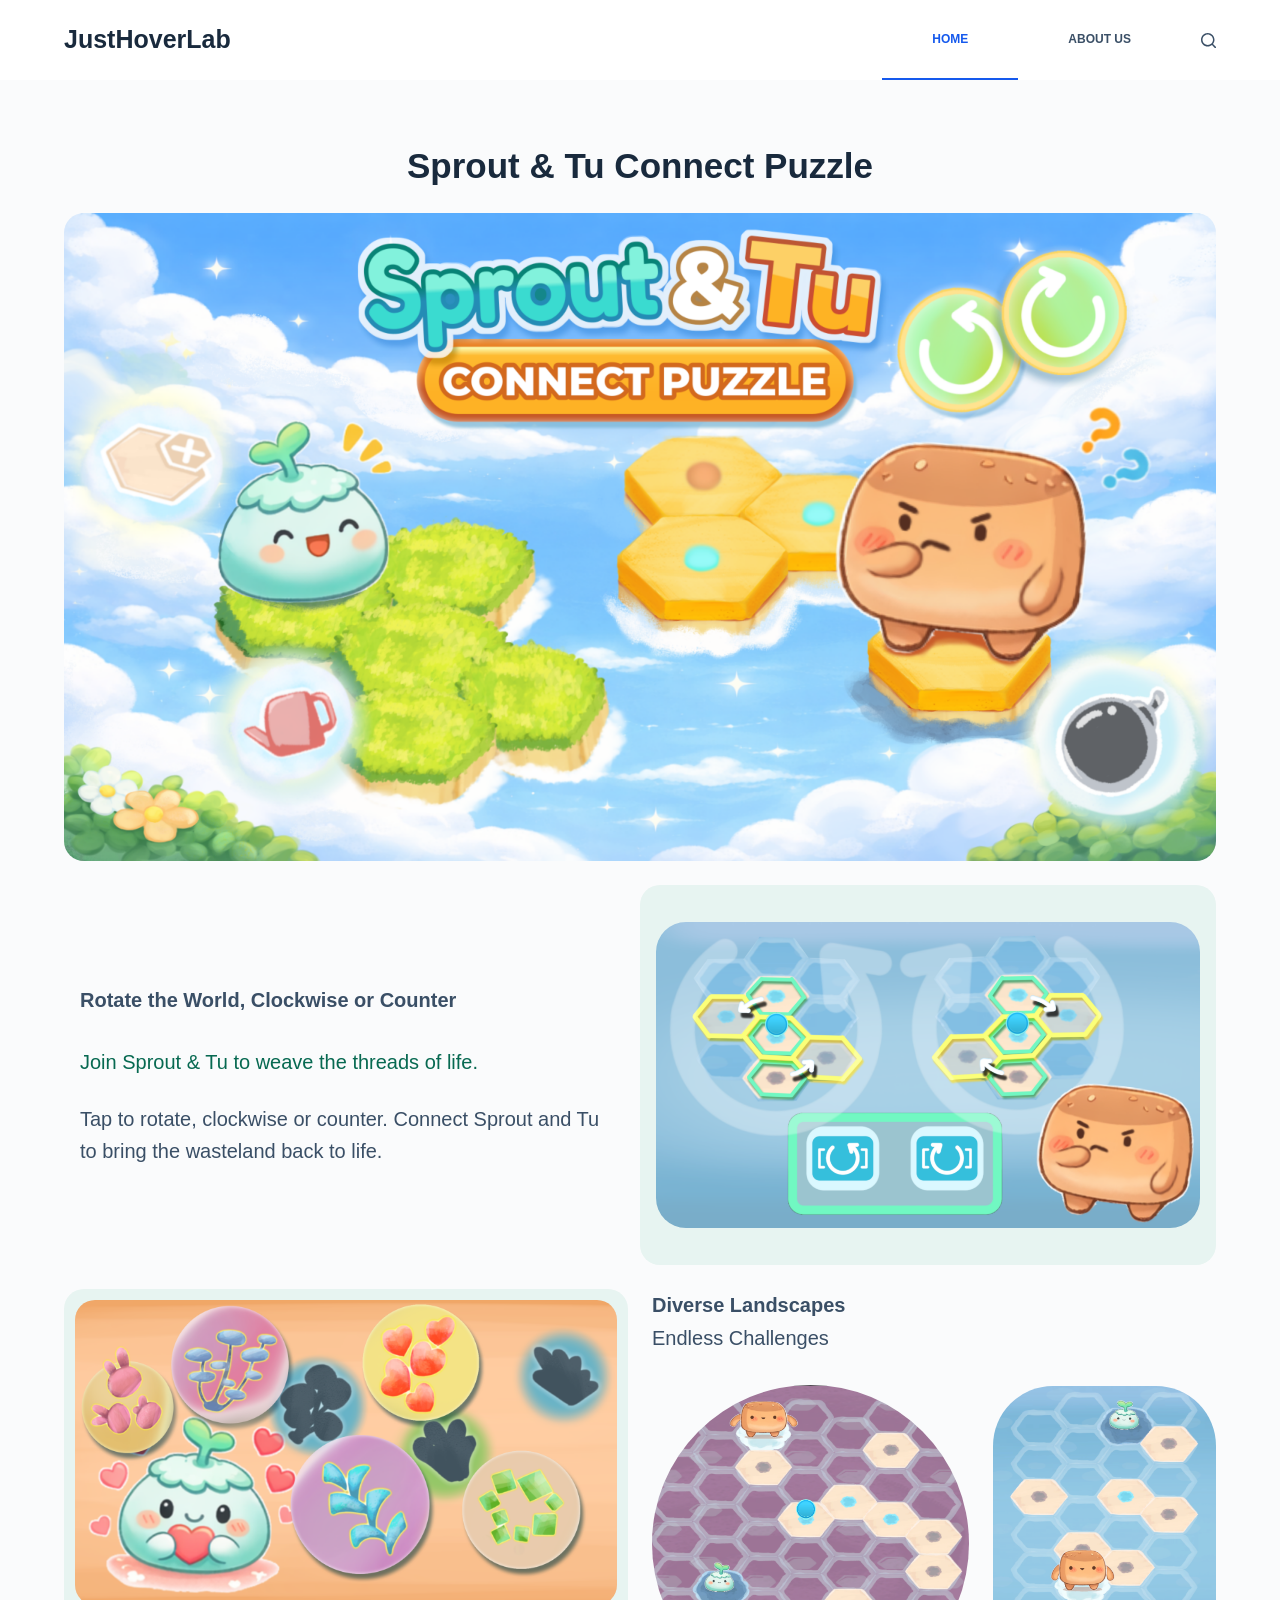
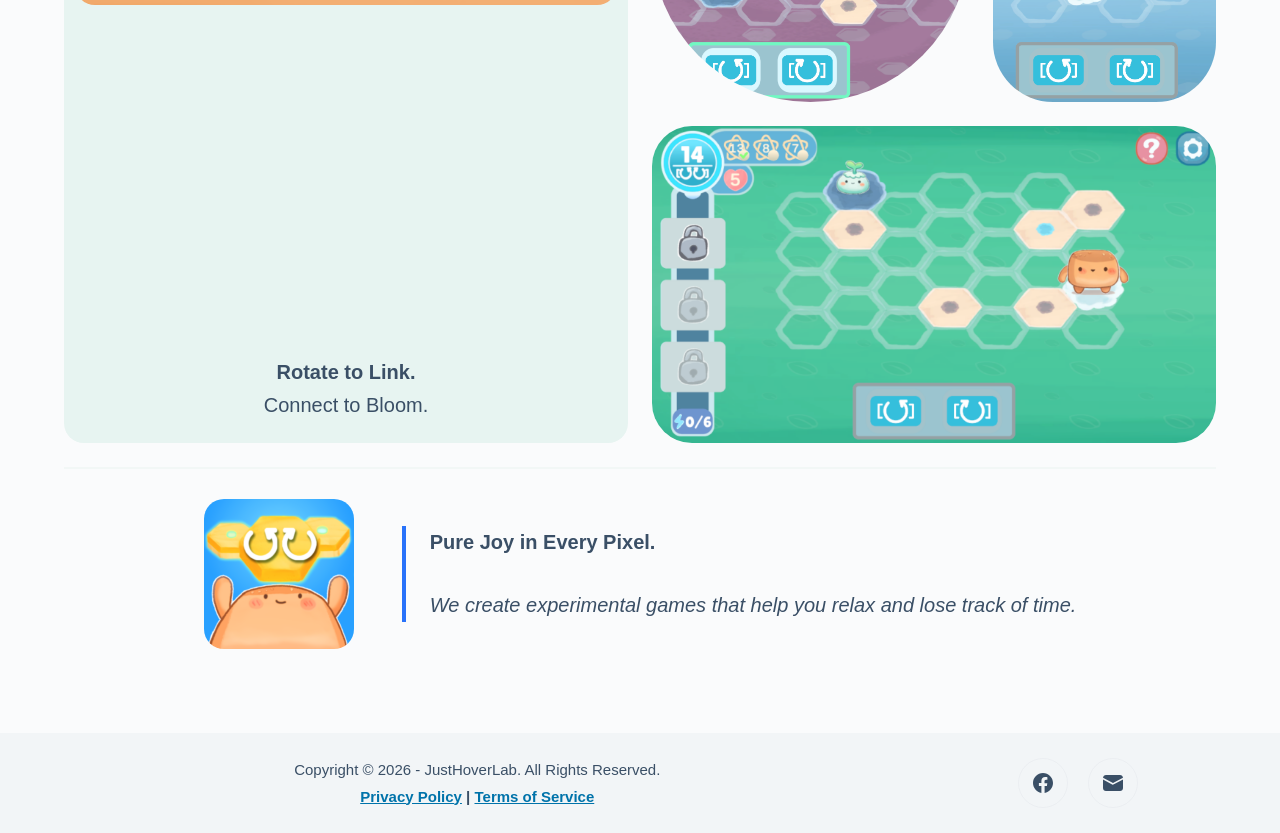
==== commit 21a1742e: "Edit privacy" ====
--- a/index.html
+++ b/index.html
@@ -89,7 +89,7 @@
 			<div class="ct-panel-content">
 				
 
-<form role="search" method="get" class="ct-search-form" action="http://justhoverlab.local/" aria-haspopup="listbox" data-live-results="thumbs">
+<form role="search" method="get" class="ct-search-form" action="https://justhoverlab.github.io/" aria-haspopup="listbox" data-live-results="thumbs">
 
 	<input type="search" class="modal-field" placeholder="搜尋" value="" name="s" autocomplete="off" title="搜尋..." aria-label="搜尋...">
 
@@ -136,7 +136,7 @@
 			<div class="ct-panel-content" data-device="desktop"><div class="ct-panel-content-inner"></div></div><div class="ct-panel-content" data-device="mobile"><div class="ct-panel-content-inner">
 <nav class="mobile-menu menu-container has-submenu" data-id="mobile-menu" data-interaction="click" data-toggle-type="type-1" data-submenu-dots="yes">
 
-	<ul><li class="page_item page-item-18"><a href="https://justhoverlab.github.io/about-us/" class="ct-menu-link">About Us</a></li><li class="page_item page-item-5 current_page_item current-menu-item"><span class="ct-sub-menu-parent"><a href="https://justhoverlab.github.io/" aria-current="page" class="ct-menu-link">Home</a></span></li><li class="page_item page-item-56"><a href="https://justhoverlab.github.io/privacy-st/" class="ct-menu-link">Privacy ST</a></li><li class="page_item page-item-58"><a href="https://justhoverlab.github.io/terms-st/" class="ct-menu-link">Terms ST</a></li></ul></nav>
+	<ul><li class="page_item page-item-18"><a href="https://justhoverlab.github.io/about-us/" class="ct-menu-link">About Us</a></li><li class="page_item page-item-5 current_page_item current-menu-item"><span class="ct-sub-menu-parent"><a href="https://justhoverlab.github.io/" aria-current="page" class="ct-menu-link">Home</a></span></li><li class="page_item page-item-84"><a href="https://justhoverlab.github.io/privacy-st/" class="ct-menu-link">Privacy ST</a></li><li class="page_item page-item-58"><a href="https://justhoverlab.github.io/terms-st/" class="ct-menu-link">Terms ST</a></li></ul></nav>
 
 </div></div></div></div></div>
 <div id="main-container">
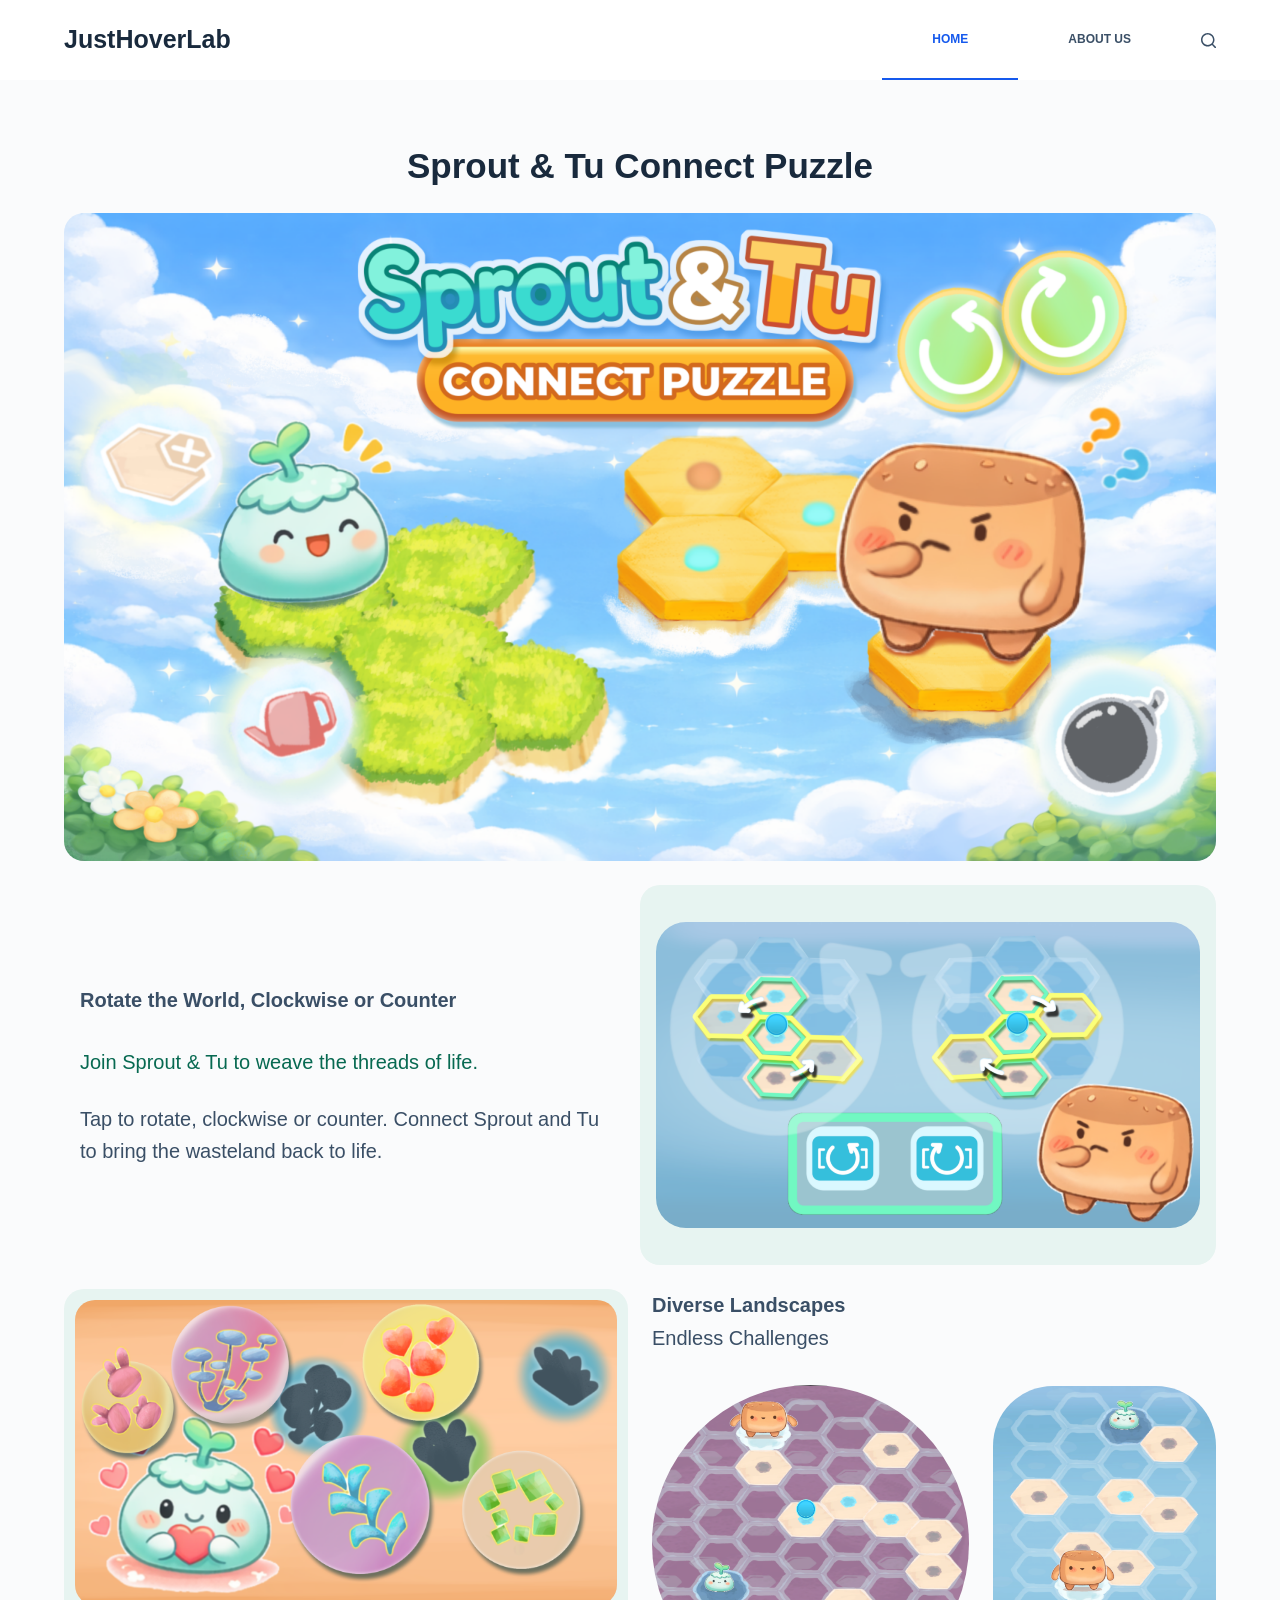
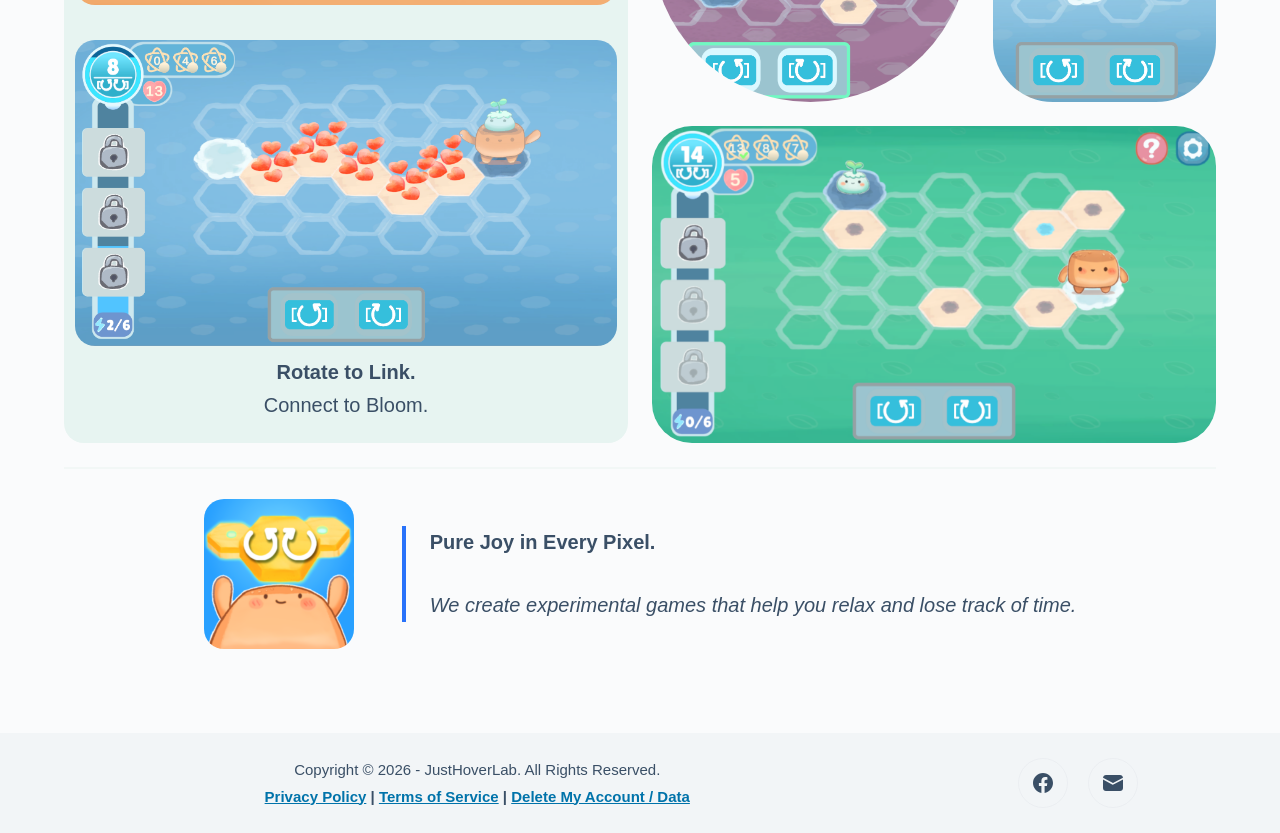
==== commit ee56bf5a: "Updata Delete" ====
--- a/index.html
+++ b/index.html
@@ -68,7 +68,7 @@
 <link rel="canonical" href="https://justhoverlab.github.io/">
 <link rel="shortlink" href="https://justhoverlab.github.io/">
 <noscript><link rel="stylesheet" href="https://justhoverlab.github.io/wp-content/themes/blocksy/static/bundle/no-scripts.min.css" type="text/css"></noscript>
-<style id="ct-main-styles-inline-css">[data-header*="type-1"] .ct-header [data-id="logo"] .site-logo-container {--logo-max-height:80px;} [data-header*="type-1"] .ct-header [data-id="logo"] .site-title {--theme-font-weight:700;--theme-font-style:normal;--theme-font-size:25px;--theme-line-height:1.5;--theme-link-initial-color:var(--theme-palette-color-4);} [data-header*="type-1"] .ct-header [data-id="menu"] {--menu-items-spacing:100px;--menu-items-gap:0px;} [data-header*="type-1"] .ct-header [data-id="menu"] > ul > li > a {--theme-font-weight:700;--theme-font-style:normal;--theme-text-transform:uppercase;--theme-font-size:12px;--theme-line-height:1.3;--theme-link-initial-color:var(--theme-text-color);} [data-header*="type-1"] .ct-header [data-id="menu"] .sub-menu .ct-menu-link {--theme-link-initial-color:var(--theme-palette-color-8);--theme-font-weight:500;--theme-font-style:normal;--theme-font-size:12px;} [data-header*="type-1"] .ct-header [data-id="menu"] .sub-menu {--dropdown-width:200px;--dropdown-divider:1px dashed rgba(255, 255, 255, 0.1);--theme-box-shadow:0px 10px 20px rgba(41, 51, 61, 0.1);--theme-border-radius:0px 0px 2px 2px;} [data-header*="type-1"] .ct-header [data-row*="middle"] {--height:80px;background-color:var(--theme-palette-color-8);background-image:none;--theme-border-top:none;--theme-border-bottom:none;--theme-box-shadow:none;} [data-header*="type-1"] .ct-header [data-row*="middle"] > div {--theme-border-top:none;--theme-border-bottom:none;} [data-header*="type-1"] [data-id="mobile-menu"] {--theme-font-weight:700;--theme-font-style:normal;--theme-font-size:20px;--theme-link-initial-color:#ffffff;--mobile-menu-divider:none;} [data-header*="type-1"] #offcanvas {--theme-box-shadow:0px 0px 70px rgba(0, 0, 0, 0.35);--side-panel-width:500px;--panel-content-height:100%;} [data-header*="type-1"] #offcanvas .ct-panel-inner {background-color:rgba(18, 21, 25, 0.98);} [data-header*="type-1"] [data-id="search"] {--theme-icon-size:15px;} [data-header*="type-1"] [data-id="search"] .ct-label {--theme-font-weight:600;--theme-font-style:normal;--theme-text-transform:uppercase;--theme-font-size:12px;} [data-header*="type-1"] #search-modal .ct-search-results {--theme-font-weight:500;--theme-font-style:normal;--theme-font-size:14px;--theme-line-height:1.4;} [data-header*="type-1"] #search-modal .ct-search-form {--theme-link-initial-color:#ffffff;--theme-form-text-initial-color:#ffffff;--theme-form-text-focus-color:#ffffff;--theme-form-field-border-initial-color:rgba(255, 255, 255, 0.2);--theme-button-text-initial-color:rgba(255, 255, 255, 0.7);--theme-button-text-hover-color:#ffffff;--theme-button-background-initial-color:var(--theme-palette-color-1);--theme-button-background-hover-color:var(--theme-palette-color-1);} [data-header*="type-1"] #search-modal {background-color:rgba(18, 21, 25, 0.98);} [data-header*="type-1"] [data-id="trigger"] {--theme-icon-size:18px;--toggle-button-radius:3px;} [data-header*="type-1"] [data-id="trigger"]:not([data-design="simple"]) {--toggle-button-padding:10px;} [data-header*="type-1"] [data-id="trigger"] .ct-label {--theme-font-weight:600;--theme-font-style:normal;--theme-text-transform:uppercase;--theme-font-size:12px;} [data-header*="type-1"] {--header-height:80px;} [data-header*="type-1"] .ct-header {background-image:none;} [data-footer*="type-1"] .ct-footer [data-row*="bottom"] > div {--container-spacing:25px;--theme-border:none;--theme-border-top:none;--theme-border-bottom:none;--grid-template-columns:3fr 1fr;} [data-footer*="type-1"] .ct-footer [data-row*="bottom"] .widget-title {--theme-font-size:16px;} [data-footer*="type-1"] .ct-footer [data-row*="bottom"] {--theme-border-top:none;--theme-border-bottom:none;background-color:transparent;} [data-footer*="type-1"] [data-id="copyright"] {--theme-font-weight:400;--theme-font-style:normal;--theme-font-size:15px;--theme-line-height:1.3;} [data-footer*="type-1"] [data-column="copyright"] {--horizontal-alignment:center;--vertical-alignment:center;} [data-footer*="type-1"] [data-id="socials"].ct-footer-socials {--theme-icon-size:20px;--items-spacing:20px;} [data-footer*="type-1"] [data-column="socials"] {--horizontal-alignment:center;--vertical-alignment:center;} [data-footer*="type-1"] [data-id="socials"].ct-footer-socials .ct-label {--theme-font-weight:600;--theme-font-style:normal;--theme-text-transform:uppercase;--theme-font-size:12px;--visibility:none;} [data-footer*="type-1"] [data-id="socials"].ct-footer-socials [data-color="custom"] {--background-color:rgba(218, 222, 228, 0.3);--background-hover-color:var(--theme-palette-color-1);} [data-footer*="type-1"][data-footer*="reveal"] .site-main {--footer-box-shadow:0px 30px 50px rgba(0, 0, 0, 0.1);} [data-footer*="type-1"] .ct-footer {background-color:var(--theme-palette-color-6);} [data-footer*="type-1"] footer.ct-container {--footer-container-bottom-offset:50px;--footer-container-padding:0px 35px;}:root {--theme-font-family:var(--theme-font-stack-default);--theme-font-weight:400;--theme-font-style:normal;--theme-text-transform:none;--theme-text-decoration:none;--theme-font-size:16px;--theme-line-height:1.65;--theme-letter-spacing:0em;--theme-button-font-weight:500;--theme-button-font-style:normal;--theme-button-font-size:15px;--has-classic-forms:var(--true);--has-modern-forms:var(--false);--theme-form-field-border-initial-color:var(--theme-border-color);--theme-form-field-border-focus-color:var(--theme-palette-color-1);--theme-form-selection-field-initial-color:var(--theme-border-color);--theme-form-selection-field-active-color:var(--theme-palette-color-1);--theme-palette-color-1:#2872fa;--theme-palette-color-2:#1559ed;--theme-palette-color-3:#3A4F66;--theme-palette-color-4:#192a3d;--theme-palette-color-5:#F2F7F6;--theme-palette-color-6:#f2f5f7;--theme-palette-color-7:#FAFBFC;--theme-palette-color-8:#ffffff;--theme-text-color:var(--theme-palette-color-3);--theme-link-initial-color:var(--theme-palette-color-1);--theme-link-hover-color:var(--theme-palette-color-2);--theme-selection-text-color:#ffffff;--theme-selection-background-color:var(--theme-palette-color-1);--theme-border-color:var(--theme-palette-color-5);--theme-headings-color:var(--theme-palette-color-4);--theme-content-spacing:1.5em;--theme-button-min-height:40px;--theme-button-shadow:none;--theme-button-transform:none;--theme-button-text-initial-color:#ffffff;--theme-button-text-hover-color:#ffffff;--theme-button-background-initial-color:var(--theme-palette-color-1);--theme-button-background-hover-color:var(--theme-palette-color-2);--theme-button-border:none;--theme-button-padding:5px 20px;--theme-normal-container-max-width:1290px;--theme-content-vertical-spacing:60px;--theme-container-edge-spacing:90vw;--theme-narrow-container-max-width:750px;--theme-wide-offset:130px;}h1 {--theme-font-weight:700;--theme-font-style:normal;--theme-font-size:40px;--theme-line-height:1.5;}h2 {--theme-font-weight:700;--theme-font-style:normal;--theme-font-size:35px;--theme-line-height:1.5;}h3 {--theme-font-weight:700;--theme-font-style:normal;--theme-font-size:30px;--theme-line-height:1.5;}h4 {--theme-font-weight:700;--theme-font-style:normal;--theme-font-size:25px;--theme-line-height:1.5;}h5 {--theme-font-weight:700;--theme-font-style:normal;--theme-font-size:20px;--theme-line-height:1.5;}h6 {--theme-font-weight:700;--theme-font-style:normal;--theme-font-size:16px;--theme-line-height:1.5;}.wp-block-pullquote {--theme-font-family:Georgia;--theme-font-weight:600;--theme-font-style:normal;--theme-font-size:25px;}pre, code, samp, kbd {--theme-font-family:monospace;--theme-font-weight:400;--theme-font-style:normal;--theme-font-size:16px;}figcaption {--theme-font-size:14px;}.ct-sidebar .widget-title {--theme-font-size:20px;}.ct-breadcrumbs {--theme-font-weight:600;--theme-font-style:normal;--theme-text-transform:uppercase;--theme-font-size:12px;}body {background-color:var(--theme-palette-color-7);background-image:none;} [data-prefix="single_blog_post"] .entry-header .page-title {--theme-font-size:30px;} [data-prefix="single_blog_post"] .entry-header .entry-meta {--theme-font-weight:600;--theme-font-style:normal;--theme-text-transform:uppercase;--theme-font-size:12px;--theme-line-height:1.3;} [data-prefix="categories"] .entry-header .page-title {--theme-font-size:30px;} [data-prefix="categories"] .entry-header .entry-meta {--theme-font-weight:600;--theme-font-style:normal;--theme-text-transform:uppercase;--theme-font-size:12px;--theme-line-height:1.3;} [data-prefix="search"] .entry-header .page-title {--theme-font-size:30px;} [data-prefix="search"] .entry-header .entry-meta {--theme-font-weight:600;--theme-font-style:normal;--theme-text-transform:uppercase;--theme-font-size:12px;--theme-line-height:1.3;} [data-prefix="author"] .entry-header .page-title {--theme-font-size:30px;} [data-prefix="author"] .entry-header .entry-meta {--theme-font-weight:600;--theme-font-style:normal;--theme-text-transform:uppercase;--theme-font-size:12px;--theme-line-height:1.3;} [data-prefix="author"] .hero-section[data-type="type-2"] {background-color:var(--theme-palette-color-6);background-image:none;--container-padding:50px 0px;} [data-prefix="blog"] .entries {--grid-template-columns:repeat(3, minmax(0, 1fr));} [data-prefix="blog"] .entry-card .entry-title {--theme-font-size:20px;--theme-line-height:1.3;} [data-prefix="blog"] .entry-card .entry-meta {--theme-font-weight:600;--theme-font-style:normal;--theme-text-transform:uppercase;--theme-font-size:12px;} [data-prefix="blog"] .entry-card {background-color:var(--theme-palette-color-8);--theme-box-shadow:0px 12px 18px -6px rgba(34, 56, 101, 0.04);} [data-prefix="blog"] [data-archive="default"] .card-content .entry-meta[data-id="meta_1"] {--card-element-spacing:15px;} [data-prefix="blog"] [data-archive="default"] .card-content .ct-media-container {--card-element-spacing:30px;} [data-prefix="blog"] [data-archive="default"] .card-content .entry-meta[data-id="meta_2"] {--card-element-spacing:15px;} [data-prefix="categories"] .entries {--grid-template-columns:repeat(3, minmax(0, 1fr));} [data-prefix="categories"] .entry-card .entry-title {--theme-font-size:20px;--theme-line-height:1.3;} [data-prefix="categories"] .entry-card .entry-meta {--theme-font-weight:600;--theme-font-style:normal;--theme-text-transform:uppercase;--theme-font-size:12px;} [data-prefix="categories"] .entry-card {background-color:var(--theme-palette-color-8);--theme-box-shadow:0px 12px 18px -6px rgba(34, 56, 101, 0.04);} [data-prefix="categories"] [data-archive="default"] .card-content .entry-meta[data-id="meta_1"] {--card-element-spacing:15px;} [data-prefix="categories"] [data-archive="default"] .card-content .ct-media-container {--card-element-spacing:30px;} [data-prefix="categories"] [data-archive="default"] .card-content .entry-meta[data-id="meta_2"] {--card-element-spacing:15px;} [data-prefix="author"] .entries {--grid-template-columns:repeat(3, minmax(0, 1fr));} [data-prefix="author"] .entry-card .entry-title {--theme-font-size:20px;--theme-line-height:1.3;} [data-prefix="author"] .entry-card .entry-meta {--theme-font-weight:600;--theme-font-style:normal;--theme-text-transform:uppercase;--theme-font-size:12px;} [data-prefix="author"] .entry-card {background-color:var(--theme-palette-color-8);--theme-box-shadow:0px 12px 18px -6px rgba(34, 56, 101, 0.04);} [data-prefix="author"] [data-archive="default"] .card-content .entry-meta[data-id="meta_1"] {--card-element-spacing:15px;} [data-prefix="author"] [data-archive="default"] .card-content .ct-media-container {--card-element-spacing:30px;} [data-prefix="author"] [data-archive="default"] .card-content .entry-meta[data-id="meta_2"] {--card-element-spacing:15px;} [data-prefix="search"] .entries {--grid-template-columns:repeat(3, minmax(0, 1fr));} [data-prefix="search"] .entry-card .entry-title {--theme-font-size:20px;--theme-line-height:1.3;} [data-prefix="search"] .entry-card .entry-meta {--theme-font-weight:600;--theme-font-style:normal;--theme-text-transform:uppercase;--theme-font-size:12px;} [data-prefix="search"] .entry-card {background-color:var(--theme-palette-color-8);--theme-box-shadow:0px 12px 18px -6px rgba(34, 56, 101, 0.04);} [data-prefix="search"] [data-archive="default"] .card-content .entry-meta[data-id="meta_1"] {--card-element-spacing:15px;} [data-prefix="search"] [data-archive="default"] .card-content .ct-media-container {--card-element-spacing:30px;} [data-prefix="search"] [data-archive="default"] .card-content .entry-meta[data-id="meta_2"] {--card-element-spacing:15px;}form textarea {--theme-form-field-height:170px;}.ct-sidebar {--theme-link-initial-color:var(--theme-text-color);}aside[data-type="type-3"] {--theme-border:1px solid rgba(224, 229, 235, 0.8);} [data-prefix="single_blog_post"] [class*="ct-container"] > article[class*="post"] {--has-boxed:var(--false);--has-wide:var(--true);} [data-prefix="single_page"] [class*="ct-container"] > article[class*="post"] {--has-boxed:var(--false);--has-wide:var(--true);}@media (max-width: 999.98px) {[data-header*="type-1"] #offcanvas {--side-panel-width:65vw;} [data-footer*="type-1"] .ct-footer [data-row*="bottom"] > div {--grid-template-columns:initial;} [data-footer*="type-1"] footer.ct-container {--footer-container-padding:0vw 4vw;} [data-prefix="blog"] .entries {--grid-template-columns:repeat(2, minmax(0, 1fr));} [data-prefix="categories"] .entries {--grid-template-columns:repeat(2, minmax(0, 1fr));} [data-prefix="author"] .entries {--grid-template-columns:repeat(2, minmax(0, 1fr));} [data-prefix="search"] .entries {--grid-template-columns:repeat(2, minmax(0, 1fr));}}@media (max-width: 689.98px) {[data-header*="type-1"] #offcanvas {--side-panel-width:90vw;} [data-footer*="type-1"] .ct-footer [data-row*="bottom"] > div {--container-spacing:15px;--grid-template-columns:initial;} [data-footer*="type-1"] footer.ct-container {--footer-container-padding:0vw 5vw;} [data-prefix="blog"] .entries {--grid-template-columns:repeat(1, minmax(0, 1fr));} [data-prefix="blog"] .entry-card .entry-title {--theme-font-size:18px;} [data-prefix="categories"] .entries {--grid-template-columns:repeat(1, minmax(0, 1fr));} [data-prefix="categories"] .entry-card .entry-title {--theme-font-size:18px;} [data-prefix="author"] .entries {--grid-template-columns:repeat(1, minmax(0, 1fr));} [data-prefix="author"] .entry-card .entry-title {--theme-font-size:18px;} [data-prefix="search"] .entries {--grid-template-columns:repeat(1, minmax(0, 1fr));} [data-prefix="search"] .entry-card .entry-title {--theme-font-size:18px;}:root {--theme-content-vertical-spacing:50px;--theme-container-edge-spacing:88vw;}}</style>
+<style id="ct-main-styles-inline-css">[data-header*="type-1"] .ct-header [data-id="logo"] .site-logo-container {--logo-max-height:80px;} [data-header*="type-1"] .ct-header [data-id="logo"] .site-title {--theme-font-weight:700;--theme-font-size:25px;--theme-line-height:1.5;--theme-link-initial-color:var(--theme-palette-color-4);} [data-header*="type-1"] .ct-header [data-id="menu"] {--menu-items-spacing:100px;--menu-items-gap:0px;} [data-header*="type-1"] .ct-header [data-id="menu"] > ul > li > a {--theme-font-weight:700;--theme-text-transform:uppercase;--theme-font-size:12px;--theme-line-height:1.3;--theme-link-initial-color:var(--theme-text-color);} [data-header*="type-1"] .ct-header [data-id="menu"] .sub-menu .ct-menu-link {--theme-link-initial-color:var(--theme-palette-color-8);--theme-font-weight:500;--theme-font-size:12px;} [data-header*="type-1"] .ct-header [data-id="menu"] .sub-menu {--dropdown-width:200px;--dropdown-divider:1px dashed rgba(255, 255, 255, 0.1);--theme-box-shadow:0px 10px 20px rgba(41, 51, 61, 0.1);--theme-border-radius:0px 0px 2px 2px;} [data-header*="type-1"] .ct-header [data-row*="middle"] {--height:80px;background-color:var(--theme-palette-color-8);background-image:none;--theme-border-top:none;--theme-border-bottom:none;--theme-box-shadow:none;} [data-header*="type-1"] .ct-header [data-row*="middle"] > div {--theme-border-top:none;--theme-border-bottom:none;} [data-header*="type-1"] [data-id="mobile-menu"] {--theme-font-weight:700;--theme-font-size:20px;--theme-link-initial-color:#ffffff;--mobile-menu-divider:none;} [data-header*="type-1"] #offcanvas {--theme-box-shadow:0px 0px 70px rgba(0, 0, 0, 0.35);--side-panel-width:500px;--panel-content-height:100%;} [data-header*="type-1"] #offcanvas .ct-panel-inner {background-color:rgba(18, 21, 25, 0.98);} [data-header*="type-1"] [data-id="search"] {--theme-icon-size:15px;} [data-header*="type-1"] [data-id="search"] .ct-label {--theme-font-weight:600;--theme-text-transform:uppercase;--theme-font-size:12px;} [data-header*="type-1"] #search-modal .ct-search-results {--theme-font-weight:500;--theme-font-size:14px;--theme-line-height:1.4;} [data-header*="type-1"] #search-modal .ct-search-form {--theme-link-initial-color:#ffffff;--theme-form-text-initial-color:#ffffff;--theme-form-text-focus-color:#ffffff;--theme-form-field-border-initial-color:rgba(255, 255, 255, 0.2);--theme-button-text-initial-color:rgba(255, 255, 255, 0.7);--theme-button-text-hover-color:#ffffff;--theme-button-background-initial-color:var(--theme-palette-color-1);--theme-button-background-hover-color:var(--theme-palette-color-1);} [data-header*="type-1"] #search-modal {background-color:rgba(18, 21, 25, 0.98);} [data-header*="type-1"] [data-id="trigger"] {--theme-icon-size:18px;--toggle-button-radius:3px;} [data-header*="type-1"] [data-id="trigger"]:not([data-design="simple"]) {--toggle-button-padding:10px;} [data-header*="type-1"] [data-id="trigger"] .ct-label {--theme-font-weight:600;--theme-text-transform:uppercase;--theme-font-size:12px;} [data-header*="type-1"] {--header-height:80px;} [data-header*="type-1"] .ct-header {background-image:none;} [data-footer*="type-1"] .ct-footer [data-row*="bottom"] > div {--container-spacing:25px;--theme-border:none;--theme-border-top:none;--theme-border-bottom:none;--grid-template-columns:3fr 1fr;} [data-footer*="type-1"] .ct-footer [data-row*="bottom"] .widget-title {--theme-font-size:16px;} [data-footer*="type-1"] .ct-footer [data-row*="bottom"] {--theme-border-top:none;--theme-border-bottom:none;background-color:transparent;} [data-footer*="type-1"] [data-id="copyright"] {--theme-font-weight:400;--theme-font-size:15px;--theme-line-height:1.3;} [data-footer*="type-1"] [data-column="copyright"] {--horizontal-alignment:center;--vertical-alignment:center;} [data-footer*="type-1"] [data-id="socials"].ct-footer-socials {--theme-icon-size:20px;--items-spacing:20px;} [data-footer*="type-1"] [data-column="socials"] {--horizontal-alignment:center;--vertical-alignment:center;} [data-footer*="type-1"] [data-id="socials"].ct-footer-socials .ct-label {--theme-font-weight:600;--theme-text-transform:uppercase;--theme-font-size:12px;--visibility:none;} [data-footer*="type-1"] [data-id="socials"].ct-footer-socials [data-color="custom"] {--background-color:rgba(218, 222, 228, 0.3);--background-hover-color:var(--theme-palette-color-1);} [data-footer*="type-1"][data-footer*="reveal"] .site-main {--footer-box-shadow:0px 30px 50px rgba(0, 0, 0, 0.1);} [data-footer*="type-1"] .ct-footer {background-color:var(--theme-palette-color-6);} [data-footer*="type-1"] footer.ct-container {--footer-container-bottom-offset:50px;--footer-container-padding:0px 35px;}:root {--theme-font-family:var(--theme-font-stack-default);--theme-font-weight:400;--theme-text-transform:none;--theme-text-decoration:none;--theme-font-size:16px;--theme-line-height:1.65;--theme-letter-spacing:0em;--theme-button-font-weight:500;--theme-button-font-size:15px;--has-classic-forms:var(--true);--has-modern-forms:var(--false);--theme-form-field-border-initial-color:var(--theme-border-color);--theme-form-field-border-focus-color:var(--theme-palette-color-1);--theme-form-selection-field-initial-color:var(--theme-border-color);--theme-form-selection-field-active-color:var(--theme-palette-color-1);--theme-palette-color-1:#2872fa;--theme-palette-color-2:#1559ed;--theme-palette-color-3:#3A4F66;--theme-palette-color-4:#192a3d;--theme-palette-color-5:#F2F7F6;--theme-palette-color-6:#f2f5f7;--theme-palette-color-7:#FAFBFC;--theme-palette-color-8:#ffffff;--theme-text-color:var(--theme-palette-color-3);--theme-link-initial-color:var(--theme-palette-color-1);--theme-link-hover-color:var(--theme-palette-color-2);--theme-selection-text-color:#ffffff;--theme-selection-background-color:var(--theme-palette-color-1);--theme-border-color:var(--theme-palette-color-5);--theme-headings-color:var(--theme-palette-color-4);--theme-content-spacing:1.5em;--theme-button-min-height:40px;--theme-button-shadow:none;--theme-button-transform:none;--theme-button-text-initial-color:#ffffff;--theme-button-text-hover-color:#ffffff;--theme-button-background-initial-color:var(--theme-palette-color-1);--theme-button-background-hover-color:var(--theme-palette-color-2);--theme-button-border:none;--theme-button-padding:5px 20px;--theme-normal-container-max-width:1290px;--theme-content-vertical-spacing:60px;--theme-container-edge-spacing:90vw;--theme-narrow-container-max-width:750px;--theme-wide-offset:130px;}h1 {--theme-font-weight:700;--theme-font-size:40px;--theme-line-height:1.5;}h2 {--theme-font-weight:700;--theme-font-size:35px;--theme-line-height:1.5;}h3 {--theme-font-weight:700;--theme-font-size:30px;--theme-line-height:1.5;}h4 {--theme-font-weight:700;--theme-font-size:25px;--theme-line-height:1.5;}h5 {--theme-font-weight:700;--theme-font-size:20px;--theme-line-height:1.5;}h6 {--theme-font-weight:700;--theme-font-size:16px;--theme-line-height:1.5;}.wp-block-pullquote {--theme-font-family:Georgia;--theme-font-weight:600;--theme-font-size:25px;}pre, code, samp, kbd {--theme-font-family:monospace;--theme-font-weight:400;--theme-font-size:16px;}figcaption {--theme-font-size:14px;}.ct-sidebar .widget-title {--theme-font-size:20px;}.ct-breadcrumbs {--theme-font-weight:600;--theme-text-transform:uppercase;--theme-font-size:12px;}body {background-color:var(--theme-palette-color-7);background-image:none;} [data-prefix="single_blog_post"] .entry-header .page-title {--theme-font-size:30px;} [data-prefix="single_blog_post"] .entry-header .entry-meta {--theme-font-weight:600;--theme-text-transform:uppercase;--theme-font-size:12px;--theme-line-height:1.3;} [data-prefix="categories"] .entry-header .page-title {--theme-font-size:30px;} [data-prefix="categories"] .entry-header .entry-meta {--theme-font-weight:600;--theme-text-transform:uppercase;--theme-font-size:12px;--theme-line-height:1.3;} [data-prefix="search"] .entry-header .page-title {--theme-font-size:30px;} [data-prefix="search"] .entry-header .entry-meta {--theme-font-weight:600;--theme-text-transform:uppercase;--theme-font-size:12px;--theme-line-height:1.3;} [data-prefix="author"] .entry-header .page-title {--theme-font-size:30px;} [data-prefix="author"] .entry-header .entry-meta {--theme-font-weight:600;--theme-text-transform:uppercase;--theme-font-size:12px;--theme-line-height:1.3;} [data-prefix="author"] .hero-section[data-type="type-2"] {background-color:var(--theme-palette-color-6);background-image:none;--container-padding:50px 0px;} [data-prefix="blog"] .entries {--grid-template-columns:repeat(3, minmax(0, 1fr));} [data-prefix="blog"] .entry-card .entry-title {--theme-font-size:20px;--theme-line-height:1.3;} [data-prefix="blog"] .entry-card .entry-meta {--theme-font-weight:600;--theme-text-transform:uppercase;--theme-font-size:12px;} [data-prefix="blog"] .entry-card {background-color:var(--theme-palette-color-8);--theme-box-shadow:0px 12px 18px -6px rgba(34, 56, 101, 0.04);} [data-prefix="categories"] .entries {--grid-template-columns:repeat(3, minmax(0, 1fr));} [data-prefix="categories"] .entry-card .entry-title {--theme-font-size:20px;--theme-line-height:1.3;} [data-prefix="categories"] .entry-card .entry-meta {--theme-font-weight:600;--theme-text-transform:uppercase;--theme-font-size:12px;} [data-prefix="categories"] .entry-card {background-color:var(--theme-palette-color-8);--theme-box-shadow:0px 12px 18px -6px rgba(34, 56, 101, 0.04);} [data-prefix="author"] .entries {--grid-template-columns:repeat(3, minmax(0, 1fr));} [data-prefix="author"] .entry-card .entry-title {--theme-font-size:20px;--theme-line-height:1.3;} [data-prefix="author"] .entry-card .entry-meta {--theme-font-weight:600;--theme-text-transform:uppercase;--theme-font-size:12px;} [data-prefix="author"] .entry-card {background-color:var(--theme-palette-color-8);--theme-box-shadow:0px 12px 18px -6px rgba(34, 56, 101, 0.04);} [data-prefix="search"] .entries {--grid-template-columns:repeat(3, minmax(0, 1fr));} [data-prefix="search"] .entry-card .entry-title {--theme-font-size:20px;--theme-line-height:1.3;} [data-prefix="search"] .entry-card .entry-meta {--theme-font-weight:600;--theme-text-transform:uppercase;--theme-font-size:12px;} [data-prefix="search"] .entry-card {background-color:var(--theme-palette-color-8);--theme-box-shadow:0px 12px 18px -6px rgba(34, 56, 101, 0.04);}form textarea {--theme-form-field-height:170px;}.ct-sidebar {--theme-link-initial-color:var(--theme-text-color);}aside[data-type="type-3"] {--theme-border:1px solid rgba(224, 229, 235, 0.8);} [data-prefix="single_blog_post"] [class*="ct-container"] > article[class*="post"] {--has-boxed:var(--false);--has-wide:var(--true);} [data-prefix="single_page"] [class*="ct-container"] > article[class*="post"] {--has-boxed:var(--false);--has-wide:var(--true);}@media (max-width: 999.98px) {[data-header*="type-1"] #offcanvas {--side-panel-width:65vw;} [data-footer*="type-1"] .ct-footer [data-row*="bottom"] > div {--grid-template-columns:initial;} [data-footer*="type-1"] footer.ct-container {--footer-container-padding:0vw 4vw;} [data-prefix="blog"] .entries {--grid-template-columns:repeat(2, minmax(0, 1fr));} [data-prefix="categories"] .entries {--grid-template-columns:repeat(2, minmax(0, 1fr));} [data-prefix="author"] .entries {--grid-template-columns:repeat(2, minmax(0, 1fr));} [data-prefix="search"] .entries {--grid-template-columns:repeat(2, minmax(0, 1fr));}}@media (max-width: 689.98px) {[data-header*="type-1"] #offcanvas {--side-panel-width:90vw;} [data-footer*="type-1"] .ct-footer [data-row*="bottom"] > div {--container-spacing:15px;--grid-template-columns:initial;} [data-footer*="type-1"] footer.ct-container {--footer-container-padding:0vw 5vw;} [data-prefix="blog"] .entries {--grid-template-columns:repeat(1, minmax(0, 1fr));} [data-prefix="blog"] .entry-card .entry-title {--theme-font-size:18px;} [data-prefix="categories"] .entries {--grid-template-columns:repeat(1, minmax(0, 1fr));} [data-prefix="categories"] .entry-card .entry-title {--theme-font-size:18px;} [data-prefix="author"] .entries {--grid-template-columns:repeat(1, minmax(0, 1fr));} [data-prefix="author"] .entry-card .entry-title {--theme-font-size:18px;} [data-prefix="search"] .entries {--grid-template-columns:repeat(1, minmax(0, 1fr));} [data-prefix="search"] .entry-card .entry-title {--theme-font-size:18px;}:root {--theme-content-vertical-spacing:50px;--theme-container-edge-spacing:88vw;}}</style>
 	<style id="core-block-supports-inline-css">
 .wp-elements-85406cdbddfe0ad6c8b5ca3cc303118c a:where(:not(.wp-element-button)){color:#076951;}.wp-container-core-columns-is-layout-28f84493{flex-wrap:nowrap;}.wp-container-core-group-is-layout-fe9cc265{flex-direction:column;align-items:flex-start;}.wp-container-core-group-is-layout-6c531013{flex-wrap:nowrap;}.wp-container-core-group-is-layout-23441af8{flex-wrap:nowrap;justify-content:center;}
 /*# sourceURL=core-block-supports-inline-css */
@@ -319,7 +319,13 @@
 <div class="ct-footer-copyright" data-id="copyright">
 
 	<p>Copyright © 2026 - JustHoverLab. All Rights Reserved.</p>
-<p><strong class="Yjhzub"> <a style="color: #0073aa; text-decoration: underline;" href="https://justhoverlab.github.io/privacy-st/">Privacy Policy</a> | <a style="color: #0073aa; text-decoration: underline;" href="https://justhoverlab.github.io/terms-st/">Terms of Service</a> </strong></p></div>
+<p>
+    <strong class="Yjhzub">
+        <a style="color: #0073aa; text-decoration: underline;" href="https://justhoverlab.github.io/privacy-st/">Privacy Policy</a> | 
+        <a style="color: #0073aa; text-decoration: underline;" href="https://justhoverlab.github.io/terms-st/">Terms of Service</a> | 
+        <a style="color: #0073aa; text-decoration: underline;" href="https://forms.gle/cMftivY9vxpZLGKe7">Delete My Account / Data</a>
+    </strong>
+</p></div>
 </div><div data-column="socials">
 <div class="ct-footer-socials" data-id="socials">
 
